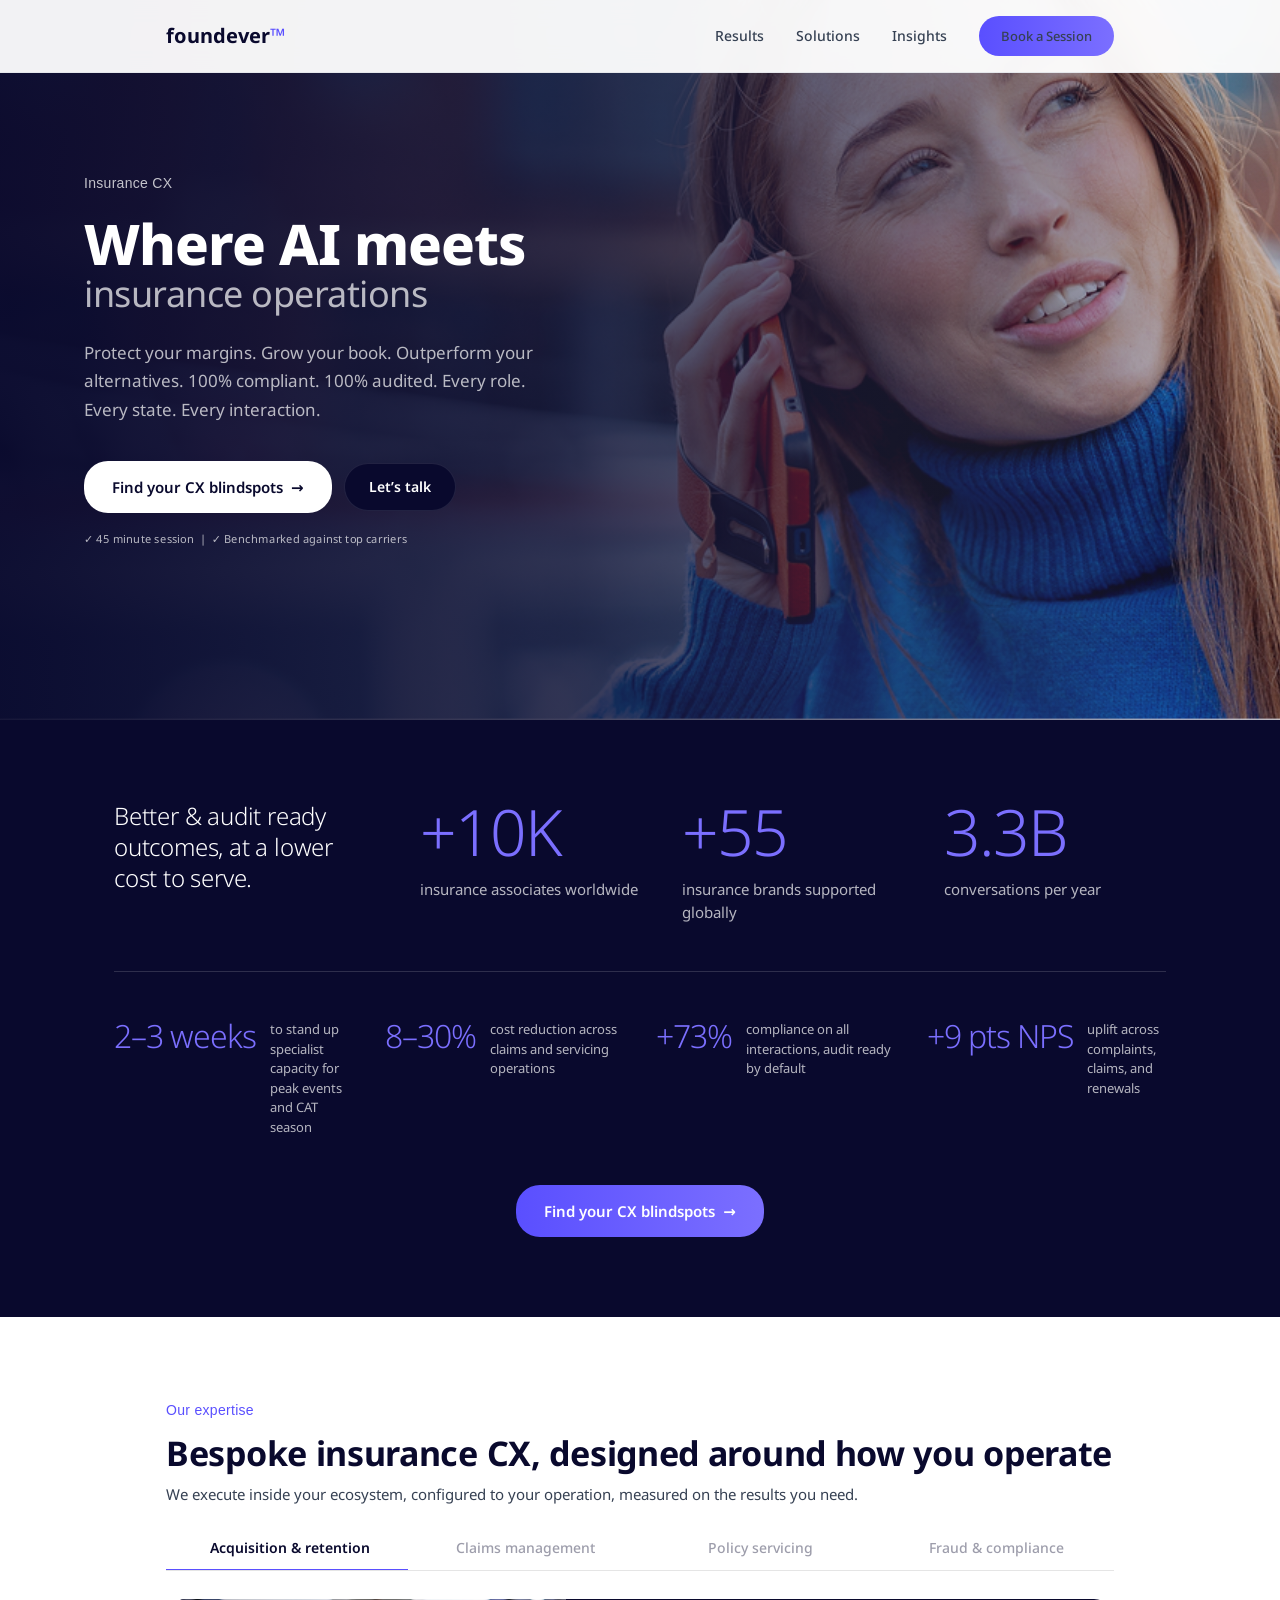
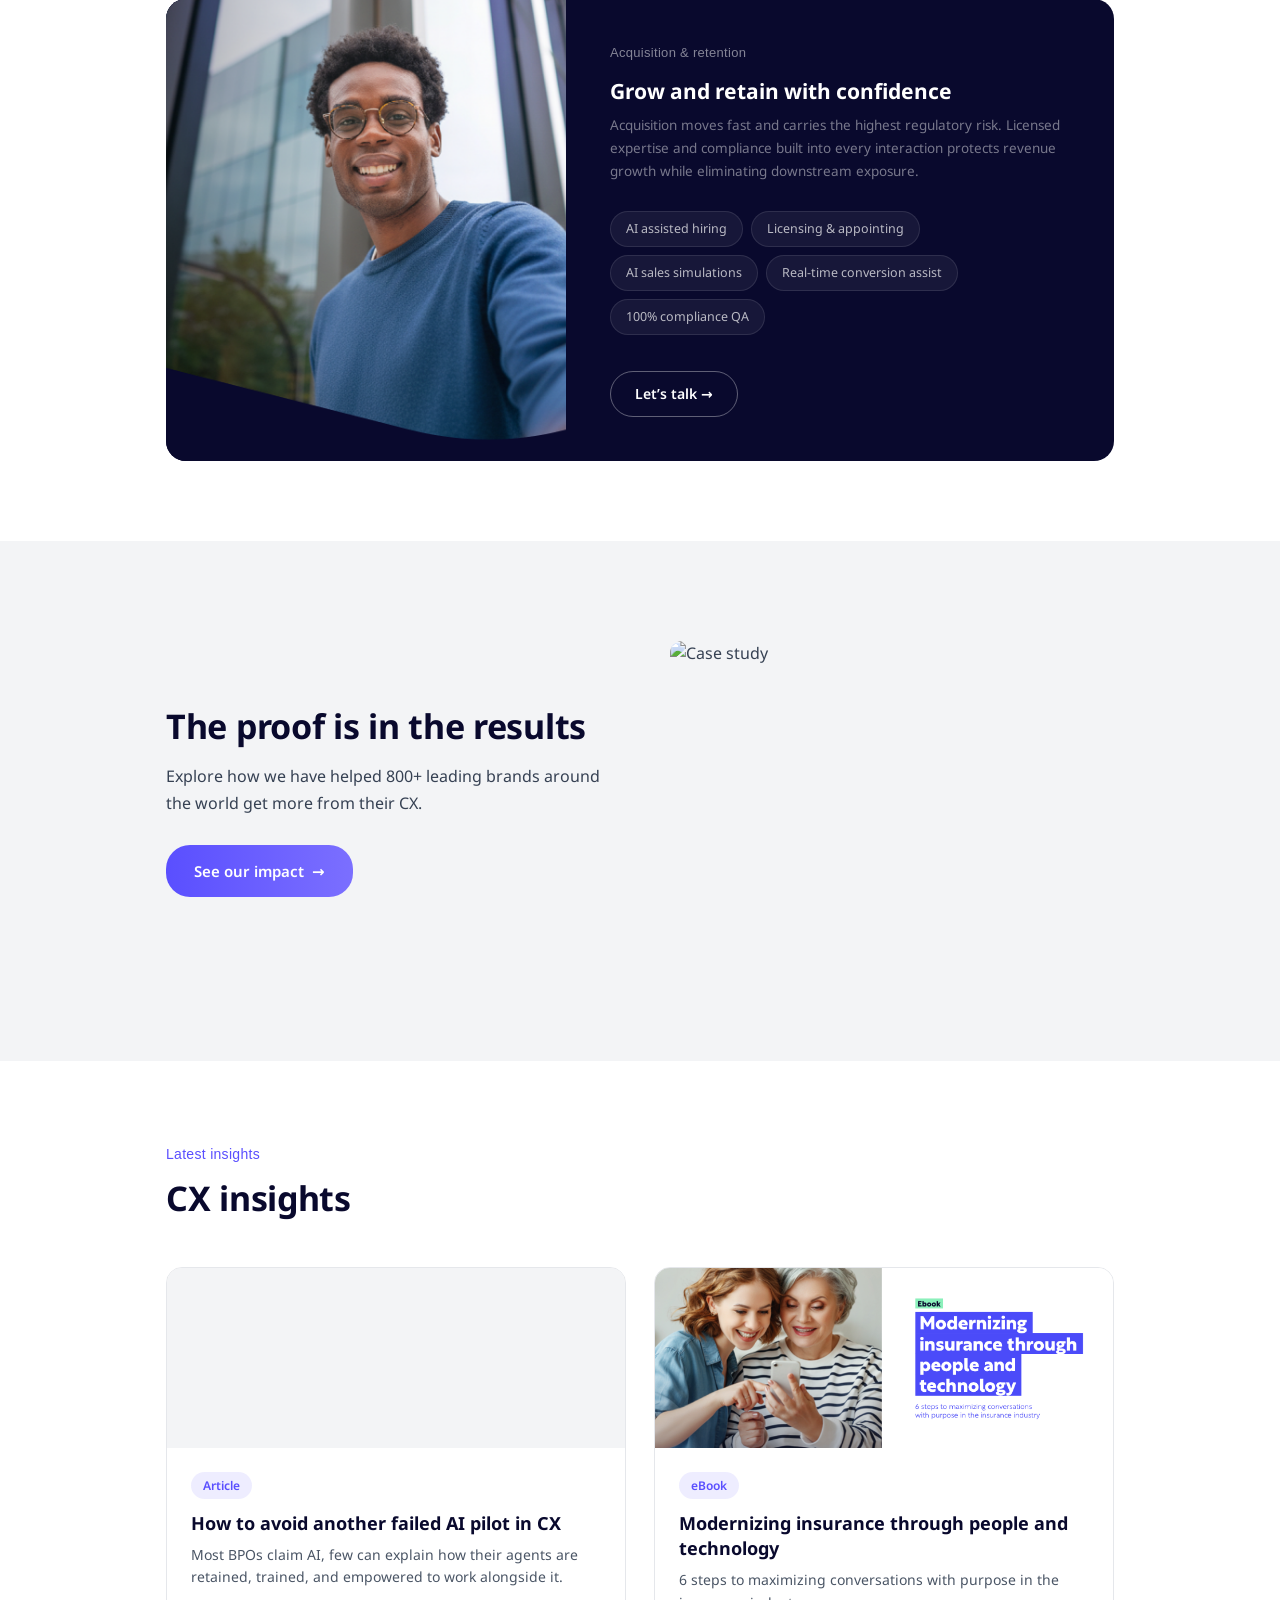
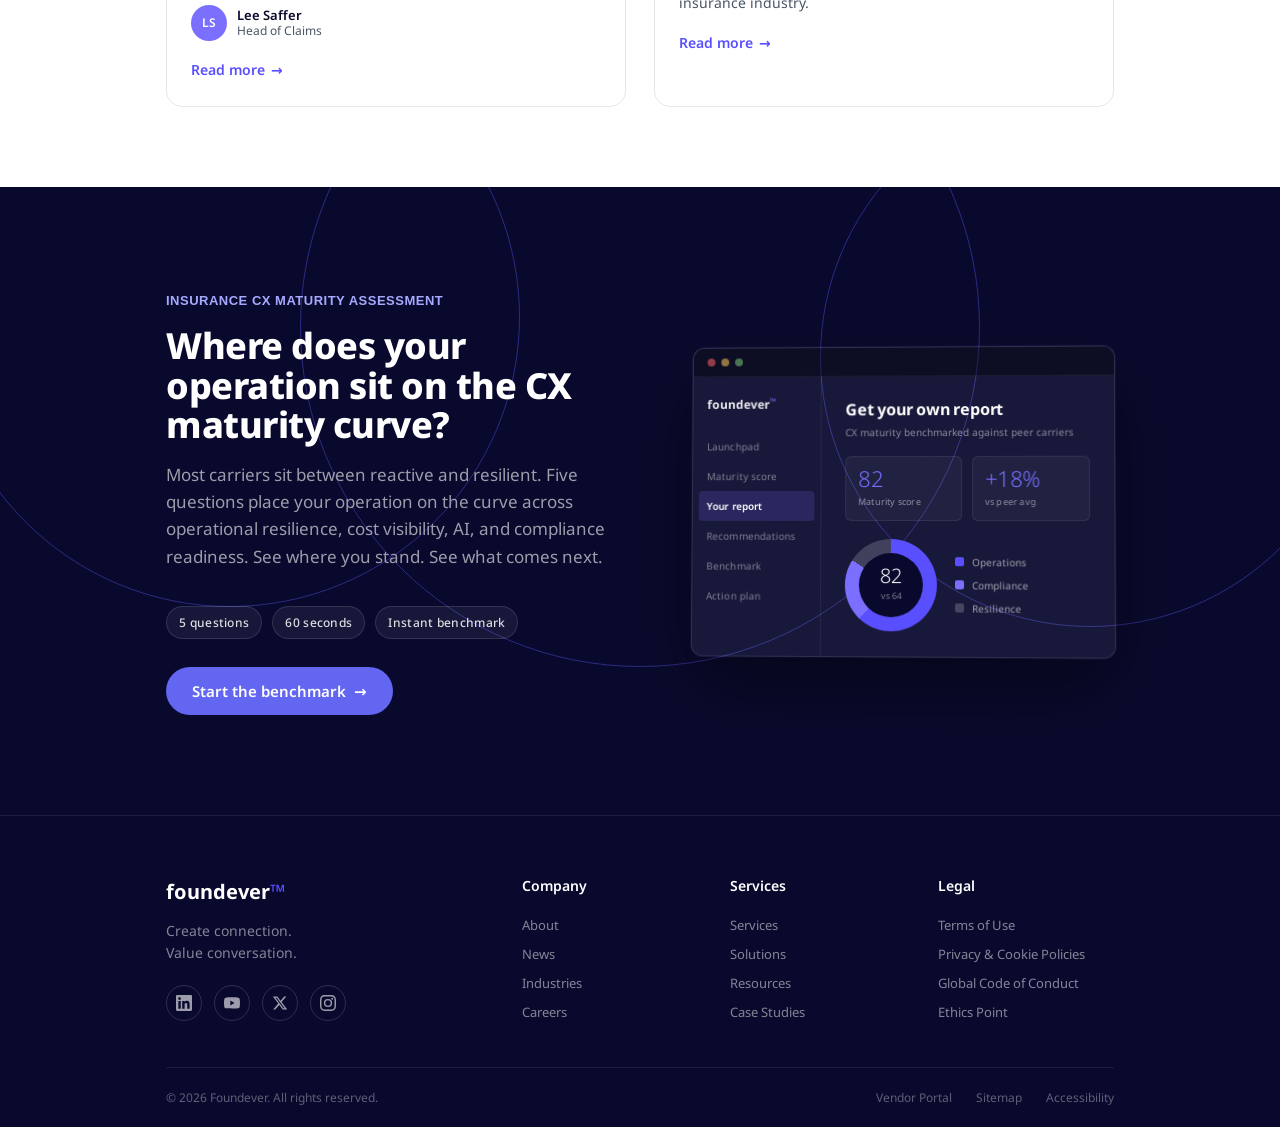
==== b/index.html @ 70f0cb49 "Rename "Financial crime & compliance" -> "Fraud & compliance" (A and B) Updates the 4th solutions ta" ====
<!DOCTYPE html>
<html lang="en" data-variant="b">
<head>
  <meta charset="UTF-8">
  <meta name="viewport" content="width=device-width, initial-scale=1.0">
  <title>Foundever Insurance | Keep Your Brand Promise to Your Policyholders</title>
  <meta name="description" content="Reduce claims leakage, improve your loss ratio, and lower cost to serve without compromising policyholder experience.">
  <link rel="preconnect" href="https://fonts.googleapis.com">
  <link rel="preconnect" href="https://fonts.gstatic.com" crossorigin>
  <link href="https://fonts.googleapis.com/css2?family=Noto+Sans:wght@300;400;500;600;700;800;900&display=swap" rel="stylesheet">
  <link rel="stylesheet" href="../styles.css?v=22">
</head>
<body>

  <!-- ===== HEADER ===== -->
  <header class="site-header">
    <div class="container">
      <div class="logo">foundever<span>&trade;</span></div>
      <nav class="nav-links">
        <a href="#value-props">Results</a>
        <a href="#solutions">Solutions</a>
        <a href="#insights">Insights</a>
        <a href="#cta" class="btn btn-primary" style="padding:10px 22px; font-size:13px;">Book a Session</a>
      </nav>
    </div>
  </header>

  <!--
    DESIGN NOTE — Imagery direction (from Lee + Saurabh SME review):
    Moment-of-truth imagery (e.g. car veered off road with policyholder on phone,
    house with smoke/fire damage, etc.) belongs in ad creatives and the case-study
    supporting visuals — NOT the LP hero. The hero stays specialist-on-a-call
    (selling competence, not empathy). Pass to design team for ad creative + case
    study photo selection.
  -->
  <!-- ===== HERO ===== -->
  <section class="hero" id="hero">
    <!-- Full-bleed background photo -->
    <div class="hero-bg">
      <img src="../assets/Hero-image-3.png" alt="Foundever insurance specialist">
      <div class="hero-overlay"></div>
    </div>
    <div class="container">
      <div class="hero-content">
        <span class="eyebrow hero-eyebrow">Insurance CX</span>
        <div class="hero-heading-block">
          <h1>Where AI meets</h1>
          <h2 class="hero-h2">insurance operations</h2>
        </div>
        <p>Protect your margins. Grow your book. Outperform your alternatives. 100% compliant. 100% audited. Every role. Every state. Every interaction.</p>
        <div class="hero-cta-group">
          <a href="#cta" class="btn btn-cta-primary">
            Find your CX blindspots
            <span class="arrow">&rarr;</span>
          </a>
          <a href="#" class="btn btn-dark">Let&rsquo;s talk</a>
        </div>
        <p class="hero-microcopy">&#10003; 45 minute session &nbsp;|&nbsp; &#10003; Benchmarked against top carriers</p>
      </div>
    </div>
  </section>


  <!-- ===== INSURANCE STATS (combined: use cases + scale proof) ===== -->
  <section class="insurance-stats" id="value-props">
    <div class="container">

      <!-- Top zone: headline + 3 big scale stats -->
      <div class="istats-top">
        <h2 class="istats-headline">Better &amp; audit ready outcomes, at a lower cost to serve.</h2>
        <div class="istats-scale-item">
          <div class="istats-scale-num">+<span class="count-up" data-target="10">0</span>K</div>
          <div class="istats-scale-lbl">insurance associates worldwide</div>
        </div>
        <div class="istats-scale-item">
          <div class="istats-scale-num">+<span class="count-up" data-target="55">0</span></div>
          <div class="istats-scale-lbl">insurance brands supported globally</div>
        </div>
        <div class="istats-scale-item">
          <div class="istats-scale-num">3.3B</div>
          <div class="istats-scale-lbl">conversations per year</div>
        </div>
      </div>

      <div class="istats-divider"></div>

      <!-- Bottom zone: 4 outcome stats -->
      <div class="istats-outcomes">
        <div class="istats-outcome">
          <div class="istats-outcome-num">2&ndash;3 weeks</div>
          <div class="istats-outcome-lbl">to stand up specialist capacity for peak events and CAT season</div>
        </div>
        <div class="istats-outcome">
          <div class="istats-outcome-num"><span class="count-up" data-target="10">0</span>&ndash;30%</div>
          <div class="istats-outcome-lbl">cost reduction across claims and servicing operations</div>
        </div>
        <div class="istats-outcome">
          <div class="istats-outcome-num">+<span class="count-up" data-target="95">0</span>%</div>
          <div class="istats-outcome-lbl">compliance on all interactions, audit ready by default</div>
        </div>
        <div class="istats-outcome">
          <div class="istats-outcome-num">+9 pts NPS</div>
          <div class="istats-outcome-lbl">uplift across complaints, claims, and renewals</div>
        </div>
      </div>

      <div class="stats-cta">
        <a href="#cta" class="btn btn-primary">Find your CX blindspots <span class="arrow">&rarr;</span></a>
      </div>
    </div>
  </section>

  <!-- ===== SOLUTIONS (Dynamic Rolling Bar) ===== -->
  <section class="solutions" id="solutions">
    <div class="container">
      <div class="solutions-header">
        <span class="eyebrow">Our expertise</span>
        <h2>Bespoke insurance CX, designed around how you operate</h2>
        <p>We execute inside your ecosystem, configured to your operation, measured on the results you need.</p>
      </div>

      <!-- Tab Navigation -->
      <div class="sol-tabs-wrapper">
        <div class="sol-bar">
          <button class="sol-bar-item active" data-index="0">Acquisition &amp; retention</button>
          <button class="sol-bar-item" data-index="1">Claims management</button>
          <button class="sol-bar-item" data-index="2">Policy servicing</button>
          <button class="sol-bar-item" data-index="3">Fraud &amp; compliance</button>
        </div>
      </div>

      <!-- Card 0: Acquisition & Retention -->
      <div class="sol-card visible" data-card="0">
        <div class="sol-card-photo"><img src="../assets/frame-1329.png" alt="Insurance specialist"></div>
        <div class="sol-card-content">
          <span class="sol-card-eyebrow">Acquisition &amp; retention</span>
          <h3 class="sol-card-title">Grow and retain with confidence</h3>
          <p class="sol-card-desc">Acquisition moves fast and carries the highest regulatory risk. Licensed expertise and compliance built into every interaction protects revenue growth while eliminating downstream exposure.</p>
          <div class="sol-pills-wrap">
            <span class="sol-pill">AI assisted hiring</span>
            <span class="sol-pill">Licensing &amp; appointing</span>
            <span class="sol-pill">AI sales simulations</span>
            <span class="sol-pill">Real-time conversion assist</span>
            <span class="sol-pill">100% compliance QA</span>
          </div>
          <a href="#" class="sol-card-cta">Let&rsquo;s talk &rarr;</a>
        </div>
      </div>

      <!-- Card 1: Claims Management -->
      <div class="sol-card" data-card="1">
        <div class="sol-card-photo"><img src="../assets/frame-1329.png" alt="Insurance specialist"></div>
        <div class="sol-card-content">
          <span class="sol-card-eyebrow">Claims management</span>
          <h3 class="sol-card-title">Quality, speed and auditability together</h3>
          <p class="sol-card-desc">By backing experienced claims professionals with advanced AI, we ensure every interaction is high empathy, low friction, and 100% focused on reducing claims leakage and handle time.</p>
          <div class="sol-pills-wrap">
            <span class="sol-pill">Empathy trained hiring</span>
            <span class="sol-pill">FNOL simulation training</span>
            <span class="sol-pill">Accuracy focused agent assist</span>
            <span class="sol-pill">100% compliance audit</span>
            <span class="sol-pill">Claims trend insights</span>
          </div>
          <a href="#" class="sol-card-cta">Let&rsquo;s talk &rarr;</a>
        </div>
      </div>

      <!-- Card 2: Policy Servicing -->
      <div class="sol-card" data-card="2">
        <div class="sol-card-photo"><img src="../assets/frame-1329.png" alt="Insurance specialist"></div>
        <div class="sol-card-content">
          <span class="sol-card-eyebrow">Policy servicing</span>
          <h3 class="sol-card-title">The hidden retention engine</h3>
          <p class="sol-card-desc">AI absorbs routine volume so licensed agents can focus on endorsements, disputes, and save calls that protect policyholder lifetime value.</p>
          <div class="sol-pills-wrap">
            <span class="sol-pill">Licensed servicing agents</span>
            <span class="sol-pill">AI deflection of low complexity calls</span>
            <span class="sol-pill">Endorsement &amp; billing resolution</span>
            <span class="sol-pill">Retention and save desk</span>
            <span class="sol-pill">100% compliance QA</span>
            <span class="sol-pill">NPS tracking</span>
          </div>
          <a href="#" class="sol-card-cta">Let&rsquo;s talk &rarr;</a>
        </div>
      </div>

      <!-- Card 3: Financial Crime -->
      <div class="sol-card" data-card="3">
        <div class="sol-card-photo"><img src="../assets/frame-1329.png" alt="Insurance specialist"></div>
        <div class="sol-card-content">
          <span class="sol-card-eyebrow">Fraud &amp; compliance</span>
          <h3 class="sol-card-title">Audit ready at every step</h3>
          <p class="sol-card-desc">Compliance runs through every interaction, not just the ones flagged for review. Specialist teams, embedded QA frameworks, and full interaction recording keep you protected at all times.</p>
          <div class="sol-pills-wrap">
            <span class="sol-pill">Compliance specialist training</span>
            <span class="sol-pill">Financial crime detection</span>
            <span class="sol-pill">QA framework embedding</span>
            <span class="sol-pill">Full interaction recording</span>
            <span class="sol-pill">Regulatory reporting</span>
          </div>
          <a href="#" class="sol-card-cta">Let&rsquo;s talk &rarr;</a>
        </div>
      </div>

    </div>
  </section>

  <!-- ===== CASE STUDY / BETTER BY DESIGN ===== -->
  <section class="case-study case-study--light">
    <div class="container">
      <div class="case-study-inner">
        <div class="case-study-text">
          <h2>The proof is in the results</h2>
          <p>Explore how we have helped 800+ leading brands around the world get more from their CX.</p>
          <a href="https://foundever.com/case-studies-hub/" target="_blank" rel="noopener noreferrer" class="btn btn-primary">See our impact <span class="arrow">&rarr;</span></a>
        </div>
        <div class="case-study-image">
          <img src="../assets/rectangle.png" alt="Case study" style="width:100%; height:100%; object-fit:cover; border-radius:12px;">
        </div>
      </div>
    </div>
  </section>


  <!-- ===== INSIGHTS ===== -->
  <section class="insights" id="insights">
    <div class="container">
      <span class="eyebrow">Latest insights</span>
      <h2>CX insights</h2>

      <div class="insights-grid">
        <div class="insight-card">
          <div class="insight-image"></div>
          <div class="insight-body">
            <span class="insight-category">Article</span>
            <h4>How to avoid another failed AI pilot in CX</h4>
            <p>Most BPOs claim AI, few can explain how their agents are retained, trained, and empowered to work alongside it.</p>
            <div class="insight-author">
              <div class="insight-avatar">LS</div>
              <div>
                <div class="insight-author-name">Lee Saffer</div>
                <div class="insight-author-role">Head of Claims</div>
              </div>
            </div>
            <a href="#" class="insight-link">Read more <span>&rarr;</span></a>
          </div>
        </div>
        <div class="insight-card">
          <div class="insight-image" style="background-image:url('../assets/ebook-modernizing-insurance.png'); background-size:cover; background-position:center;"></div>
          <div class="insight-body">
            <span class="insight-category">eBook</span>
            <h4>Modernizing insurance through people and technology</h4>
            <p>6 steps to maximizing conversations with purpose in the insurance industry.</p>
            <a href="#" class="insight-link">Read more <span>&rarr;</span></a>
          </div>
        </div>
      </div>
    </div>
  </section>

  <!-- ===== FINAL CTA ===== -->
  <section class="final-cta" id="cta">
    <!-- Decorative outline circles -->
    <div class="cta-circle cta-circle-1"></div>
    <div class="cta-circle cta-circle-2"></div>
    <div class="cta-circle cta-circle-3"></div>
    <div class="container">
      <div class="cta-layout">
      <div class="assessment-wrap">
        <!-- INTRO -->
        <div class="assess-screen" id="screen-intro" data-active="true">
          <span class="assess-eyebrow">Insurance CX Maturity Assessment</span>
          <h2 class="assess-title">Where does your operation sit on the CX maturity curve?</h2>
          <p class="assess-desc">Most carriers sit between reactive and resilient. Five questions place your operation on the curve across operational resilience, cost visibility, AI, and compliance readiness. See where you stand. See what comes next.</p>
          <div class="assess-meta">
            <span>5 questions</span>
            <span>60 seconds</span>
            <span>Instant benchmark</span>
          </div>
          <button type="button" class="assess-btn-primary" data-action="start">Start the benchmark <span class="arrow">&rarr;</span></button>
        </div>

        <!-- QUESTION -->
        <div class="assess-screen" id="screen-question">
          <div class="assess-progress" role="progressbar" aria-valuemin="0" aria-valuemax="100" aria-valuenow="0">
            <div class="assess-progress-fill"></div>
          </div>
          <span class="assess-counter">Question <span class="assess-q-current">1</span> of <span class="assess-q-total">5</span></span>
          <span class="assess-eyebrow assess-dimension"></span>
          <h3 class="assess-question"></h3>
          <div class="assess-options" role="radiogroup" aria-label="Answer options"></div>
          <div class="assess-nav">
            <button type="button" class="assess-btn-secondary" data-action="back">&larr; Back</button>
            <button type="button" class="assess-btn-primary" data-action="next" disabled>
              <span class="assess-next-label">Next</span> <span class="arrow">&rarr;</span>
            </button>
          </div>
        </div>

        <!-- RESULTS -->
        <div class="assess-screen" id="screen-results">
          <span class="assess-eyebrow">Your maturity stage</span>
          <h2 class="assess-stage-name"></h2>
          <p class="assess-stage-desc"></p>

          <div class="assess-spectrum">
            <div class="assess-spectrum-track">
              <div class="assess-spectrum-marker"></div>
            </div>
            <div class="assess-spectrum-labels">
              <span>Reactive</span>
              <span>Stabilising</span>
              <span>Scaling</span>
              <span>AI&#8209;Assisted</span>
              <span>Resilient</span>
            </div>
          </div>

          <div class="assess-next-box">
            <span class="assess-next-eyebrow">What this means for your operation</span>
            <p class="assess-stage-next"></p>
          </div>

          <form class="assess-email-form">
            <label class="assess-email-label" for="assess-email">Get your full results with tailored recommendations from our insurance CX team.</label>
            <div class="assess-email-row">
              <input type="email" id="assess-email" name="email" required placeholder="you@yourcompany.com" class="assess-email-input">
              <button type="submit" class="assess-btn-primary assess-email-submit">
                <span class="assess-submit-label">Send</span> <span class="arrow">&rarr;</span>
              </button>
            </div>
          </form>

          <button type="button" class="assess-btn-text" data-action="retake">Retake the assessment</button>
        </div>
      </div>

      <!-- Sketch-style mockup of the deliverable report -->
      <aside class="cta-mockup" aria-hidden="true">
        <div class="cta-mockup-card">
          <div class="cta-mockup-chrome">
            <span class="cta-mockup-dot"></span>
            <span class="cta-mockup-dot"></span>
            <span class="cta-mockup-dot"></span>
          </div>
          <div class="cta-mockup-body">
            <div class="cta-mockup-sidebar">
              <div class="cta-mockup-logo">foundever<span>&trade;</span></div>
              <ul class="cta-mockup-nav">
                <li>Launchpad</li>
                <li>Maturity score</li>
                <li class="active">Your report</li>
                <li>Recommendations</li>
                <li>Benchmark</li>
                <li>Action plan</li>
              </ul>
            </div>
            <div class="cta-mockup-content">
              <h4 class="cta-mockup-title">Get your own report</h4>
              <div class="cta-mockup-subtitle">CX maturity benchmarked against peer carriers</div>
              <div class="cta-mockup-kpis">
                <div class="cta-mockup-kpi">
                  <span class="cta-mockup-kpi-num">82</span>
                  <span class="cta-mockup-kpi-lbl">Maturity score</span>
                </div>
                <div class="cta-mockup-kpi">
                  <span class="cta-mockup-kpi-num">+18%</span>
                  <span class="cta-mockup-kpi-lbl">vs peer avg</span>
                </div>
              </div>
              <div class="cta-mockup-chart">
                <div class="cta-mockup-donut">
                  <div class="cta-mockup-donut-center">
                    <span class="cta-mockup-donut-num">82</span>
                    <span class="cta-mockup-donut-lbl">vs 64</span>
                  </div>
                </div>
                <div class="cta-mockup-legend">
                  <div class="cta-mockup-legend-item"><span class="cta-mockup-legend-dot cta-mockup-legend-dot-1"></span>Operations</div>
                  <div class="cta-mockup-legend-item"><span class="cta-mockup-legend-dot cta-mockup-legend-dot-2"></span>Compliance</div>
                  <div class="cta-mockup-legend-item"><span class="cta-mockup-legend-dot cta-mockup-legend-dot-3"></span>Resilience</div>
                </div>
              </div>
            </div>
          </div>
        </div>
      </aside>

      </div>
    </div>
  </section>

  <!-- ===== FOOTER ===== -->
  <footer class="site-footer">
    <div class="container">
      <div class="footer-top">
        <div class="footer-brand">
          <div class="logo">foundever<span>&trade;</span></div>
          <p class="footer-tagline">Create connection.<br>Value conversation.</p>
          <div class="social-icons">
            <a href="#" class="social-icon" aria-label="LinkedIn">
              <svg viewBox="0 0 24 24" fill="currentColor"><path d="M20.447 20.452h-3.554v-5.569c0-1.328-.027-3.037-1.852-3.037-1.853 0-2.136 1.445-2.136 2.939v5.667H9.351V9h3.414v1.561h.046c.477-.9 1.637-1.85 3.37-1.85 3.601 0 4.267 2.37 4.267 5.455v6.286zM5.337 7.433a2.062 2.062 0 0 1-2.063-2.065 2.064 2.064 0 1 1 2.063 2.065zm1.782 13.019H3.555V9h3.564v11.452zM22.225 0H1.771C.792 0 0 .774 0 1.729v20.542C0 23.227.792 24 1.771 24h20.451C23.2 24 24 23.227 24 22.271V1.729C24 .774 23.2 0 22.222 0h.003z"/></svg>
            </a>
            <a href="#" class="social-icon" aria-label="YouTube">
              <svg viewBox="0 0 24 24" fill="currentColor"><path d="M23.498 6.186a3.016 3.016 0 0 0-2.122-2.136C19.505 3.545 12 3.545 12 3.545s-7.505 0-9.377.505A3.017 3.017 0 0 0 .502 6.186C0 8.07 0 12 0 12s0 3.93.502 5.814a3.016 3.016 0 0 0 2.122 2.136c1.871.505 9.376.505 9.376.505s7.505 0 9.377-.505a3.015 3.015 0 0 0 2.122-2.136C24 15.93 24 12 24 12s0-3.93-.502-5.814zM9.545 15.568V8.432L15.818 12l-6.273 3.568z"/></svg>
            </a>
            <a href="#" class="social-icon" aria-label="Twitter">
              <svg viewBox="0 0 24 24" fill="currentColor"><path d="M18.244 2.25h3.308l-7.227 8.26 8.502 11.24H16.17l-5.214-6.817L4.99 21.75H1.68l7.73-8.835L1.254 2.25H8.08l4.713 6.231zm-1.161 17.52h1.833L7.084 4.126H5.117z"/></svg>
            </a>
            <a href="#" class="social-icon" aria-label="Instagram">
              <svg viewBox="0 0 24 24" fill="currentColor"><path d="M12 2.163c3.204 0 3.584.012 4.85.07 3.252.148 4.771 1.691 4.919 4.919.058 1.265.069 1.645.069 4.849 0 3.205-.012 3.584-.069 4.849-.149 3.225-1.664 4.771-4.919 4.919-1.266.058-1.644.07-4.85.07-3.204 0-3.584-.012-4.849-.07-3.26-.149-4.771-1.699-4.919-4.92-.058-1.265-.07-1.644-.07-4.849 0-3.204.013-3.583.07-4.849.149-3.227 1.664-4.771 4.919-4.919 1.266-.057 1.645-.069 4.849-.069zM12 0C8.741 0 8.333.014 7.053.072 2.695.272.273 2.69.073 7.052.014 8.333 0 8.741 0 12c0 3.259.014 3.668.072 4.948.2 4.358 2.618 6.78 6.98 6.98C8.333 23.986 8.741 24 12 24c3.259 0 3.668-.014 4.948-.072 4.354-.2 6.782-2.618 6.979-6.98.059-1.28.073-1.689.073-4.948 0-3.259-.014-3.667-.072-4.947-.196-4.354-2.617-6.78-6.979-6.98C15.668.014 15.259 0 12 0zm0 5.838a6.162 6.162 0 1 0 0 12.324 6.162 6.162 0 0 0 0-12.324zM12 16a4 4 0 1 1 0-8 4 4 0 0 1 0 8zm6.406-11.845a1.44 1.44 0 1 0 0 2.881 1.44 1.44 0 0 0 0-2.881z"/></svg>
            </a>
          </div>
        </div>
        <div class="footer-columns">
          <div class="footer-column">
            <h4>Company</h4>
            <a href="#">About</a>
            <a href="#">News</a>
            <a href="#">Industries</a>
            <a href="#">Careers</a>
          </div>
          <div class="footer-column">
            <h4>Services</h4>
            <a href="#">Services</a>
            <a href="#">Solutions</a>
            <a href="#">Resources</a>
            <a href="#">Case Studies</a>
          </div>
          <div class="footer-column">
            <h4>Legal</h4>
            <a href="#">Terms of Use</a>
            <a href="#">Privacy &amp; Cookie Policies</a>
            <a href="#">Global Code of Conduct</a>
            <a href="#">Ethics Point</a>
          </div>
        </div>
      </div>
      <div class="footer-bottom">
        <span class="footer-copyright">&copy; 2026 Foundever. All rights reserved.</span>
        <div class="footer-bottom-links">
          <a href="#">Vendor Portal</a>
          <a href="#">Sitemap</a>
          <a href="#">Accessibility</a>
        </div>
      </div>
    </div>
  </footer>

  <script src="../script.js"></script>
</body>
</html>
---- styles.css ----
/* ===== TOKENS ===== */
:root {
  --dark-navy: #09092D;
  --dark-navy-mid: #1A1E3F;
  --purple: #5A4FFF;
  --purple-light: #7B6FFF;
  --purple-bg: rgba(90, 79, 255, 0.1);
  --gray-bg: #F3F4F6;
  --gray-bg-alt: #F9FAFB;
  --gray-medium: #E5E7EB;
  --gray-text: #364153;
  --gray-icon: #4A5565;
  --white: #FFFFFF;
  --radius-card: 16px;
  --radius-btn: 24px;
  --radius-tag: 20px;
  --shadow-card: 0 4px 6px rgba(0,0,0,0.07), 0 10px 15px rgba(0,0,0,0.05);
  --max-width: 996px;
  --font: 'Foundever Sans', 'Noto Sans', 'Calibri', system-ui, -apple-system, sans-serif;
}

/* ===== RESET & BASE ===== */
*, *::before, *::after { box-sizing: border-box; margin: 0; padding: 0; }

html { scroll-behavior: smooth; }

body {
  font-family: var(--font);
  font-size: 16px;
  line-height: 1.6;
  color: var(--gray-text);
  background: var(--white);
  -webkit-font-smoothing: antialiased;
}

img { max-width: 100%; display: block; }
a { color: inherit; text-decoration: none; }
ul { list-style: none; }

.container {
  max-width: var(--max-width);
  margin: 0 auto;
  padding: 0 24px;
}

/* ===== TYPOGRAPHY ===== */
.eyebrow {
  display: inline-block;
  font-family: 'Avenir', 'Avenir Next', 'Nunito', sans-serif;
  font-size: 14px;
  font-weight: 400;
  letter-spacing: 0.3px;
  color: var(--purple);
  margin-bottom: 16px;
  border: none !important;
  background: none !important;
  padding: 0 !important;
  border-radius: 0 !important;
}

h1 { font-size: 44px; font-weight: 800; line-height: 1.1; letter-spacing: -0.5px; }
h2 { font-size: 34px; font-weight: 700; line-height: 1.2; letter-spacing: -0.3px; }
h3 { font-size: 22px; font-weight: 700; line-height: 1.3; }
h4 { font-size: 18px; font-weight: 700; line-height: 1.4; }

.accent {
  background: linear-gradient(90deg, var(--purple), var(--purple-light));
  -webkit-background-clip: text;
  -webkit-text-fill-color: transparent;
  background-clip: text;
}

.placeholder {
  background: rgba(255, 220, 50, 0.25);
  padding: 0 4px;
  border-radius: 3px;
}

/* ===== BUTTONS ===== */
.btn {
  display: inline-flex;
  align-items: center;
  gap: 8px;
  font-family: var(--font);
  font-size: 15px;
  font-weight: 600;
  border: none;
  border-radius: var(--radius-btn);
  padding: 14px 28px;
  cursor: pointer;
  transition: opacity 0.2s, transform 0.2s;
}
.btn:hover { opacity: 0.9; transform: translateY(-1px); }

.btn-primary {
  background: linear-gradient(90deg, var(--purple), var(--purple-light));
  color: var(--white);
}

.btn-outline {
  background: transparent;
  color: var(--white);
  border: 1.5px solid var(--white);
}

.btn-ghost {
  background: rgba(255,255,255,0.08);
  color: var(--white);
  border: 1.5px solid rgba(255,255,255,0.18);
  backdrop-filter: blur(6px);
}
.btn-ghost:hover {
  background: rgba(255,255,255,0.14);
  border-color: rgba(255,255,255,0.3);
  opacity: 1;
}

.hero-cta-group {
  display: flex;
  align-items: center;
  gap: 12px;
  flex-wrap: wrap;
}

.btn-outline-dark {
  background: transparent;
  color: var(--gray-text);
  border: 1.5px solid var(--gray-medium);
}

/* Dark-fill pill (Let's talk on dark or light bg) */
.btn-dark {
  background: var(--dark-navy);
  color: var(--white);
  border: 1px solid rgba(255,255,255,0.10);
  padding: 12px 24px;
  font-size: 14px;
}
.btn-dark:hover { background: var(--dark-navy-mid); opacity: 1; }

.btn .arrow { transition: transform 0.2s; }
.btn:hover .arrow { transform: translateX(3px); }

/* ===== HEADER / NAV ===== */
.site-header {
  position: fixed;
  top: 0;
  left: 0;
  right: 0;
  z-index: 100;
  height: 73px;
  background: rgba(255,255,255,0.95);
  backdrop-filter: blur(12px);
  border-bottom: 1px solid var(--gray-medium);
  display: flex;
  align-items: center;
}

.site-header .container {
  display: flex;
  align-items: center;
  justify-content: space-between;
  width: 100%;
}

.logo {
  font-size: 20px;
  font-weight: 700;
  color: var(--dark-navy);
}

.logo span { color: var(--purple); }

.nav-links {
  display: flex;
  gap: 32px;
  align-items: center;
}

.nav-links a {
  font-size: 14px;
  font-weight: 500;
  color: var(--gray-text);
  transition: color 0.2s;
}
.nav-links a:hover { color: var(--purple); }

/* ===== HERO ===== */
.hero {
  position: relative;
  min-height: 620px;
  height: 80vh;
  max-height: 780px;
  display: flex;
  align-items: center;
  overflow: hidden;
  border-radius: 0;
  padding: 120px 0 80px;
}

/* Full-bleed background image */
.hero-bg {
  position: absolute;
  inset: 0;
  z-index: 0;
}

.hero-bg img {
  width: 100%;
  height: 100%;
  object-fit: cover;
  object-position: center center;
  display: block;
}

/* Gradient overlay — dark left, transparent right */
.hero-overlay {
  position: absolute;
  inset: 0;
  background: linear-gradient(
    90deg,
    rgba(9, 9, 45, 0.92) 0%,
    rgba(9, 9, 45, 0.75) 45%,
    rgba(9, 9, 45, 0.2) 100%
  );
}

.hero-content {
  position: relative;
  z-index: 1;
  max-width: 560px;
  margin-left: 0;
}

.hero .container {
  margin-left: 60px;
  margin-right: auto;
}

.hero .eyebrow {
  color: var(--purple-light);
  margin-bottom: 20px;
}

.hero-eyebrow {
  color: rgba(255,255,255,0.75) !important;
}

.hero-heading-block {
  display: block;
  margin-bottom: 24px;
}

.hero h1 {
  color: var(--white);
  font-size: clamp(36px, 5vw, 56px);
  font-weight: 800;
  line-height: 1.05;
  margin-bottom: 0;
  letter-spacing: -1px;
}

.hero-h2 {
  color: rgba(255,255,255,0.7);
  font-size: clamp(24px, 3vw, 36px);
  font-weight: 400;
  line-height: 1.15;
  margin-bottom: 24px;
  letter-spacing: -0.5px;
}

.hero p {
  color: rgba(255,255,255,0.7);
  font-size: 17px;
  margin-bottom: 36px;
  line-height: 1.7;
  max-width: 480px;
}

/* Hero microcopy below CTA */
.hero-microcopy {
  margin-top: 12px;
  font-size: 10px;
  line-height: 1.5;
  color: rgba(255,255,255,0.22);
  letter-spacing: 0.02em;
  white-space: nowrap;
  transform: scale(0.65);
  transform-origin: left center;
}

/* ===== ROLLING BAR ===== */
.rolling-bar {
  background: var(--gray-bg);
  padding: 14px 0;
  overflow: hidden;
  border-bottom: 1px solid var(--gray-medium);
}

.rolling-bar-track {
  display: flex;
  gap: 0;
  width: max-content;
  animation: marquee 30s linear infinite;
}

.rolling-bar-track:hover { animation-play-state: paused; }

.rolling-bar-item {
  white-space: nowrap;
  font-size: 13px;
  font-weight: 600;
  color: var(--gray-text);
  padding: 0 24px;
  text-transform: uppercase;
  letter-spacing: 0.5px;
}

.rolling-bar-item .separator {
  color: var(--purple);
  margin-right: 24px;
}

@keyframes marquee {
  0% { transform: translateX(0); }
  100% { transform: translateX(-50%); }
}

/* ===== INSURANCE STATS (combined: use cases + scale proof) ===== */
.insurance-stats {
  background: var(--dark-navy);
  padding: 80px 0;
  color: var(--white);
}

.insurance-stats .container {
  max-width: 1100px;
}

/* Top zone: headline + 3 big scale stats in a 4-col grid */
.istats-top {
  display: grid;
  grid-template-columns: 1.2fr 1fr 1fr 1fr;
  gap: 40px;
  align-items: start;
  margin-bottom: 48px;
}

.istats-headline {
  font-size: clamp(18px, 2vw, 24px);
  font-weight: 300;
  line-height: 1.3;
  letter-spacing: -0.2px;
  color: var(--white);
  max-width: 280px;
}

.istats-scale-num {
  font-size: clamp(48px, 5vw, 68px);
  font-weight: 300;
  line-height: 1;
  letter-spacing: -2px;
  color: var(--purple-light);
  margin-bottom: 14px;
}

.istats-scale-lbl {
  font-size: 15px;
  line-height: 1.5;
  font-weight: 400;
  color: rgba(255,255,255,0.7);
  max-width: 220px;
}

/* Divider between top and bottom */
.istats-divider {
  height: 1px;
  background: rgba(255,255,255,0.15);
  margin: 0 0 48px;
}

/* Bottom zone: 4 outcome stats, number-left + label-right */
.istats-outcomes {
  display: grid;
  grid-template-columns: repeat(4, 1fr);
  gap: 32px;
  margin-bottom: 48px;
}

.istats-outcome {
  display: flex;
  align-items: flex-start;
  gap: 14px;
}

.istats-outcome-num {
  font-size: clamp(26px, 2.6vw, 32px);
  font-weight: 300;
  line-height: 1;
  letter-spacing: -1px;
  color: var(--purple-light);
  flex-shrink: 0;
  white-space: nowrap;
}

.istats-outcome-lbl {
  font-size: 13px;
  line-height: 1.5;
  font-weight: 400;
  color: rgba(255,255,255,0.7);
}

.insurance-stats .stats-cta {
  text-align: center;
  margin-top: 0;
}

.stats-cta {
  text-align: center;
  margin-top: 36px;
}

@media (max-width: 768px) {
  .istats-top {
    grid-template-columns: 1fr;
    gap: 32px;
  }
  .istats-headline { max-width: none; }
  .istats-outcomes {
    grid-template-columns: repeat(2, 1fr);
    gap: 28px 20px;
  }
}

/* ===== SOLUTIONS ===== */
.solutions {
  padding: 80px 0;
  background: var(--white);
  overflow: hidden;
}

.solutions-header {
  margin-bottom: 20px;
}

.solutions-header .eyebrow { margin-bottom: 12px; }

.solutions-header h2 {
  color: var(--dark-navy);
  margin-bottom: 8px;
  max-width: 100%;
  white-space: nowrap;
}

.solutions-header p {
  color: var(--gray-text);
  font-size: 15px;
  white-space: nowrap;
  max-width: none;
  line-height: 1.6;
}

/* -- Underline Tab Navigation -- */
.sol-tabs-wrapper {
  margin-bottom: 28px;
}

.sol-bar {
  display: flex;
  gap: 0;
  overflow-x: auto;
  -ms-overflow-style: none;
  scrollbar-width: none;
  border-bottom: 1px solid rgba(0,0,0,0.1);
}
.sol-bar::-webkit-scrollbar { display: none; }

.sol-bar-item {
  flex: 1;
  display: flex;
  align-items: center;
  justify-content: center;
  padding: 12px 22px;
  background: none;
  border: none;
  border-bottom: 2px solid transparent;
  margin-bottom: -1px;
  cursor: pointer;
  transition: all 0.2s ease;
  white-space: nowrap;
  font-family: var(--font);
  font-size: 14px;
  font-weight: 500;
  color: rgba(9, 9, 45, 0.4);
}

.sol-bar-item:hover { color: var(--dark-navy); }

.sol-bar-item.active {
  color: var(--dark-navy);
  font-weight: 600;
  border-bottom-color: var(--purple);
}

.sol-bar-item:first-child { padding-left: 28px; }

/* -- Cards: photo LEFT, content RIGHT -- */
.sol-card {
  display: none;
  grid-template-columns: 400px 1fr;
  background: var(--dark-navy);
  border-radius: 20px;
  overflow: hidden;
  min-height: 420px;
  animation: solCardIn 0.25s ease forwards;
}
.sol-card.visible { display: grid; }

@keyframes solCardIn {
  from { opacity: 0; transform: translateY(6px); }
  to   { opacity: 1; transform: translateY(0); }
}

/* Left — photo */
.sol-card-photo {
  position: relative;
  overflow: hidden;
  min-height: 420px;
  background: var(--dark-navy);
}

.sol-card-photo img {
  width: 100%;
  height: 100%;
  object-fit: cover;
  object-position: center top;
  display: block;
}

/* Right — content */
.sol-card-content {
  padding: 44px;
  display: flex;
  flex-direction: column;
  justify-content: space-between;
}

.sol-card-eyebrow {
  display: inline-block;
  font-family: 'Avenir', 'Avenir Next', 'Nunito', sans-serif;
  font-size: 13px;
  font-weight: 400;
  color: rgba(255,255,255,0.5);
  letter-spacing: 0.3px;
  margin-bottom: 14px;
  border: none;
  background: none;
  padding: 0;
  border-radius: 0;
  text-transform: none;
}

.sol-card-title {
  font-size: 21px;
  font-weight: 700;
  color: var(--white);
  font-family: var(--font);
  margin-bottom: 10px;
  line-height: 1.25;
}

.sol-card-desc {
  font-size: 13.5px;
  color: rgba(255,255,255,0.45);
  line-height: 1.7;
  margin-bottom: 28px;
  font-family: var(--font);
}

/* Pill tags */
.sol-pills-wrap {
  display: flex;
  flex-wrap: wrap;
  gap: 8px;
  margin-bottom: 36px;
}

.sol-pill {
  display: inline-flex;
  align-items: center;
  padding: 7px 15px;
  border-radius: 100px;
  background: rgba(255,255,255,0.06);
  border: 1px solid rgba(255,255,255,0.1);
  font-size: 12.5px;
  font-family: var(--font);
  color: rgba(255,255,255,0.7);
  white-space: nowrap;
  transition: background 0.15s, border-color 0.15s, color 0.15s;
}
.sol-pill:hover {
  background: rgba(90,79,255,0.25);
  border-color: rgba(90,79,255,0.5);
  color: var(--white);
}

/* CTA */
.sol-card-cta {
  display: inline-flex;
  align-items: center;
  gap: 8px;
  padding: 11px 24px;
  border-radius: 100px;
  border: 1.5px solid rgba(255,255,255,0.35);
  background: transparent;
  color: var(--white);
  font-size: 14px;
  font-weight: 600;
  font-family: var(--font);
  text-decoration: none;
  align-self: flex-start;
  transition: border-color 0.2s, gap 0.2s;
}
.sol-card-cta:hover {
  border-color: rgba(255,255,255,0.7);
  gap: 12px;
}

/* Responsive */
@media (max-width: 900px) {
  .sol-card, .sol-card.visible { grid-template-columns: 1fr; display: flex; flex-direction: column; }
  .sol-card-photo { min-height: 220px; }
  .sol-card-content { padding: 32px 24px; }
}

/* ===== CASE STUDY / BETTER BY DESIGN ===== */
.case-study {
  background: linear-gradient(135deg, var(--dark-navy) 0%, var(--dark-navy-mid) 50%, var(--dark-navy) 100%);
  padding: 60px 0;
  overflow: hidden;
  position: relative;
}

.case-study .hero-circle-1 {
  width: 400px;
  height: 400px;
  top: auto;
  bottom: -100px;
  left: -100px;
}

.case-study .hero-circle-2 {
  width: 500px;
  height: 500px;
  top: -150px;
  right: -100px;
}

.case-study-inner {
  position: relative;
  z-index: 1;
  display: grid;
  grid-template-columns: 1fr 1fr;
  gap: 60px;
  align-items: center;
}

.case-study-eyebrow {
  display: inline-block;
  font-family: 'Avenir', 'Avenir Next', 'Nunito', sans-serif;
  font-size: 14px;
  font-weight: 400;
  letter-spacing: 0.3px;
  color: rgba(255,255,255,0.7);
  margin-bottom: 14px;
}

.case-study-text h2 {
  color: var(--white);
  margin-bottom: 16px;
}

.case-study-text p {
  color: rgba(255,255,255,0.7);
  font-size: 16px;
  margin-bottom: 28px;
  line-height: 1.7;
}

.case-study-image {
  background: linear-gradient(135deg, rgba(90,79,255,0.2), rgba(123,111,255,0.1));
  border-radius: var(--radius-card);
  height: 320px;
  display: flex;
  align-items: center;
  justify-content: center;
  border: 1px solid rgba(255,255,255,0.1);
}

.case-study-image span {
  color: rgba(255,255,255,0.3);
  font-size: 14px;
}

/* Light variant: gray bg, dark text, no decorative circles */
.case-study.case-study--light {
  background: var(--gray-bg);
  padding: 100px 0;
}
.case-study.case-study--light .case-study-text h2 { color: var(--dark-navy); }
.case-study.case-study--light .case-study-text p { color: var(--gray-text); }
.case-study.case-study--light .case-study-image {
  background: transparent;
  border: none;
}

/* ===== INSIGHTS ===== */
.insights {
  padding: 80px 0;
  background: var(--white);
}

.insights .eyebrow { margin-bottom: 12px; }

.insights h2 {
  color: var(--dark-navy);
  margin-bottom: 48px;
}

.insights-grid {
  display: grid;
  grid-template-columns: 1fr 1fr;
  gap: 28px;
}

.insight-card {
  border: 1px solid var(--gray-medium);
  border-radius: var(--radius-card);
  overflow: hidden;
  transition: box-shadow 0.2s, transform 0.2s;
}

.insight-card:hover {
  box-shadow: var(--shadow-card);
  transform: translateY(-2px);
}

.insight-image {
  height: 180px;
  background: var(--gray-bg);
}

.insight-body {
  padding: 24px;
}

.insight-category {
  display: inline-block;
  font-size: 12px;
  font-weight: 600;
  color: var(--purple);
  background: var(--purple-bg);
  border-radius: var(--radius-tag);
  padding: 4px 12px;
  margin-bottom: 12px;
}

.insight-card h4 {
  color: var(--dark-navy);
  margin-bottom: 8px;
}

.insight-card p {
  font-size: 14px;
  color: var(--gray-icon);
  margin-bottom: 16px;
  line-height: 1.6;
}

.insight-author {
  display: flex;
  align-items: center;
  gap: 10px;
  margin-bottom: 16px;
}

.insight-avatar {
  width: 36px;
  height: 36px;
  border-radius: 50%;
  background: var(--purple-light);
  color: var(--white);
  font-size: 12px;
  font-weight: 600;
  display: flex;
  align-items: center;
  justify-content: center;
  flex-shrink: 0;
}

.insight-author-name {
  font-size: 13px;
  font-weight: 600;
  color: var(--dark-navy);
  line-height: 1.3;
}

.insight-author-role {
  font-size: 12px;
  color: var(--gray-icon);
  line-height: 1.3;
}

.insight-link {
  display: inline-flex;
  align-items: center;
  gap: 6px;
  font-size: 14px;
  font-weight: 600;
  color: var(--purple);
}
.insight-link:hover { gap: 10px; }

/* ===== FINAL CTA ===== */
.final-cta {
  background: var(--dark-navy);
  padding: 100px 0;
  text-align: center;
  position: relative;
  overflow: hidden;
}

/* Decorative outline circles */
.cta-circle {
  position: absolute;
  border-radius: 50%;
  border: 1.5px solid rgba(100, 90, 255, 0.4);
  pointer-events: none;
}
.cta-circle-1 {
  width: 580px; height: 580px;
  top: -160px; left: -60px;
}
.cta-circle-2 {
  width: 680px; height: 680px;
  top: -200px; left: 50%;
  transform: translateX(-50%);
}
.cta-circle-3 {
  width: 540px; height: 540px;
  top: -100px; right: -80px;
}

.final-cta-content {
  position: relative;
  z-index: 1;
  max-width: 600px;
  margin: 0 auto;
}

.final-cta h1 {
  color: var(--white);
  font-size: 40px;
  font-weight: 800;
  line-height: 1.1;
  letter-spacing: -0.5px;
  margin-bottom: 16px;
}

.final-cta p {
  color: rgba(255,255,255,0.6);
  margin-bottom: 36px;
  font-size: 17px;
  line-height: 1.6;
  max-width: 480px;
  margin-left: auto;
  margin-right: auto;
}

.final-cta-btns {
  display: flex;
  gap: 12px;
  justify-content: center;
  flex-wrap: wrap;
}

.btn-cta-primary {
  background: var(--white);
  color: var(--dark-navy);
  font-weight: 600;
  font-size: 15px;
  font-family: var(--font);
  padding: 14px 28px;
  border-radius: var(--radius-btn);
  border: none;
  cursor: pointer;
  display: inline-flex;
  align-items: center;
  gap: 8px;
  transition: all 0.25s ease;
  text-decoration: none;
}
.btn-cta-primary:hover {
  background: rgba(255,255,255,0.88);
  transform: translateY(-1px);
}

.btn-cta-outline {
  background: transparent;
  color: var(--white);
  font-weight: 600;
  font-size: 15px;
  font-family: var(--font);
  padding: 14px 28px;
  border-radius: var(--radius-btn);
  border: 1.5px solid rgba(255,255,255,0.35);
  display: inline-flex;
  align-items: center;
  gap: 8px;
  transition: all 0.25s ease;
  text-decoration: none;
}
.btn-cta-outline:hover {
  border-color: rgba(255,255,255,0.7);
  transform: translateY(-1px);
}

/* ===== FOOTER ===== */
.site-footer {
  background: var(--dark-navy);
  padding: 60px 0 0;
  border-top: 1px solid rgba(255,255,255,0.08);
}

.footer-top {
  display: grid;
  grid-template-columns: 1fr 2fr;
  gap: 60px;
  padding-bottom: 40px;
}

.footer-brand .logo {
  color: var(--white);
  margin-bottom: 12px;
}

.footer-tagline {
  font-size: 14px;
  color: rgba(255,255,255,0.5);
  line-height: 1.6;
  margin-bottom: 20px;
}

.social-icons {
  display: flex;
  gap: 12px;
}

.social-icon {
  width: 36px;
  height: 36px;
  border-radius: 50%;
  border: 1px solid rgba(255,255,255,0.15);
  display: flex;
  align-items: center;
  justify-content: center;
  transition: border-color 0.2s, background 0.2s;
}

.social-icon:hover {
  border-color: var(--purple);
  background: rgba(90,79,255,0.1);
}

.social-icon svg {
  width: 16px;
  height: 16px;
  color: rgba(255,255,255,0.6);
}

.footer-columns {
  display: grid;
  grid-template-columns: repeat(3, 1fr);
  gap: 32px;
}

.footer-column h4 {
  color: var(--white);
  font-size: 14px;
  font-weight: 600;
  margin-bottom: 16px;
}

.footer-column a {
  display: block;
  font-size: 13px;
  color: rgba(255,255,255,0.5);
  padding: 4px 0;
  transition: color 0.2s;
}
.footer-column a:hover { color: var(--white); }

.footer-bottom {
  border-top: 1px solid rgba(255,255,255,0.08);
  padding: 20px 0;
  display: flex;
  justify-content: space-between;
  align-items: center;
}

.footer-copyright {
  font-size: 12px;
  color: rgba(255,255,255,0.35);
}

.footer-bottom-links {
  display: flex;
  gap: 24px;
}

.footer-bottom-links a {
  font-size: 12px;
  color: rgba(255,255,255,0.35);
  transition: color 0.2s;
}
.footer-bottom-links a:hover { color: rgba(255,255,255,0.7); }

/* ===== RESPONSIVE ===== */
@media (max-width: 768px) {
  h1 { font-size: 32px; }
  h2 { font-size: 26px; }
  h3 { font-size: 20px; }

  .hero { padding: 120px 0 80px; min-height: auto; border-radius: 0 0 32px 32px; }
  .hero-content { max-width: 100%; }

  .case-study-inner { grid-template-columns: 1fr; gap: 32px; }
  .case-study-image { height: 200px; }

  .insights-grid { grid-template-columns: 1fr; }

  .cta-form { flex-direction: column; }

  .footer-top { grid-template-columns: 1fr; gap: 32px; }
  .footer-columns { grid-template-columns: 1fr 1fr; }
  .footer-bottom { flex-direction: column; gap: 12px; text-align: center; }

  .nav-links { display: none; }
}

/* ============================================================
   CX MATURITY ASSESSMENT (lives inside .final-cta)
   ============================================================ */
.assessment-wrap {
  position: relative;
  z-index: 1;
  max-width: 720px;
  margin: 0 auto;
  text-align: left;
  color: #ffffff;
}

/* Override the generic .final-cta typography that targets bare h1/p */
.final-cta .assessment-wrap p,
.final-cta .assessment-wrap h2,
.final-cta .assessment-wrap h3,
.final-cta .assessment-wrap label {
  max-width: none;
  margin-left: 0;
  margin-right: 0;
  text-align: left;
}

.assess-screen { display: none; animation: assess-fadeUp 0.35s ease-out; }
.assess-screen[data-active="true"] { display: block; }

@keyframes assess-fadeUp {
  from { opacity: 0; transform: translateY(8px); }
  to   { opacity: 1; transform: translateY(0); }
}

.assess-eyebrow {
  display: inline-block;
  font-family: 'Avenir', 'Avenir Next', 'Nunito', sans-serif;
  font-size: 13px;
  font-weight: 600;
  letter-spacing: 0.5px;
  text-transform: uppercase;
  color: #a5aaff;
  margin-bottom: 14px;
}

.assess-title,
.assess-stage-name {
  font-size: 36px;
  font-weight: 800;
  line-height: 1.1;
  letter-spacing: -0.5px;
  color: #ffffff;
  margin-bottom: 16px;
}

.assess-stage-name { font-weight: 800; color: #a5aaff; font-size: 44px; }

.assess-desc,
.assess-stage-desc {
  font-size: 17px;
  line-height: 1.6;
  color: rgba(255, 255, 255, 0.72);
  margin-bottom: 24px;
}

.assess-meta {
  display: flex;
  gap: 10px;
  flex-wrap: wrap;
  margin-bottom: 28px;
}
.assess-meta span {
  font-size: 12px;
  font-weight: 500;
  letter-spacing: 0.3px;
  color: rgba(255, 255, 255, 0.85);
  background: rgba(255, 255, 255, 0.06);
  border: 1px solid rgba(255, 255, 255, 0.12);
  padding: 6px 12px;
  border-radius: 999px;
}

.assess-btn-primary {
  display: inline-flex;
  align-items: center;
  justify-content: center;
  gap: 8px;
  padding: 14px 26px;
  border: none;
  border-radius: 999px;
  background: #6366f1;
  color: #ffffff;
  font-family: var(--font);
  font-size: 15px;
  font-weight: 600;
  cursor: pointer;
  text-decoration: none;
  transition: background 0.2s, transform 0.1s, opacity 0.2s;
}
.assess-btn-primary:hover { background: #818cf8; }
.assess-btn-primary:active { transform: translateY(1px); }
.assess-btn-primary:disabled { opacity: 0.4; cursor: not-allowed; }
.assess-btn-primary:focus-visible { outline: 2px solid #a5aaff; outline-offset: 3px; }
.assess-btn-primary .arrow { transition: transform 0.2s; }
.assess-btn-primary:hover:not(:disabled) .arrow { transform: translateX(3px); }

.assess-btn-secondary {
  padding: 14px 22px;
  border: 1px solid rgba(255, 255, 255, 0.18);
  border-radius: 999px;
  background: transparent;
  color: rgba(255, 255, 255, 0.8);
  font-family: var(--font);
  font-size: 14px;
  font-weight: 500;
  cursor: pointer;
  transition: border-color 0.2s, color 0.2s;
}
.assess-btn-secondary:hover { border-color: rgba(255, 255, 255, 0.4); color: #ffffff; }
.assess-btn-secondary:focus-visible { outline: 2px solid #a5aaff; outline-offset: 2px; }

.assess-btn-text {
  background: none;
  border: none;
  padding: 8px 0;
  margin-top: 16px;
  font-family: var(--font);
  font-size: 14px;
  font-weight: 500;
  color: rgba(255, 255, 255, 0.55);
  cursor: pointer;
  text-decoration: underline;
  text-underline-offset: 3px;
}
.assess-btn-text:hover { color: #a5aaff; }

/* ---- Question screen ---- */
.assess-progress {
  width: 100%;
  height: 4px;
  background: rgba(255, 255, 255, 0.08);
  border-radius: 2px;
  overflow: hidden;
  margin-bottom: 20px;
}
.assess-progress-fill {
  height: 100%;
  width: 0%;
  background: #6366f1;
  transition: width 0.35s ease-out;
}

.assess-counter {
  display: inline-block;
  font-size: 12px;
  font-weight: 600;
  letter-spacing: 0.4px;
  text-transform: uppercase;
  color: rgba(255, 255, 255, 0.55);
  margin-bottom: 14px;
}

.assess-dimension { color: #a5aaff; margin-bottom: 8px; }

.assess-question {
  font-size: 24px;
  font-weight: 500;
  line-height: 1.35;
  color: #ffffff;
  margin-bottom: 24px;
}

.assess-options {
  display: flex;
  flex-direction: column;
  gap: 10px;
  margin-bottom: 28px;
}
.assess-option {
  display: block;
  width: 100%;
  text-align: left;
  padding: 16px 20px;
  border: 1px solid rgba(255, 255, 255, 0.14);
  border-radius: 12px;
  background: rgba(255, 255, 255, 0.03);
  color: rgba(255, 255, 255, 0.88);
  font-family: var(--font);
  font-size: 15px;
  font-weight: 500;
  line-height: 1.4;
  cursor: pointer;
  transition: border-color 0.15s, background 0.15s, color 0.15s, transform 0.05s;
}
.assess-option:hover { border-color: rgba(165, 170, 255, 0.5); background: rgba(99, 102, 241, 0.08); }
.assess-option[aria-pressed="true"] {
  border-color: #6366f1;
  background: rgba(99, 102, 241, 0.18);
  color: #ffffff;
  box-shadow: 0 0 0 1px #6366f1 inset;
}
.assess-option:focus-visible { outline: 2px solid #a5aaff; outline-offset: 2px; }

.assess-nav {
  display: flex;
  justify-content: space-between;
  align-items: center;
  gap: 12px;
}

/* ---- Results screen ---- */
.assess-spectrum { margin: 28px 0 24px; }
.assess-spectrum-track {
  position: relative;
  height: 8px;
  background: linear-gradient(90deg, rgba(255,255,255,0.10) 0%, rgba(99,102,241,0.55) 50%, rgba(165,170,255,0.95) 100%);
  border-radius: 4px;
  overflow: visible;
  margin-bottom: 14px;
}
.assess-spectrum-marker {
  position: absolute;
  top: 50%;
  left: 0%;
  width: 18px;
  height: 18px;
  margin-left: -9px;
  background: #ffffff;
  border-radius: 50%;
  transform: translateY(-50%);
  box-shadow: 0 0 0 4px rgba(99, 102, 241, 0.35), 0 0 20px rgba(165, 170, 255, 0.4);
  transition: left 0.6s cubic-bezier(0.22, 0.61, 0.36, 1);
}
.assess-spectrum-labels {
  display: flex;
  justify-content: space-between;
  font-size: 11px;
  font-weight: 500;
  letter-spacing: 0.3px;
  color: rgba(255, 255, 255, 0.5);
}
.assess-spectrum-labels span { flex: 1; text-align: center; }
.assess-spectrum-labels span:first-child { text-align: left; }
.assess-spectrum-labels span:last-child { text-align: right; }

.assess-next-box {
  background: rgba(255, 255, 255, 0.04);
  border: 1px solid rgba(255, 255, 255, 0.10);
  border-radius: 14px;
  padding: 20px 22px;
  margin: 24px 0 28px;
}
.assess-next-eyebrow {
  display: block;
  font-size: 12px;
  font-weight: 600;
  letter-spacing: 0.4px;
  text-transform: uppercase;
  color: #a5aaff;
  margin-bottom: 8px;
}
.assess-stage-next {
  font-size: 16px;
  line-height: 1.55;
  color: rgba(255, 255, 255, 0.85);
  margin: 0;
}

.assess-email-form { margin-top: 8px; }
.assess-email-label {
  display: block;
  font-size: 14px;
  color: rgba(255, 255, 255, 0.7);
  margin-bottom: 12px;
}
.assess-email-row {
  display: flex;
  gap: 8px;
  flex-wrap: wrap;
}
.assess-email-input {
  flex: 1 1 240px;
  min-width: 200px;
  padding: 14px 18px;
  border: 1px solid rgba(255, 255, 255, 0.14);
  border-radius: 999px;
  background: rgba(255, 255, 255, 0.04);
  color: #ffffff;
  font-family: var(--font);
  font-size: 14px;
}
.assess-email-input::placeholder { color: rgba(255, 255, 255, 0.4); }
.assess-email-input:focus { outline: 2px solid #6366f1; outline-offset: 0; border-color: #6366f1; }
.assess-email-submit { flex: 0 0 auto; }
.assess-email-submit.success {
  background: #10b981;
  pointer-events: none;
}
.assess-email-submit.success:hover { background: #10b981; }

@media (max-width: 700px) {
  .assess-title, .assess-stage-name { font-size: 28px; }
  .assess-stage-name { font-size: 32px; }
  .assess-question { font-size: 19px; }
  .assess-spectrum-labels { font-size: 10px; }
  .assess-nav { flex-direction: column-reverse; align-items: stretch; }
  .assess-nav .assess-btn-primary, .assess-nav .assess-btn-secondary { width: 100%; }
}

/* ============================================================
   CTA MOCKUP — sketch-style report preview next to assessment
   ============================================================ */
.cta-layout {
  display: grid;
  grid-template-columns: minmax(0, 1.05fr) minmax(0, 0.95fr);
  gap: 56px;
  align-items: center;
  max-width: 1100px;
  margin: 0 auto;
  text-align: left;
}

.cta-layout .assessment-wrap {
  max-width: none;
  margin: 0;
}

.cta-mockup { position: relative; perspective: 1400px; }

.cta-mockup-card {
  background: rgba(255,255,255,0.04);
  border: 1px solid rgba(255,255,255,0.12);
  border-radius: 12px;
  overflow: hidden;
  box-shadow: 0 30px 80px rgba(0,0,0,0.45), 0 0 0 1px rgba(122,111,255,0.08);
  transform: rotateY(-3deg) rotateX(2deg);
  transform-origin: center;
}

.cta-mockup-chrome {
  background: rgba(0,0,0,0.35);
  padding: 10px 14px;
  display: flex;
  gap: 6px;
  border-bottom: 1px solid rgba(255,255,255,0.06);
}
.cta-mockup-dot { width: 8px; height: 8px; border-radius: 50%; }
.cta-mockup-dot:nth-child(1) { background: rgba(255,99,99,0.55); }
.cta-mockup-dot:nth-child(2) { background: rgba(255,200,90,0.55); }
.cta-mockup-dot:nth-child(3) { background: rgba(120,200,120,0.55); }

.cta-mockup-body {
  display: flex;
  background: rgba(255,255,255,0.02);
  min-height: 280px;
}

.cta-mockup-sidebar {
  width: 130px;
  flex-shrink: 0;
  padding: 18px 14px;
  border-right: 1px solid rgba(255,255,255,0.06);
}
.cta-mockup-logo {
  font-size: 12px;
  font-weight: 700;
  color: #ffffff;
  margin-bottom: 18px;
  opacity: 0.9;
}
.cta-mockup-logo span { color: var(--purple-light); font-size: 9px; vertical-align: top; }

.cta-mockup-nav {
  list-style: none;
  margin: 0;
  padding: 0;
}
.cta-mockup-nav li {
  font-size: 10px;
  color: rgba(255,255,255,0.45);
  padding: 7px 8px;
  margin: 0 -8px;
  border-radius: 4px;
  letter-spacing: 0.1px;
}
.cta-mockup-nav li.active {
  color: #ffffff;
  background: rgba(122,111,255,0.18);
  font-weight: 600;
}

.cta-mockup-content {
  flex: 1;
  min-width: 0;
  padding: 22px 24px;
}

.cta-mockup-title {
  font-size: 16px;
  font-weight: 700;
  color: #ffffff;
  margin: 0 0 4px;
  letter-spacing: -0.2px;
}
.cta-mockup-subtitle {
  font-size: 10px;
  color: rgba(255,255,255,0.5);
  margin-bottom: 16px;
}

.cta-mockup-kpis {
  display: flex;
  gap: 10px;
  margin-bottom: 18px;
}
.cta-mockup-kpi {
  flex: 1;
  background: rgba(255,255,255,0.04);
  border: 1px solid rgba(255,255,255,0.08);
  border-radius: 6px;
  padding: 10px 12px;
}
.cta-mockup-kpi-num {
  display: block;
  font-size: 22px;
  font-weight: 300;
  color: var(--purple-light);
  line-height: 1;
  letter-spacing: -0.5px;
}
.cta-mockup-kpi-lbl {
  display: block;
  font-size: 9px;
  color: rgba(255,255,255,0.5);
  margin-top: 6px;
  letter-spacing: 0.2px;
}

.cta-mockup-chart {
  display: flex;
  align-items: center;
  gap: 18px;
}
.cta-mockup-donut {
  width: 92px;
  height: 92px;
  border-radius: 50%;
  background: conic-gradient(
    var(--purple) 0% 62%,
    var(--purple-light) 62% 84%,
    rgba(255,255,255,0.18) 84% 100%
  );
  position: relative;
  flex-shrink: 0;
}
.cta-mockup-donut::after {
  content: '';
  position: absolute;
  inset: 14px;
  background: var(--dark-navy);
  border-radius: 50%;
}
.cta-mockup-donut-center {
  position: absolute;
  inset: 0;
  display: flex;
  flex-direction: column;
  align-items: center;
  justify-content: center;
  z-index: 1;
}
.cta-mockup-donut-num {
  font-size: 20px;
  font-weight: 300;
  color: #ffffff;
  line-height: 1;
}
.cta-mockup-donut-lbl {
  font-size: 9px;
  color: rgba(255,255,255,0.45);
  margin-top: 3px;
}

.cta-mockup-legend {
  display: flex;
  flex-direction: column;
  gap: 7px;
}
.cta-mockup-legend-item {
  display: flex;
  align-items: center;
  gap: 8px;
  font-size: 10px;
  color: rgba(255,255,255,0.6);
}
.cta-mockup-legend-dot {
  width: 9px;
  height: 9px;
  border-radius: 2px;
  flex-shrink: 0;
}
.cta-mockup-legend-dot-1 { background: var(--purple); }
.cta-mockup-legend-dot-2 { background: var(--purple-light); }
.cta-mockup-legend-dot-3 { background: rgba(255,255,255,0.2); }

@media (max-width: 900px) {
  .cta-layout {
    grid-template-columns: 1fr;
    gap: 40px;
  }
  .cta-mockup { display: none; }
}
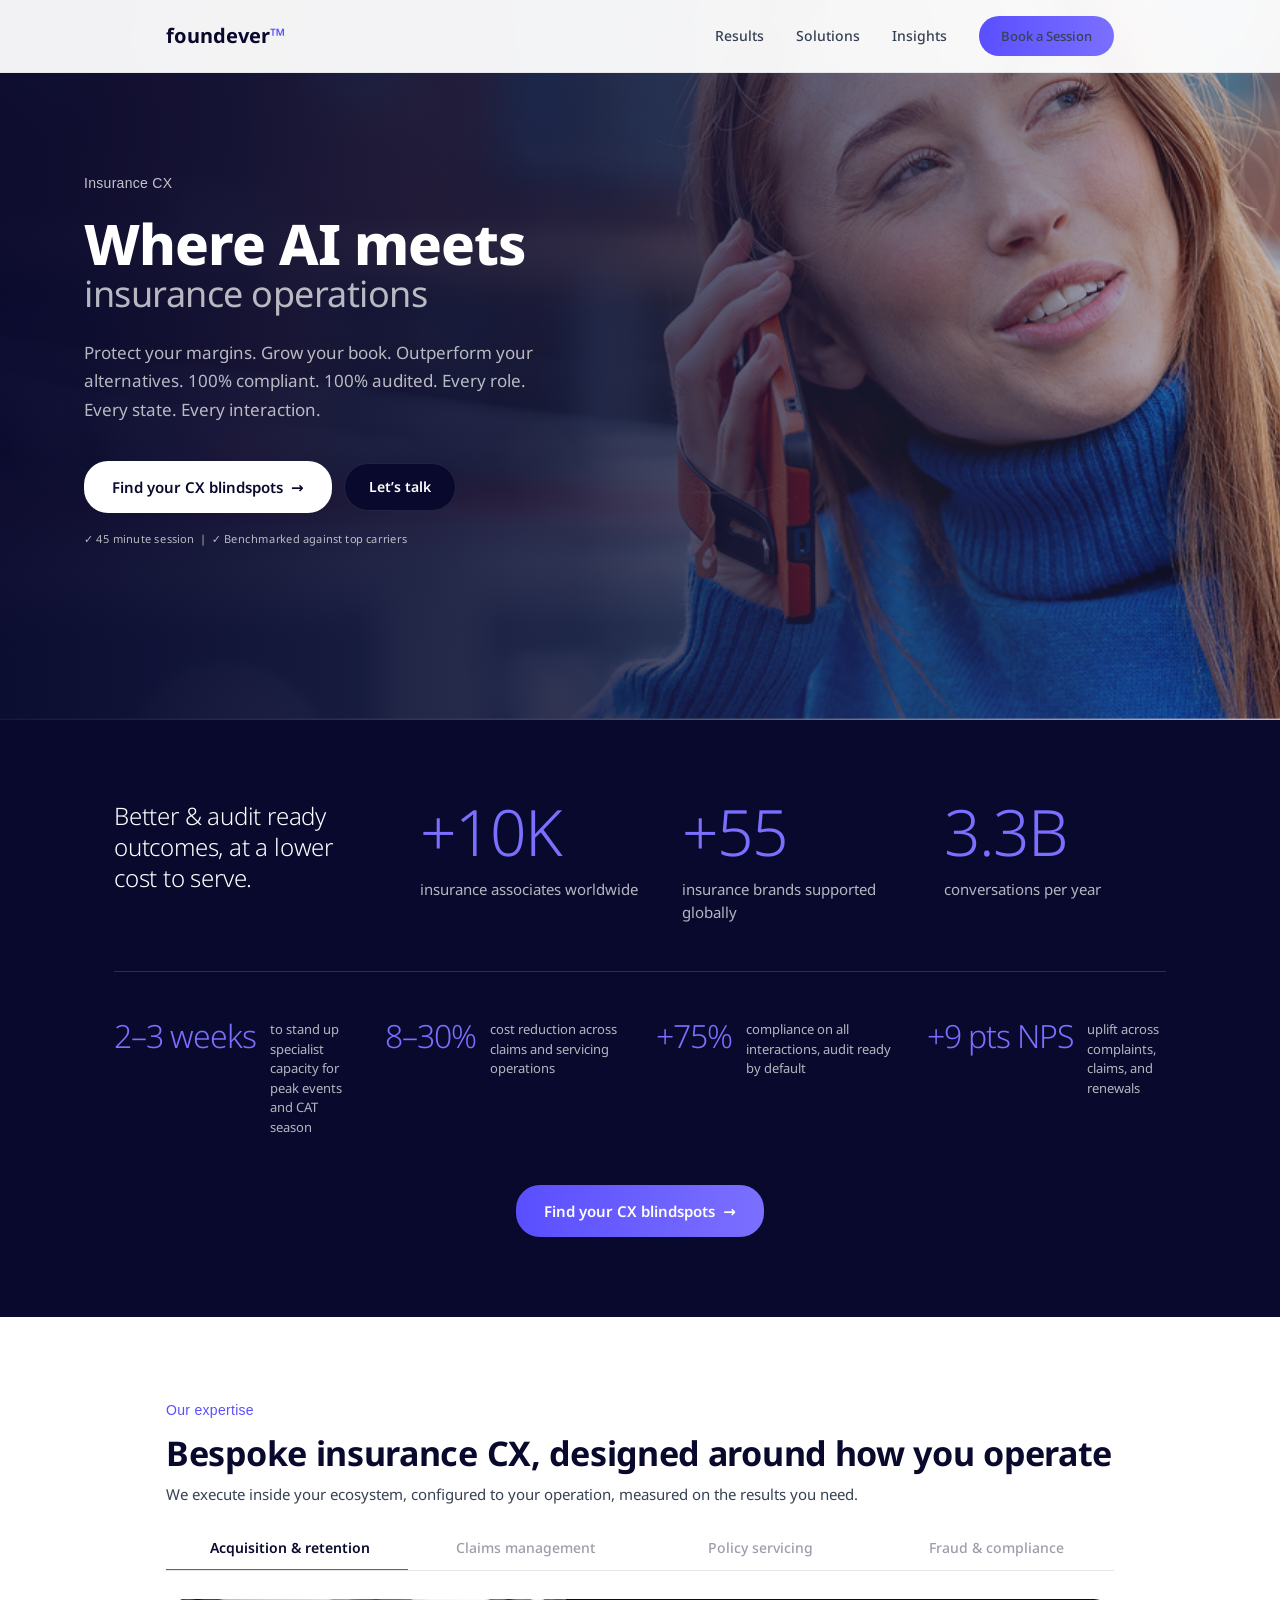
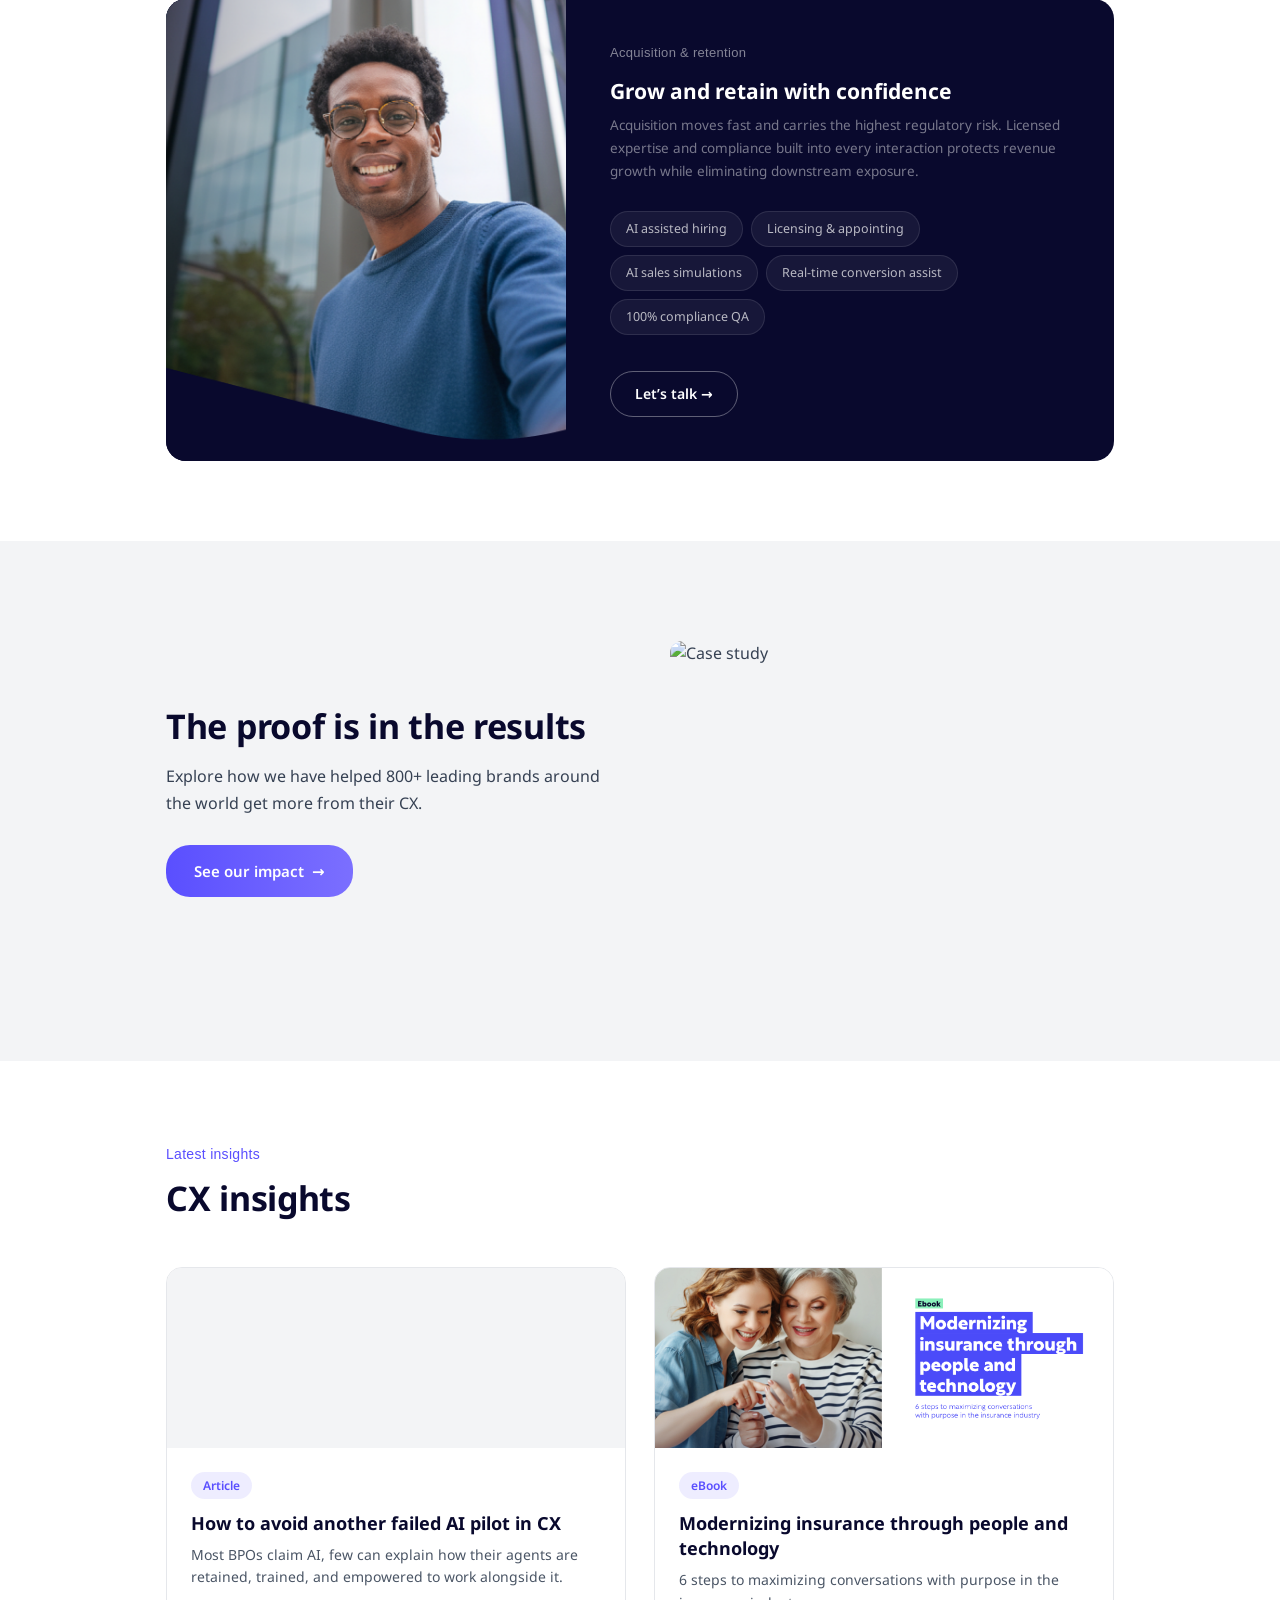
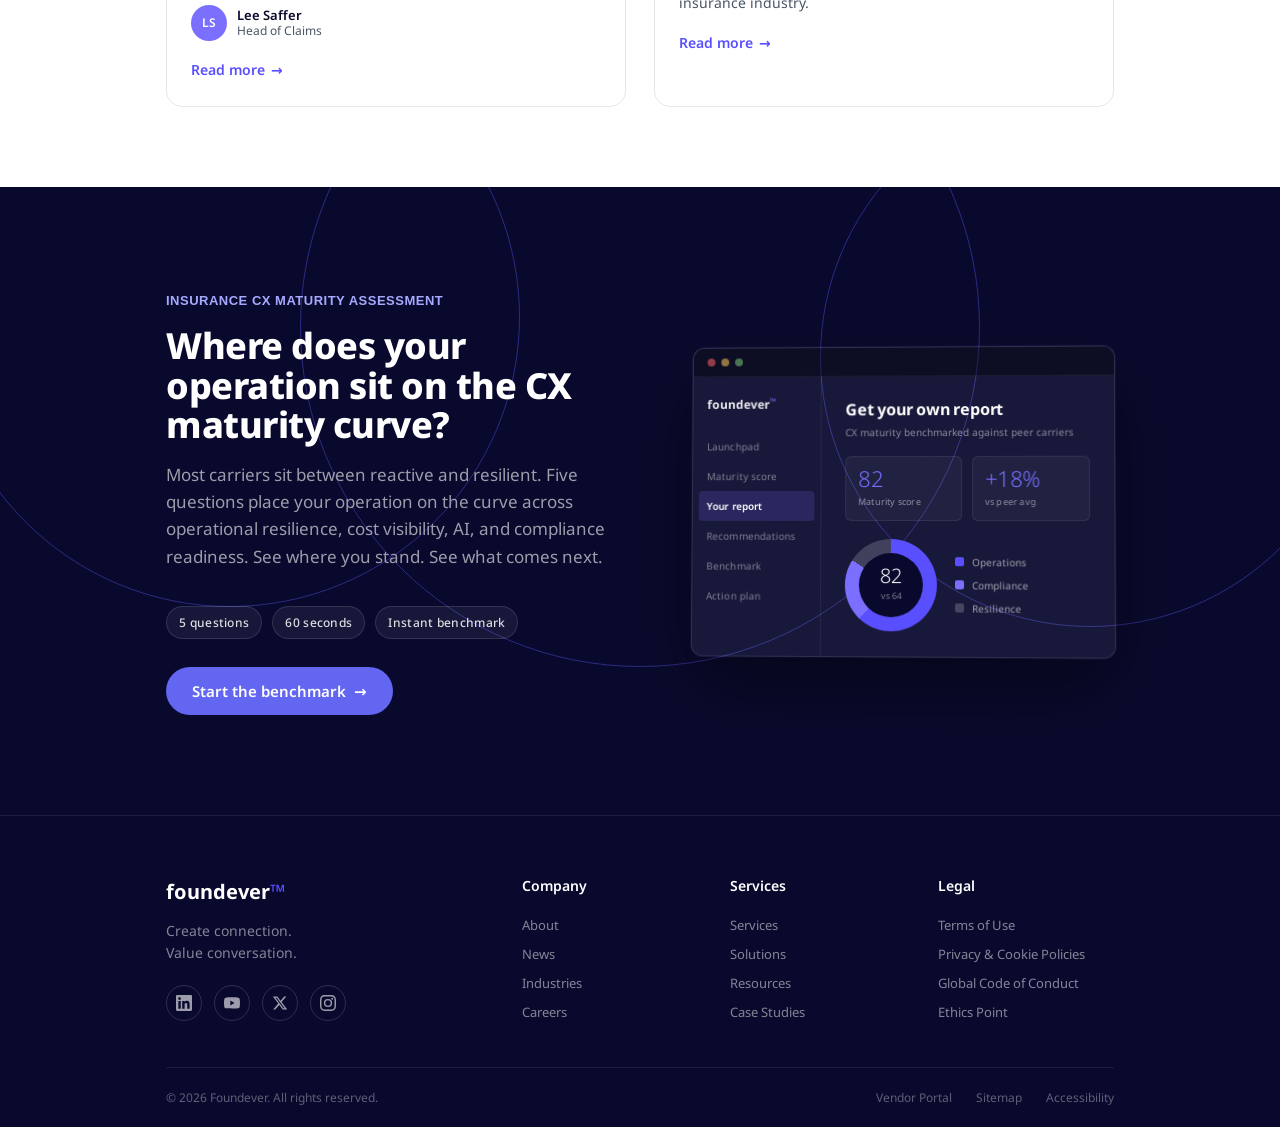
==== commit c596bf6b: "Remove "Financial crime detection" pill from Fraud & compliance card (A and B) Co-Authored-By: Claud" ====
--- a/b/index.html
+++ b/b/index.html
@@ -193,7 +193,6 @@
           <p class="sol-card-desc">Compliance runs through every interaction, not just the ones flagged for review. Specialist teams, embedded QA frameworks, and full interaction recording keep you protected at all times.</p>
           <div class="sol-pills-wrap">
             <span class="sol-pill">Compliance specialist training</span>
-            <span class="sol-pill">Financial crime detection</span>
             <span class="sol-pill">QA framework embedding</span>
             <span class="sol-pill">Full interaction recording</span>
             <span class="sol-pill">Regulatory reporting</span>
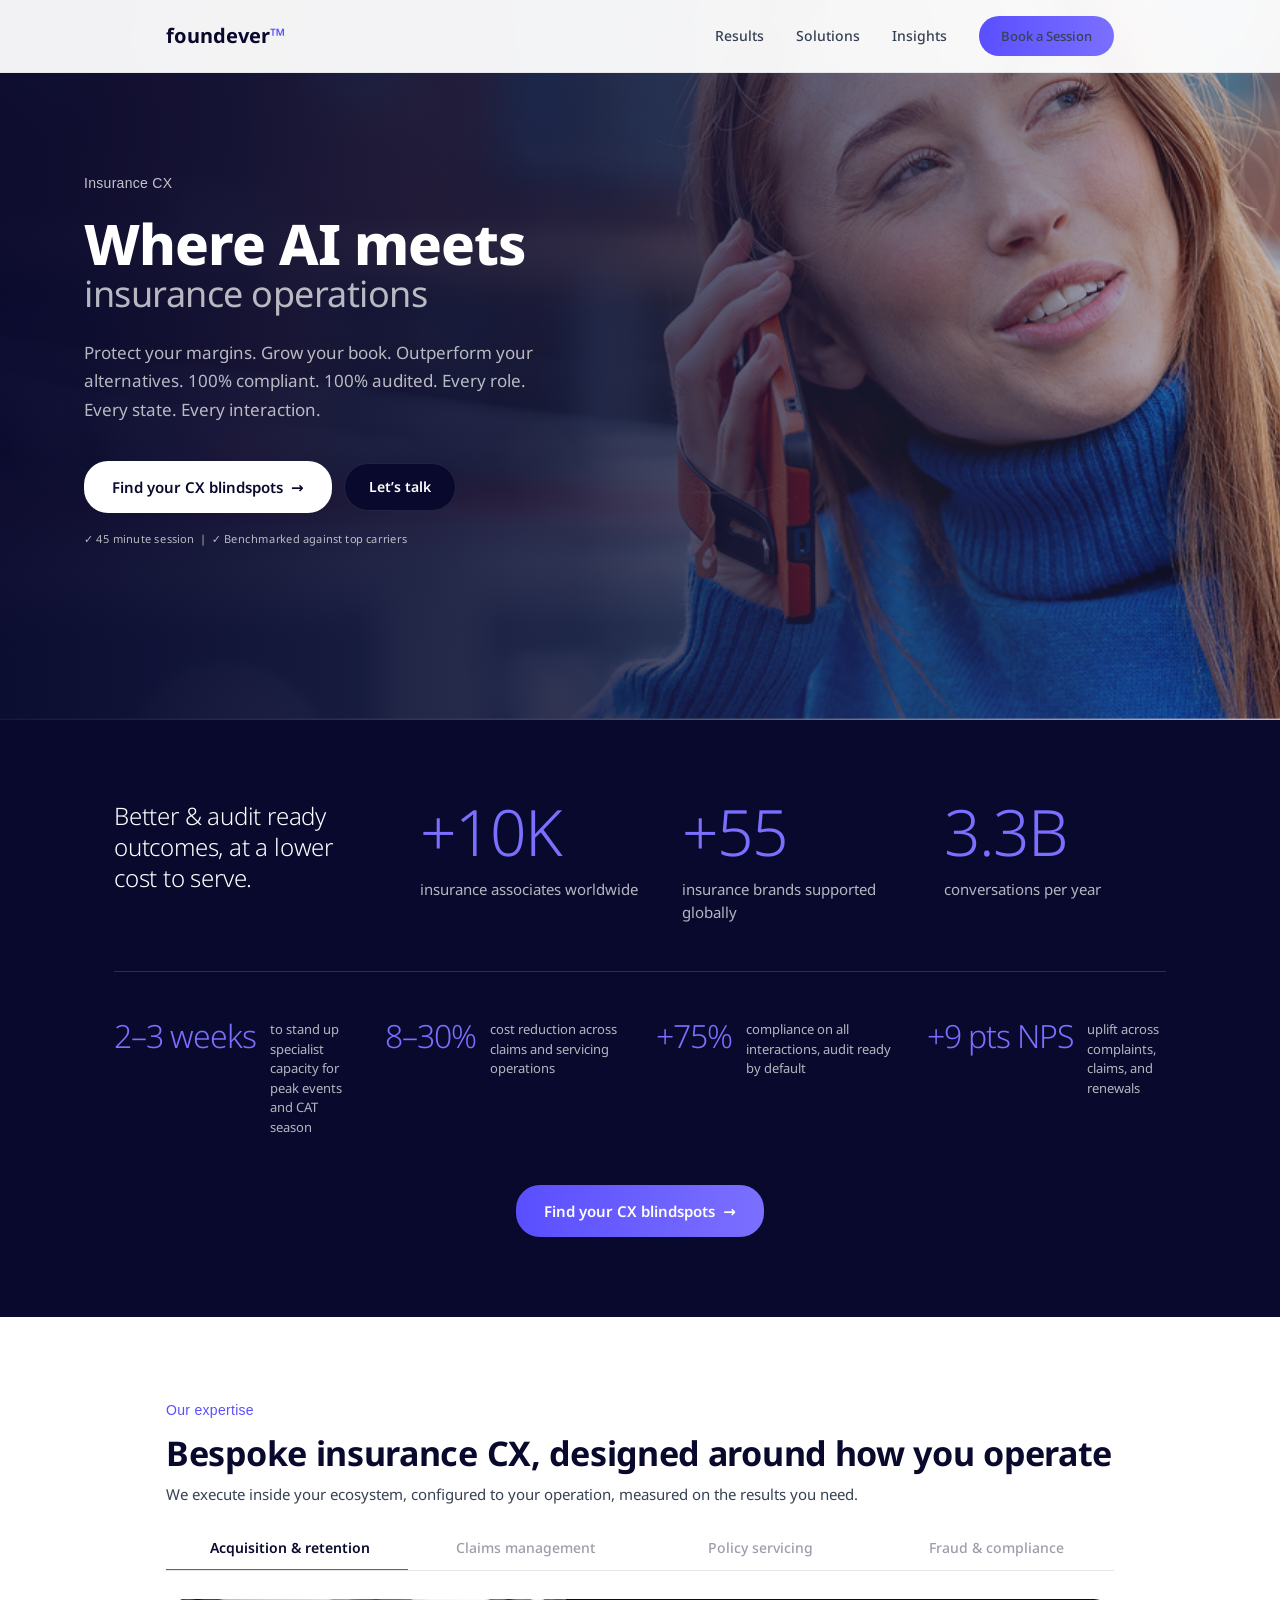
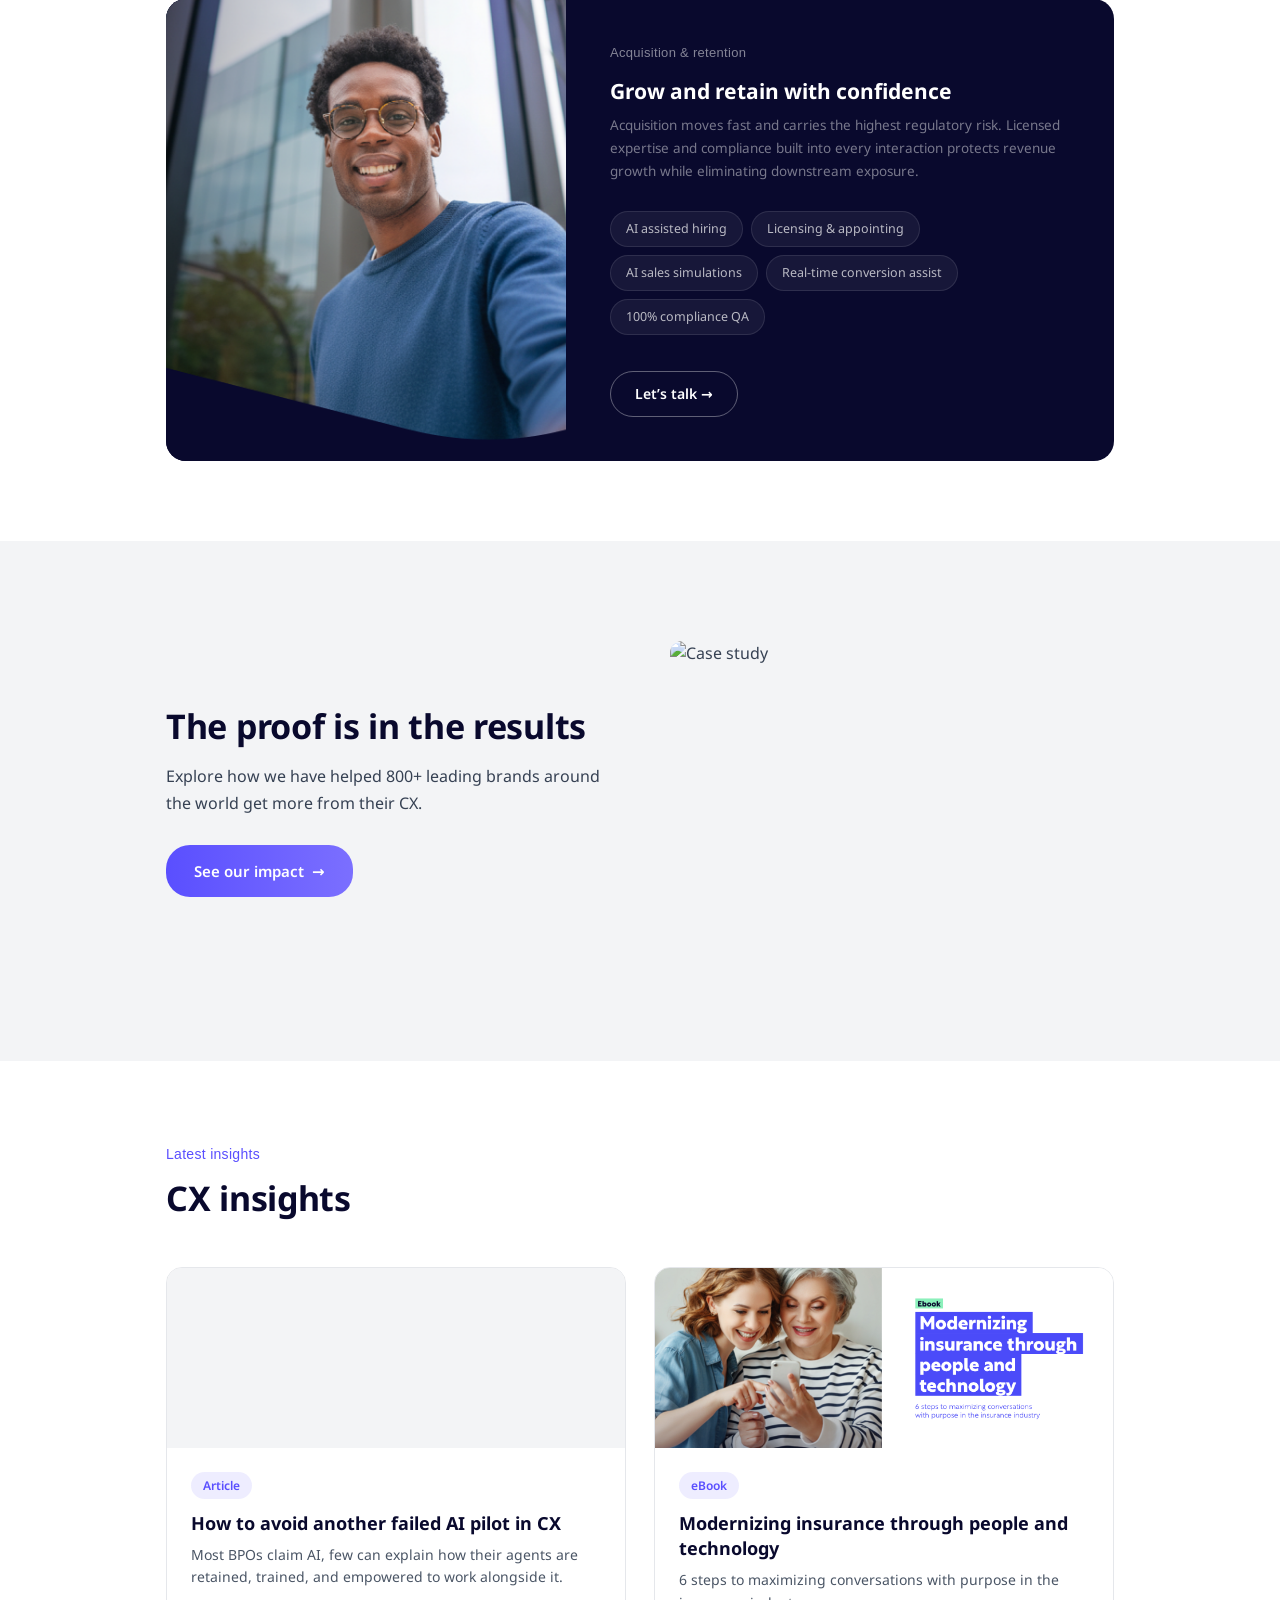
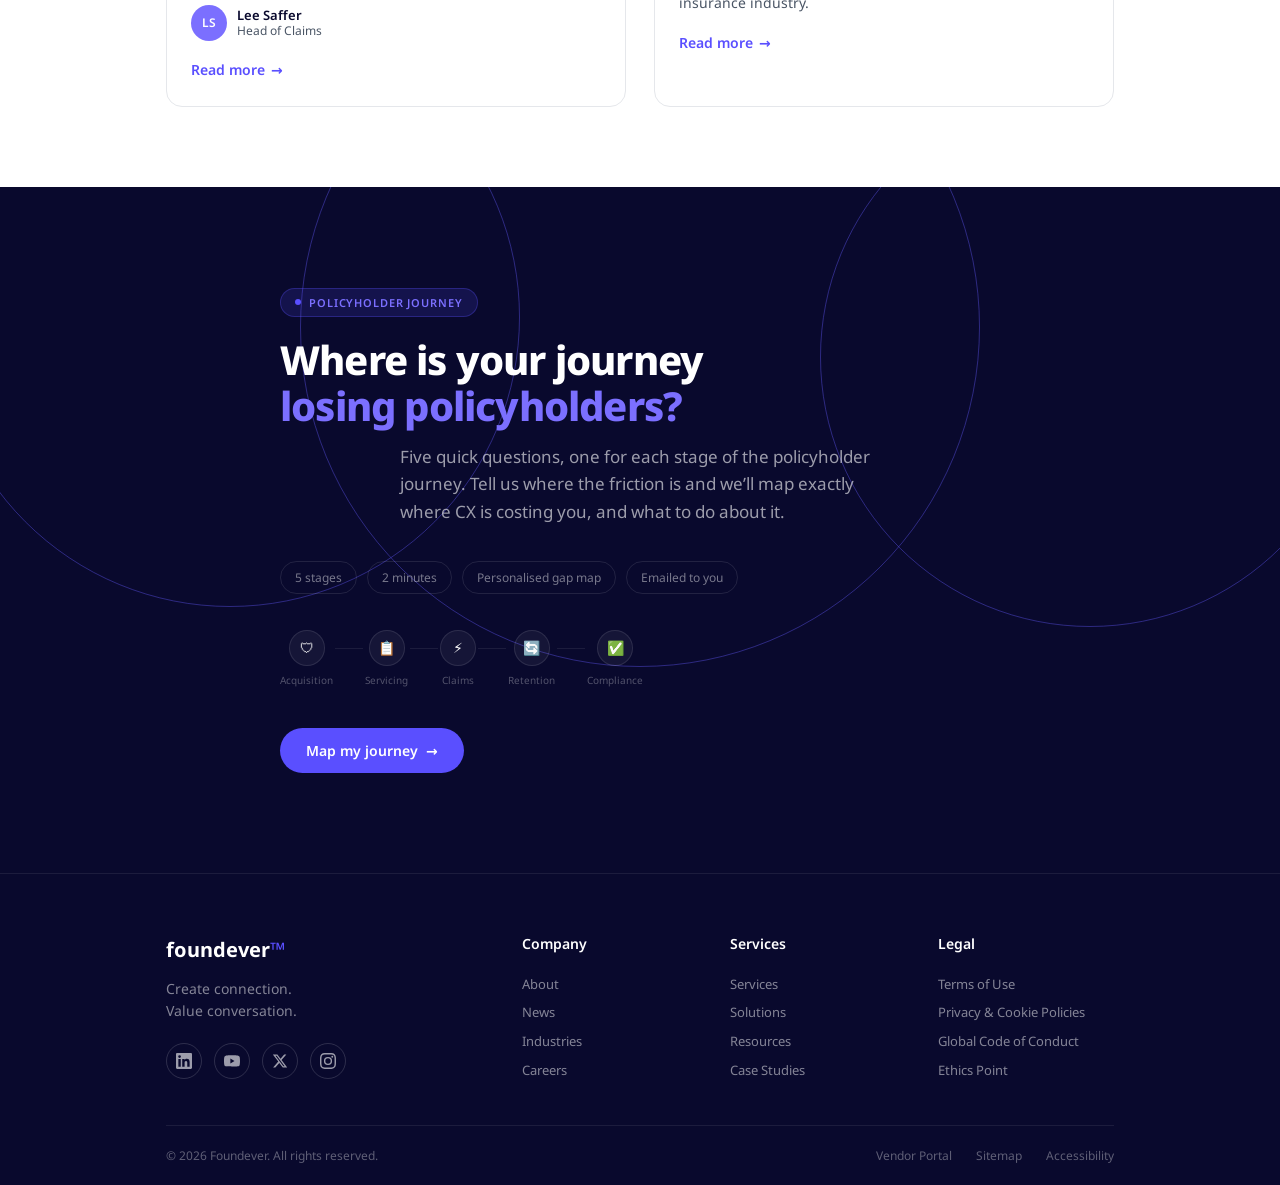
==== commit bc0213e2: "Replace final CTA: maturity assessment -> policyholder journey quiz A and B both swap the old "Insur" ====
--- a/b/index.html
+++ b/b/index.html
@@ -257,133 +257,105 @@
     </div>
   </section>
 
-  <!-- ===== FINAL CTA ===== -->
+  <!-- ===== FINAL CTA — Policyholder Journey Quiz ===== -->
   <section class="final-cta" id="cta">
-    <!-- Decorative outline circles -->
     <div class="cta-circle cta-circle-1"></div>
     <div class="cta-circle cta-circle-2"></div>
     <div class="cta-circle cta-circle-3"></div>
     <div class="container">
-      <div class="cta-layout">
-      <div class="assessment-wrap">
+      <div class="cta-quiz">
+
         <!-- INTRO -->
-        <div class="assess-screen" id="screen-intro" data-active="true">
-          <span class="assess-eyebrow">Insurance CX Maturity Assessment</span>
-          <h2 class="assess-title">Where does your operation sit on the CX maturity curve?</h2>
-          <p class="assess-desc">Most carriers sit between reactive and resilient. Five questions place your operation on the curve across operational resilience, cost visibility, AI, and compliance readiness. See where you stand. See what comes next.</p>
-          <div class="assess-meta">
-            <span>5 questions</span>
-            <span>60 seconds</span>
-            <span>Instant benchmark</span>
-          </div>
-          <button type="button" class="assess-btn-primary" data-action="start">Start the benchmark <span class="arrow">&rarr;</span></button>
-        </div>
-
-        <!-- QUESTION -->
-        <div class="assess-screen" id="screen-question">
-          <div class="assess-progress" role="progressbar" aria-valuemin="0" aria-valuemax="100" aria-valuenow="0">
-            <div class="assess-progress-fill"></div>
-          </div>
-          <span class="assess-counter">Question <span class="assess-q-current">1</span> of <span class="assess-q-total">5</span></span>
-          <span class="assess-eyebrow assess-dimension"></span>
-          <h3 class="assess-question"></h3>
-          <div class="assess-options" role="radiogroup" aria-label="Answer options"></div>
-          <div class="assess-nav">
-            <button type="button" class="assess-btn-secondary" data-action="back">&larr; Back</button>
-            <button type="button" class="assess-btn-primary" data-action="next" disabled>
-              <span class="assess-next-label">Next</span> <span class="arrow">&rarr;</span>
-            </button>
+        <div class="cqz-screen active" id="cqz-screen-intro">
+          <div class="cqz-pill"><span class="cqz-pill-dot"></span>Policyholder Journey</div>
+          <h2 class="cqz-intro-title">Where is your journey<br><em>losing policyholders?</em></h2>
+          <p class="cqz-intro-desc">Five quick questions, one for each stage of the policyholder journey. Tell us where the friction is and we&rsquo;ll map exactly where CX is costing you, and what to do about it.</p>
+
+          <div class="cqz-intro-tags">
+            <div class="cqz-intro-tag">5 stages</div>
+            <div class="cqz-intro-tag">2 minutes</div>
+            <div class="cqz-intro-tag">Personalised gap map</div>
+            <div class="cqz-intro-tag">Emailed to you</div>
+          </div>
+
+          <div class="cqz-journey-preview">
+            <div class="cqz-preview-stage">
+              <div class="cqz-preview-node">
+                <div class="cqz-preview-circle">&#128737;</div>
+                <div class="cqz-preview-label">Acquisition</div>
+              </div>
+              <div class="cqz-preview-line"></div>
+            </div>
+            <div class="cqz-preview-stage">
+              <div class="cqz-preview-node">
+                <div class="cqz-preview-circle">&#128203;</div>
+                <div class="cqz-preview-label">Servicing</div>
+              </div>
+              <div class="cqz-preview-line"></div>
+            </div>
+            <div class="cqz-preview-stage">
+              <div class="cqz-preview-node">
+                <div class="cqz-preview-circle">&#9889;</div>
+                <div class="cqz-preview-label">Claims</div>
+              </div>
+              <div class="cqz-preview-line"></div>
+            </div>
+            <div class="cqz-preview-stage">
+              <div class="cqz-preview-node">
+                <div class="cqz-preview-circle">&#128260;</div>
+                <div class="cqz-preview-label">Retention</div>
+              </div>
+              <div class="cqz-preview-line"></div>
+            </div>
+            <div class="cqz-preview-stage">
+              <div class="cqz-preview-node">
+                <div class="cqz-preview-circle">&#9989;</div>
+                <div class="cqz-preview-label">Compliance</div>
+              </div>
+            </div>
+          </div>
+
+          <button type="button" class="cqz-btn" data-action="start">Map my journey <span class="arrow">&rarr;</span></button>
+        </div>
+
+        <!-- QUESTIONS -->
+        <div class="cqz-screen" id="cqz-screen-questions">
+          <div class="cqz-stage-bar" id="cqz-stage-bar"></div>
+          <div id="cqz-question-container"></div>
+          <div class="cqz-q-nav">
+            <button type="button" class="cqz-btn" id="cqz-btn-next" data-action="next" disabled>Next <span class="arrow">&rarr;</span></button>
+            <button type="button" class="cqz-btn-ghost" id="cqz-btn-back" data-action="back">&larr; Back</button>
           </div>
         </div>
 
         <!-- RESULTS -->
-        <div class="assess-screen" id="screen-results">
-          <span class="assess-eyebrow">Your maturity stage</span>
-          <h2 class="assess-stage-name"></h2>
-          <p class="assess-stage-desc"></p>
-
-          <div class="assess-spectrum">
-            <div class="assess-spectrum-track">
-              <div class="assess-spectrum-marker"></div>
-            </div>
-            <div class="assess-spectrum-labels">
-              <span>Reactive</span>
-              <span>Stabilising</span>
-              <span>Scaling</span>
-              <span>AI&#8209;Assisted</span>
-              <span>Resilient</span>
-            </div>
-          </div>
-
-          <div class="assess-next-box">
-            <span class="assess-next-eyebrow">What this means for your operation</span>
-            <p class="assess-stage-next"></p>
-          </div>
-
-          <form class="assess-email-form">
-            <label class="assess-email-label" for="assess-email">Get your full results with tailored recommendations from our insurance CX team.</label>
-            <div class="assess-email-row">
-              <input type="email" id="assess-email" name="email" required placeholder="you@yourcompany.com" class="assess-email-input">
-              <button type="submit" class="assess-btn-primary assess-email-submit">
-                <span class="assess-submit-label">Send</span> <span class="arrow">&rarr;</span>
-              </button>
-            </div>
-          </form>
-
-          <button type="button" class="assess-btn-text" data-action="retake">Retake the assessment</button>
-        </div>
-      </div>
-
-      <!-- Sketch-style mockup of the deliverable report -->
-      <aside class="cta-mockup" aria-hidden="true">
-        <div class="cta-mockup-card">
-          <div class="cta-mockup-chrome">
-            <span class="cta-mockup-dot"></span>
-            <span class="cta-mockup-dot"></span>
-            <span class="cta-mockup-dot"></span>
-          </div>
-          <div class="cta-mockup-body">
-            <div class="cta-mockup-sidebar">
-              <div class="cta-mockup-logo">foundever<span>&trade;</span></div>
-              <ul class="cta-mockup-nav">
-                <li>Launchpad</li>
-                <li>Maturity score</li>
-                <li class="active">Your report</li>
-                <li>Recommendations</li>
-                <li>Benchmark</li>
-                <li>Action plan</li>
-              </ul>
-            </div>
-            <div class="cta-mockup-content">
-              <h4 class="cta-mockup-title">Get your own report</h4>
-              <div class="cta-mockup-subtitle">CX maturity benchmarked against peer carriers</div>
-              <div class="cta-mockup-kpis">
-                <div class="cta-mockup-kpi">
-                  <span class="cta-mockup-kpi-num">82</span>
-                  <span class="cta-mockup-kpi-lbl">Maturity score</span>
-                </div>
-                <div class="cta-mockup-kpi">
-                  <span class="cta-mockup-kpi-num">+18%</span>
-                  <span class="cta-mockup-kpi-lbl">vs peer avg</span>
-                </div>
-              </div>
-              <div class="cta-mockup-chart">
-                <div class="cta-mockup-donut">
-                  <div class="cta-mockup-donut-center">
-                    <span class="cta-mockup-donut-num">82</span>
-                    <span class="cta-mockup-donut-lbl">vs 64</span>
-                  </div>
-                </div>
-                <div class="cta-mockup-legend">
-                  <div class="cta-mockup-legend-item"><span class="cta-mockup-legend-dot cta-mockup-legend-dot-1"></span>Operations</div>
-                  <div class="cta-mockup-legend-item"><span class="cta-mockup-legend-dot cta-mockup-legend-dot-2"></span>Compliance</div>
-                  <div class="cta-mockup-legend-item"><span class="cta-mockup-legend-dot cta-mockup-legend-dot-3"></span>Resilience</div>
-                </div>
-              </div>
-            </div>
-          </div>
-        </div>
-      </aside>
+        <div class="cqz-screen" id="cqz-screen-results">
+          <div class="cqz-results-intro">
+            <div class="cqz-pill"><span class="cqz-pill-dot"></span>Your gap map</div>
+            <h2 class="cqz-results-title">Here&rsquo;s where your journey<br>needs attention</h2>
+            <p class="cqz-results-desc">Based on your answers, we&rsquo;ve mapped the friction points across your policyholder journey and the highest-impact areas for Foundever to support.</p>
+          </div>
+
+          <div class="cqz-journey-map" id="cqz-journey-map"></div>
+          <div class="cqz-rec-cards" id="cqz-rec-cards"></div>
+
+          <div class="cqz-summary-bar">
+            <p class="cqz-summary-text" id="cqz-summary-text"></p>
+            <button type="button" class="cqz-btn" data-action="scrollToEmail">Get the full report <span class="arrow">&rarr;</span></button>
+          </div>
+
+          <div class="cqz-email-section" id="cqz-email-section">
+            <p class="cqz-email-label">We&rsquo;ll email you a branded version of your journey map with tailored recommendations.</p>
+            <div class="cqz-email-row">
+              <input class="cqz-email-input" type="email" placeholder="you@yourcompany.com" id="cqz-email-input">
+              <button type="button" class="cqz-btn" id="cqz-email-btn" data-action="sendResults">Send my map <span class="arrow">&rarr;</span></button>
+            </div>
+          </div>
+
+          <div class="cqz-restart-wrap">
+            <span class="cqz-restart-link" data-action="restart">Start over</span>
+          </div>
+        </div>
 
       </div>
     </div>
--- a/styles.css
+++ b/styles.css
@@ -1048,10 +1048,11 @@
   .nav-links { display: none; }
 }
 
+
 /* ============================================================
-   CX MATURITY ASSESSMENT (lives inside .final-cta)
+   POLICYHOLDER JOURNEY QUIZ (lives inside .final-cta)
    ============================================================ */
-.assessment-wrap {
+.cta-quiz {
   position: relative;
   z-index: 1;
   max-width: 720px;
@@ -1060,500 +1061,408 @@
   color: #ffffff;
 }
 
-/* Override the generic .final-cta typography that targets bare h1/p */
-.final-cta .assessment-wrap p,
-.final-cta .assessment-wrap h2,
-.final-cta .assessment-wrap h3,
-.final-cta .assessment-wrap label {
-  max-width: none;
-  margin-left: 0;
-  margin-right: 0;
-  text-align: left;
-}
-
-.assess-screen { display: none; animation: assess-fadeUp 0.35s ease-out; }
-.assess-screen[data-active="true"] { display: block; }
-
-@keyframes assess-fadeUp {
+.cqz-screen { display: none; animation: cqz-fadeUp 0.3s ease; }
+.cqz-screen.active { display: block; }
+
+@keyframes cqz-fadeUp {
   from { opacity: 0; transform: translateY(8px); }
   to   { opacity: 1; transform: translateY(0); }
 }
 
-.assess-eyebrow {
-  display: inline-block;
-  font-family: 'Avenir', 'Avenir Next', 'Nunito', sans-serif;
+/* Pill (replaces "eyebrow" without conflicting with global .eyebrow) */
+.cqz-pill {
+  display: inline-flex;
+  align-items: center;
+  gap: 8px;
+  padding: 5px 14px;
+  border-radius: 100px;
+  background: rgba(90,79,255,0.15);
+  border: 1px solid rgba(90,79,255,0.3);
+  font-size: 11px;
+  font-weight: 600;
+  color: var(--purple-light);
+  letter-spacing: 0.08em;
+  text-transform: uppercase;
+  margin-bottom: 20px;
+}
+.cqz-pill-dot {
+  width: 6px; height: 6px;
+  border-radius: 50%;
+  background: var(--purple);
+}
+
+/* Intro */
+.cqz-intro-title {
+  font-size: clamp(26px, 5vw, 40px);
+  font-weight: 800;
+  line-height: 1.15;
+  letter-spacing: -0.02em;
+  margin-bottom: 14px;
+  color: #ffffff;
+}
+.cqz-intro-title em { color: var(--purple-light); font-style: normal; }
+
+.cqz-intro-desc {
+  font-size: 15.5px;
+  color: rgba(255,255,255,0.55);
+  line-height: 1.72;
+  max-width: 540px;
+  margin-bottom: 28px;
+}
+
+.cqz-intro-tags {
+  display: flex;
+  flex-wrap: wrap;
+  gap: 10px;
+  margin-bottom: 36px;
+}
+.cqz-intro-tag {
+  padding: 6px 14px;
+  border-radius: 100px;
+  border: 1px solid rgba(255,255,255,0.1);
+  font-size: 12px;
+  color: rgba(255,255,255,0.45);
+}
+
+/* Journey preview (intro screen) */
+.cqz-journey-preview {
+  display: flex;
+  align-items: center;
+  gap: 0;
+  margin-bottom: 36px;
+  overflow-x: auto;
+  padding-bottom: 4px;
+}
+.cqz-preview-stage {
+  display: flex;
+  align-items: center;
+  gap: 0;
+  flex-shrink: 0;
+}
+.cqz-preview-node {
+  display: flex;
+  flex-direction: column;
+  align-items: center;
+  gap: 6px;
+}
+.cqz-preview-circle {
+  width: 36px; height: 36px;
+  border-radius: 50%;
+  background: rgba(255,255,255,0.05);
+  border: 1.5px solid rgba(255,255,255,0.1);
+  display: flex;
+  align-items: center;
+  justify-content: center;
+  font-size: 14px;
+}
+.cqz-preview-label {
+  font-size: 10px;
+  color: rgba(255,255,255,0.3);
+  text-align: center;
+  white-space: nowrap;
+}
+.cqz-preview-line {
+  width: 28px;
+  height: 1px;
+  background: rgba(255,255,255,0.08);
+  margin: 0 2px 20px;
+  flex-shrink: 0;
+}
+
+/* Quiz buttons (avoid conflicting with global .btn-primary / .btn-ghost) */
+.cqz-btn {
+  display: inline-flex;
+  align-items: center;
+  gap: 8px;
+  padding: 13px 26px;
+  border-radius: 100px;
+  background: var(--purple);
+  color: #ffffff;
+  font-size: 14px;
+  font-weight: 600;
+  font-family: var(--font);
+  border: none;
+  cursor: pointer;
+  transition: background 0.2s, gap 0.2s;
+}
+.cqz-btn:hover { background: var(--purple-light); gap: 12px; }
+.cqz-btn:disabled { opacity: 0.4; cursor: default; gap: 8px; }
+.cqz-btn:disabled:hover { background: var(--purple); gap: 8px; }
+.cqz-btn .arrow { transition: transform 0.2s; }
+.cqz-btn:hover:not(:disabled) .arrow { transform: translateX(3px); }
+
+.cqz-btn-ghost {
+  display: inline-flex;
+  align-items: center;
+  gap: 8px;
+  padding: 13px 26px;
+  border-radius: 100px;
+  background: transparent;
+  color: rgba(255,255,255,0.45);
+  font-size: 14px;
+  font-weight: 500;
+  font-family: var(--font);
+  border: 1.5px solid rgba(255,255,255,0.1);
+  cursor: pointer;
+  transition: border-color 0.2s, color 0.2s;
+}
+.cqz-btn-ghost:hover { border-color: rgba(255,255,255,0.25); color: rgba(255,255,255,0.7); }
+
+/* Question screen */
+.cqz-stage-bar {
+  display: flex;
+  align-items: center;
+  gap: 6px;
+  margin-bottom: 28px;
+}
+.cqz-stage-pip {
+  height: 3px;
+  flex: 1;
+  border-radius: 3px;
+  background: rgba(255,255,255,0.07);
+  transition: background 0.4s;
+}
+.cqz-stage-pip.done { background: var(--purple); }
+.cqz-stage-pip.current { background: var(--purple-light); }
+
+.cqz-stage-label {
+  font-size: 11px;
+  font-weight: 600;
+  letter-spacing: 0.1em;
+  text-transform: uppercase;
+  color: var(--purple-light);
+  margin-bottom: 8px;
+}
+.cqz-stage-name {
+  font-size: clamp(20px, 3.5vw, 28px);
+  font-weight: 700;
+  line-height: 1.3;
+  letter-spacing: -0.01em;
+  margin-bottom: 28px;
+  color: #ffffff;
+}
+
+.cqz-options {
+  display: flex;
+  flex-direction: column;
+  gap: 9px;
+  margin-bottom: 28px;
+}
+.cqz-option {
+  display: flex;
+  align-items: flex-start;
+  gap: 14px;
+  padding: 15px 18px;
+  border-radius: 11px;
+  border: 1.5px solid rgba(255,255,255,0.07);
+  background: rgba(255,255,255,0.02);
+  cursor: pointer;
+  transition: border-color 0.18s, background 0.18s;
+}
+.cqz-option:hover { border-color: rgba(90,79,255,0.35); background: rgba(90,79,255,0.05); }
+.cqz-option.selected { border-color: var(--purple); background: rgba(90,79,255,0.12); }
+
+.cqz-option-radio {
+  width: 18px; height: 18px;
+  border-radius: 50%;
+  border: 1.5px solid rgba(255,255,255,0.2);
+  flex-shrink: 0;
+  margin-top: 2px;
+  display: flex;
+  align-items: center;
+  justify-content: center;
+  transition: border-color 0.18s, background 0.18s;
+}
+.cqz-option.selected .cqz-option-radio { border-color: var(--purple); background: var(--purple); }
+
+.cqz-option-radio-dot {
+  width: 7px; height: 7px;
+  border-radius: 50%;
+  background: #ffffff;
+  opacity: 0;
+  transition: opacity 0.15s;
+}
+.cqz-option.selected .cqz-option-radio-dot { opacity: 1; }
+
+.cqz-option-text {
+  font-size: 14px;
+  color: rgba(255,255,255,0.65);
+  line-height: 1.5;
+  transition: color 0.18s;
+}
+.cqz-option.selected .cqz-option-text { color: rgba(255,255,255,0.95); }
+
+.cqz-q-nav {
+  display: flex;
+  align-items: center;
+  gap: 10px;
+}
+
+/* Results */
+.cqz-results-intro { margin-bottom: 36px; }
+
+.cqz-results-title {
+  font-size: clamp(22px, 4vw, 32px);
+  font-weight: 800;
+  letter-spacing: -0.02em;
+  margin-bottom: 10px;
+  line-height: 1.2;
+  color: #ffffff;
+}
+.cqz-results-desc {
+  font-size: 14px;
+  color: rgba(255,255,255,0.5);
+  line-height: 1.65;
+  max-width: 520px;
+}
+
+/* Journey map (results) */
+.cqz-journey-map {
+  display: grid;
+  grid-template-columns: repeat(5, 1fr);
+  gap: 0;
+  margin-bottom: 12px;
+  position: relative;
+}
+.cqz-journey-map::before {
+  content: '';
+  position: absolute;
+  top: 22px;
+  left: 10%;
+  right: 10%;
+  height: 1px;
+  background: rgba(255,255,255,0.1);
+}
+.cqz-map-stage {
+  display: flex;
+  flex-direction: column;
+  align-items: center;
+  gap: 10px;
+  padding: 0 4px;
+}
+.cqz-map-node {
+  width: 44px; height: 44px;
+  border-radius: 50%;
+  background: rgba(90,79,255,0.18);
+  border: 1.5px solid var(--purple);
+  display: flex;
+  align-items: center;
+  justify-content: center;
+  font-size: 16px;
+  position: relative;
+  z-index: 1;
+}
+.cqz-map-stage-name {
+  font-size: 10px;
+  font-weight: 600;
+  color: rgba(255,255,255,0.5);
+  text-align: center;
+  line-height: 1.3;
+}
+.cqz-map-gap-pill {
+  padding: 4px 10px;
+  border-radius: 100px;
+  font-size: 10px;
+  font-weight: 600;
+  text-align: center;
+  white-space: nowrap;
+}
+
+/* Gap colours */
+.cqz-gap-speed      { background: rgba(245,158,11,0.15); border: 1px solid rgba(245,158,11,0.3); color: #fbbf24; }
+.cqz-gap-compliance { background: rgba(239,68,68,0.12);  border: 1px solid rgba(239,68,68,0.3);  color: #f87171; }
+.cqz-gap-knowledge  { background: rgba(59,130,246,0.12); border: 1px solid rgba(59,130,246,0.3); color: #93c5fd; }
+.cqz-gap-experience { background: rgba(249,115,22,0.12); border: 1px solid rgba(249,115,22,0.3); color: #fdba74; }
+.cqz-gap-cost       { background: rgba(139,92,246,0.12); border: 1px solid rgba(139,92,246,0.3); color: #c4b5fd; }
+
+/* Recommendation cards */
+.cqz-rec-cards {
+  display: grid;
+  grid-template-columns: repeat(5, 1fr);
+  gap: 8px;
+  margin-bottom: 32px;
+}
+.cqz-rec-card {
+  background: rgba(255,255,255,0.03);
+  border: 1px solid rgba(255,255,255,0.07);
+  border-radius: 10px;
+  padding: 12px;
+}
+.cqz-rec-card-label {
+  font-size: 9px;
+  font-weight: 700;
+  letter-spacing: 0.08em;
+  text-transform: uppercase;
+  color: rgba(255,255,255,0.3);
+  margin-bottom: 6px;
+}
+.cqz-rec-card-text {
+  font-size: 11px;
+  color: rgba(255,255,255,0.6);
+  line-height: 1.55;
+}
+
+/* Summary bar */
+.cqz-summary-bar {
+  display: flex;
+  align-items: center;
+  justify-content: space-between;
+  padding: 18px 22px;
+  background: rgba(90,79,255,0.08);
+  border: 1px solid rgba(90,79,255,0.2);
+  border-radius: 12px;
+  margin-bottom: 24px;
+  gap: 16px;
+  flex-wrap: wrap;
+}
+.cqz-summary-text {
+  font-size: 14px;
+  color: rgba(255,255,255,0.65);
+  line-height: 1.5;
+  max-width: 420px;
+  margin: 0;
+}
+.cqz-summary-text strong { color: #ffffff; font-weight: 600; }
+
+/* Email capture */
+.cqz-email-section { margin-bottom: 16px; }
+.cqz-email-label {
   font-size: 13px;
-  font-weight: 600;
-  letter-spacing: 0.5px;
-  text-transform: uppercase;
-  color: #a5aaff;
-  margin-bottom: 14px;
-}
-
-.assess-title,
-.assess-stage-name {
-  font-size: 36px;
-  font-weight: 800;
-  line-height: 1.1;
-  letter-spacing: -0.5px;
-  color: #ffffff;
-  margin-bottom: 16px;
-}
-
-.assess-stage-name { font-weight: 800; color: #a5aaff; font-size: 44px; }
-
-.assess-desc,
-.assess-stage-desc {
-  font-size: 17px;
-  line-height: 1.6;
-  color: rgba(255, 255, 255, 0.72);
-  margin-bottom: 24px;
-}
-
-.assess-meta {
-  display: flex;
-  gap: 10px;
-  flex-wrap: wrap;
-  margin-bottom: 28px;
-}
-.assess-meta span {
-  font-size: 12px;
-  font-weight: 500;
-  letter-spacing: 0.3px;
-  color: rgba(255, 255, 255, 0.85);
-  background: rgba(255, 255, 255, 0.06);
-  border: 1px solid rgba(255, 255, 255, 0.12);
-  padding: 6px 12px;
-  border-radius: 999px;
-}
-
-.assess-btn-primary {
-  display: inline-flex;
-  align-items: center;
-  justify-content: center;
-  gap: 8px;
-  padding: 14px 26px;
-  border: none;
-  border-radius: 999px;
-  background: #6366f1;
+  color: rgba(255,255,255,0.4);
+  margin-bottom: 10px;
+}
+.cqz-email-row { display: flex; gap: 8px; }
+.cqz-email-input {
+  flex: 1;
+  padding: 12px 18px;
+  border-radius: 100px;
+  background: rgba(255,255,255,0.05);
+  border: 1.5px solid rgba(255,255,255,0.1);
   color: #ffffff;
   font-family: var(--font);
-  font-size: 15px;
-  font-weight: 600;
-  cursor: pointer;
-  text-decoration: none;
-  transition: background 0.2s, transform 0.1s, opacity 0.2s;
-}
-.assess-btn-primary:hover { background: #818cf8; }
-.assess-btn-primary:active { transform: translateY(1px); }
-.assess-btn-primary:disabled { opacity: 0.4; cursor: not-allowed; }
-.assess-btn-primary:focus-visible { outline: 2px solid #a5aaff; outline-offset: 3px; }
-.assess-btn-primary .arrow { transition: transform 0.2s; }
-.assess-btn-primary:hover:not(:disabled) .arrow { transform: translateX(3px); }
-
-.assess-btn-secondary {
-  padding: 14px 22px;
-  border: 1px solid rgba(255, 255, 255, 0.18);
-  border-radius: 999px;
-  background: transparent;
-  color: rgba(255, 255, 255, 0.8);
-  font-family: var(--font);
-  font-size: 14px;
-  font-weight: 500;
-  cursor: pointer;
-  transition: border-color 0.2s, color 0.2s;
-}
-.assess-btn-secondary:hover { border-color: rgba(255, 255, 255, 0.4); color: #ffffff; }
-.assess-btn-secondary:focus-visible { outline: 2px solid #a5aaff; outline-offset: 2px; }
-
-.assess-btn-text {
-  background: none;
-  border: none;
-  padding: 8px 0;
-  margin-top: 16px;
-  font-family: var(--font);
-  font-size: 14px;
-  font-weight: 500;
-  color: rgba(255, 255, 255, 0.55);
+  font-size: 14px;
+  outline: none;
+  transition: border-color 0.2s;
+}
+.cqz-email-input::placeholder { color: rgba(255,255,255,0.25); }
+.cqz-email-input:focus { border-color: rgba(90,79,255,0.5); }
+
+.cqz-restart-wrap { margin-top: 16px; }
+.cqz-restart-link {
+  font-size: 12px;
+  color: rgba(255,255,255,0.3);
   cursor: pointer;
   text-decoration: underline;
   text-underline-offset: 3px;
 }
-.assess-btn-text:hover { color: #a5aaff; }
-
-/* ---- Question screen ---- */
-.assess-progress {
-  width: 100%;
-  height: 4px;
-  background: rgba(255, 255, 255, 0.08);
-  border-radius: 2px;
-  overflow: hidden;
-  margin-bottom: 20px;
-}
-.assess-progress-fill {
-  height: 100%;
-  width: 0%;
-  background: #6366f1;
-  transition: width 0.35s ease-out;
-}
-
-.assess-counter {
-  display: inline-block;
-  font-size: 12px;
-  font-weight: 600;
-  letter-spacing: 0.4px;
-  text-transform: uppercase;
-  color: rgba(255, 255, 255, 0.55);
-  margin-bottom: 14px;
-}
-
-.assess-dimension { color: #a5aaff; margin-bottom: 8px; }
-
-.assess-question {
-  font-size: 24px;
-  font-weight: 500;
-  line-height: 1.35;
-  color: #ffffff;
-  margin-bottom: 24px;
-}
-
-.assess-options {
-  display: flex;
-  flex-direction: column;
-  gap: 10px;
-  margin-bottom: 28px;
-}
-.assess-option {
-  display: block;
-  width: 100%;
-  text-align: left;
-  padding: 16px 20px;
-  border: 1px solid rgba(255, 255, 255, 0.14);
-  border-radius: 12px;
-  background: rgba(255, 255, 255, 0.03);
-  color: rgba(255, 255, 255, 0.88);
-  font-family: var(--font);
-  font-size: 15px;
-  font-weight: 500;
-  line-height: 1.4;
-  cursor: pointer;
-  transition: border-color 0.15s, background 0.15s, color 0.15s, transform 0.05s;
-}
-.assess-option:hover { border-color: rgba(165, 170, 255, 0.5); background: rgba(99, 102, 241, 0.08); }
-.assess-option[aria-pressed="true"] {
-  border-color: #6366f1;
-  background: rgba(99, 102, 241, 0.18);
-  color: #ffffff;
-  box-shadow: 0 0 0 1px #6366f1 inset;
-}
-.assess-option:focus-visible { outline: 2px solid #a5aaff; outline-offset: 2px; }
-
-.assess-nav {
-  display: flex;
-  justify-content: space-between;
-  align-items: center;
-  gap: 12px;
-}
-
-/* ---- Results screen ---- */
-.assess-spectrum { margin: 28px 0 24px; }
-.assess-spectrum-track {
-  position: relative;
-  height: 8px;
-  background: linear-gradient(90deg, rgba(255,255,255,0.10) 0%, rgba(99,102,241,0.55) 50%, rgba(165,170,255,0.95) 100%);
-  border-radius: 4px;
-  overflow: visible;
-  margin-bottom: 14px;
-}
-.assess-spectrum-marker {
-  position: absolute;
-  top: 50%;
-  left: 0%;
-  width: 18px;
-  height: 18px;
-  margin-left: -9px;
-  background: #ffffff;
-  border-radius: 50%;
-  transform: translateY(-50%);
-  box-shadow: 0 0 0 4px rgba(99, 102, 241, 0.35), 0 0 20px rgba(165, 170, 255, 0.4);
-  transition: left 0.6s cubic-bezier(0.22, 0.61, 0.36, 1);
-}
-.assess-spectrum-labels {
-  display: flex;
-  justify-content: space-between;
-  font-size: 11px;
-  font-weight: 500;
-  letter-spacing: 0.3px;
-  color: rgba(255, 255, 255, 0.5);
-}
-.assess-spectrum-labels span { flex: 1; text-align: center; }
-.assess-spectrum-labels span:first-child { text-align: left; }
-.assess-spectrum-labels span:last-child { text-align: right; }
-
-.assess-next-box {
-  background: rgba(255, 255, 255, 0.04);
-  border: 1px solid rgba(255, 255, 255, 0.10);
-  border-radius: 14px;
-  padding: 20px 22px;
-  margin: 24px 0 28px;
-}
-.assess-next-eyebrow {
-  display: block;
-  font-size: 12px;
-  font-weight: 600;
-  letter-spacing: 0.4px;
-  text-transform: uppercase;
-  color: #a5aaff;
-  margin-bottom: 8px;
-}
-.assess-stage-next {
-  font-size: 16px;
-  line-height: 1.55;
-  color: rgba(255, 255, 255, 0.85);
-  margin: 0;
-}
-
-.assess-email-form { margin-top: 8px; }
-.assess-email-label {
-  display: block;
-  font-size: 14px;
-  color: rgba(255, 255, 255, 0.7);
-  margin-bottom: 12px;
-}
-.assess-email-row {
-  display: flex;
-  gap: 8px;
-  flex-wrap: wrap;
-}
-.assess-email-input {
-  flex: 1 1 240px;
-  min-width: 200px;
-  padding: 14px 18px;
-  border: 1px solid rgba(255, 255, 255, 0.14);
-  border-radius: 999px;
-  background: rgba(255, 255, 255, 0.04);
-  color: #ffffff;
-  font-family: var(--font);
-  font-size: 14px;
-}
-.assess-email-input::placeholder { color: rgba(255, 255, 255, 0.4); }
-.assess-email-input:focus { outline: 2px solid #6366f1; outline-offset: 0; border-color: #6366f1; }
-.assess-email-submit { flex: 0 0 auto; }
-.assess-email-submit.success {
-  background: #10b981;
-  pointer-events: none;
-}
-.assess-email-submit.success:hover { background: #10b981; }
+.cqz-restart-link:hover { color: rgba(255,255,255,0.55); }
 
 @media (max-width: 700px) {
-  .assess-title, .assess-stage-name { font-size: 28px; }
-  .assess-stage-name { font-size: 32px; }
-  .assess-question { font-size: 19px; }
-  .assess-spectrum-labels { font-size: 10px; }
-  .assess-nav { flex-direction: column-reverse; align-items: stretch; }
-  .assess-nav .assess-btn-primary, .assess-nav .assess-btn-secondary { width: 100%; }
-}
-
-/* ============================================================
-   CTA MOCKUP — sketch-style report preview next to assessment
-   ============================================================ */
-.cta-layout {
-  display: grid;
-  grid-template-columns: minmax(0, 1.05fr) minmax(0, 0.95fr);
-  gap: 56px;
-  align-items: center;
-  max-width: 1100px;
-  margin: 0 auto;
-  text-align: left;
-}
-
-.cta-layout .assessment-wrap {
-  max-width: none;
-  margin: 0;
-}
-
-.cta-mockup { position: relative; perspective: 1400px; }
-
-.cta-mockup-card {
-  background: rgba(255,255,255,0.04);
-  border: 1px solid rgba(255,255,255,0.12);
-  border-radius: 12px;
-  overflow: hidden;
-  box-shadow: 0 30px 80px rgba(0,0,0,0.45), 0 0 0 1px rgba(122,111,255,0.08);
-  transform: rotateY(-3deg) rotateX(2deg);
-  transform-origin: center;
-}
-
-.cta-mockup-chrome {
-  background: rgba(0,0,0,0.35);
-  padding: 10px 14px;
-  display: flex;
-  gap: 6px;
-  border-bottom: 1px solid rgba(255,255,255,0.06);
-}
-.cta-mockup-dot { width: 8px; height: 8px; border-radius: 50%; }
-.cta-mockup-dot:nth-child(1) { background: rgba(255,99,99,0.55); }
-.cta-mockup-dot:nth-child(2) { background: rgba(255,200,90,0.55); }
-.cta-mockup-dot:nth-child(3) { background: rgba(120,200,120,0.55); }
-
-.cta-mockup-body {
-  display: flex;
-  background: rgba(255,255,255,0.02);
-  min-height: 280px;
-}
-
-.cta-mockup-sidebar {
-  width: 130px;
-  flex-shrink: 0;
-  padding: 18px 14px;
-  border-right: 1px solid rgba(255,255,255,0.06);
-}
-.cta-mockup-logo {
-  font-size: 12px;
-  font-weight: 700;
-  color: #ffffff;
-  margin-bottom: 18px;
-  opacity: 0.9;
-}
-.cta-mockup-logo span { color: var(--purple-light); font-size: 9px; vertical-align: top; }
-
-.cta-mockup-nav {
-  list-style: none;
-  margin: 0;
-  padding: 0;
-}
-.cta-mockup-nav li {
-  font-size: 10px;
-  color: rgba(255,255,255,0.45);
-  padding: 7px 8px;
-  margin: 0 -8px;
-  border-radius: 4px;
-  letter-spacing: 0.1px;
-}
-.cta-mockup-nav li.active {
-  color: #ffffff;
-  background: rgba(122,111,255,0.18);
-  font-weight: 600;
-}
-
-.cta-mockup-content {
-  flex: 1;
-  min-width: 0;
-  padding: 22px 24px;
-}
-
-.cta-mockup-title {
-  font-size: 16px;
-  font-weight: 700;
-  color: #ffffff;
-  margin: 0 0 4px;
-  letter-spacing: -0.2px;
-}
-.cta-mockup-subtitle {
-  font-size: 10px;
-  color: rgba(255,255,255,0.5);
-  margin-bottom: 16px;
-}
-
-.cta-mockup-kpis {
-  display: flex;
-  gap: 10px;
-  margin-bottom: 18px;
-}
-.cta-mockup-kpi {
-  flex: 1;
-  background: rgba(255,255,255,0.04);
-  border: 1px solid rgba(255,255,255,0.08);
-  border-radius: 6px;
-  padding: 10px 12px;
-}
-.cta-mockup-kpi-num {
-  display: block;
-  font-size: 22px;
-  font-weight: 300;
-  color: var(--purple-light);
-  line-height: 1;
-  letter-spacing: -0.5px;
-}
-.cta-mockup-kpi-lbl {
-  display: block;
-  font-size: 9px;
-  color: rgba(255,255,255,0.5);
-  margin-top: 6px;
-  letter-spacing: 0.2px;
-}
-
-.cta-mockup-chart {
-  display: flex;
-  align-items: center;
-  gap: 18px;
-}
-.cta-mockup-donut {
-  width: 92px;
-  height: 92px;
-  border-radius: 50%;
-  background: conic-gradient(
-    var(--purple) 0% 62%,
-    var(--purple-light) 62% 84%,
-    rgba(255,255,255,0.18) 84% 100%
-  );
-  position: relative;
-  flex-shrink: 0;
-}
-.cta-mockup-donut::after {
-  content: '';
-  position: absolute;
-  inset: 14px;
-  background: var(--dark-navy);
-  border-radius: 50%;
-}
-.cta-mockup-donut-center {
-  position: absolute;
-  inset: 0;
-  display: flex;
-  flex-direction: column;
-  align-items: center;
-  justify-content: center;
-  z-index: 1;
-}
-.cta-mockup-donut-num {
-  font-size: 20px;
-  font-weight: 300;
-  color: #ffffff;
-  line-height: 1;
-}
-.cta-mockup-donut-lbl {
-  font-size: 9px;
-  color: rgba(255,255,255,0.45);
-  margin-top: 3px;
-}
-
-.cta-mockup-legend {
-  display: flex;
-  flex-direction: column;
-  gap: 7px;
-}
-.cta-mockup-legend-item {
-  display: flex;
-  align-items: center;
-  gap: 8px;
-  font-size: 10px;
-  color: rgba(255,255,255,0.6);
-}
-.cta-mockup-legend-dot {
-  width: 9px;
-  height: 9px;
-  border-radius: 2px;
-  flex-shrink: 0;
-}
-.cta-mockup-legend-dot-1 { background: var(--purple); }
-.cta-mockup-legend-dot-2 { background: var(--purple-light); }
-.cta-mockup-legend-dot-3 { background: rgba(255,255,255,0.2); }
-
-@media (max-width: 900px) {
-  .cta-layout {
-    grid-template-columns: 1fr;
-    gap: 40px;
-  }
-  .cta-mockup { display: none; }
-}
+  .cqz-journey-map, .cqz-rec-cards { grid-template-columns: 1fr; }
+  .cqz-journey-map::before { display: none; }
+  .cqz-map-stage { flex-direction: row; align-items: flex-start; gap: 12px; }
+  .cqz-map-node { flex-shrink: 0; }
+  .cqz-journey-preview { gap: 4px; }
+  .cqz-q-nav { flex-direction: column-reverse; align-items: stretch; }
+  .cqz-q-nav .cqz-btn, .cqz-q-nav .cqz-btn-ghost { width: 100%; justify-content: center; }
+}
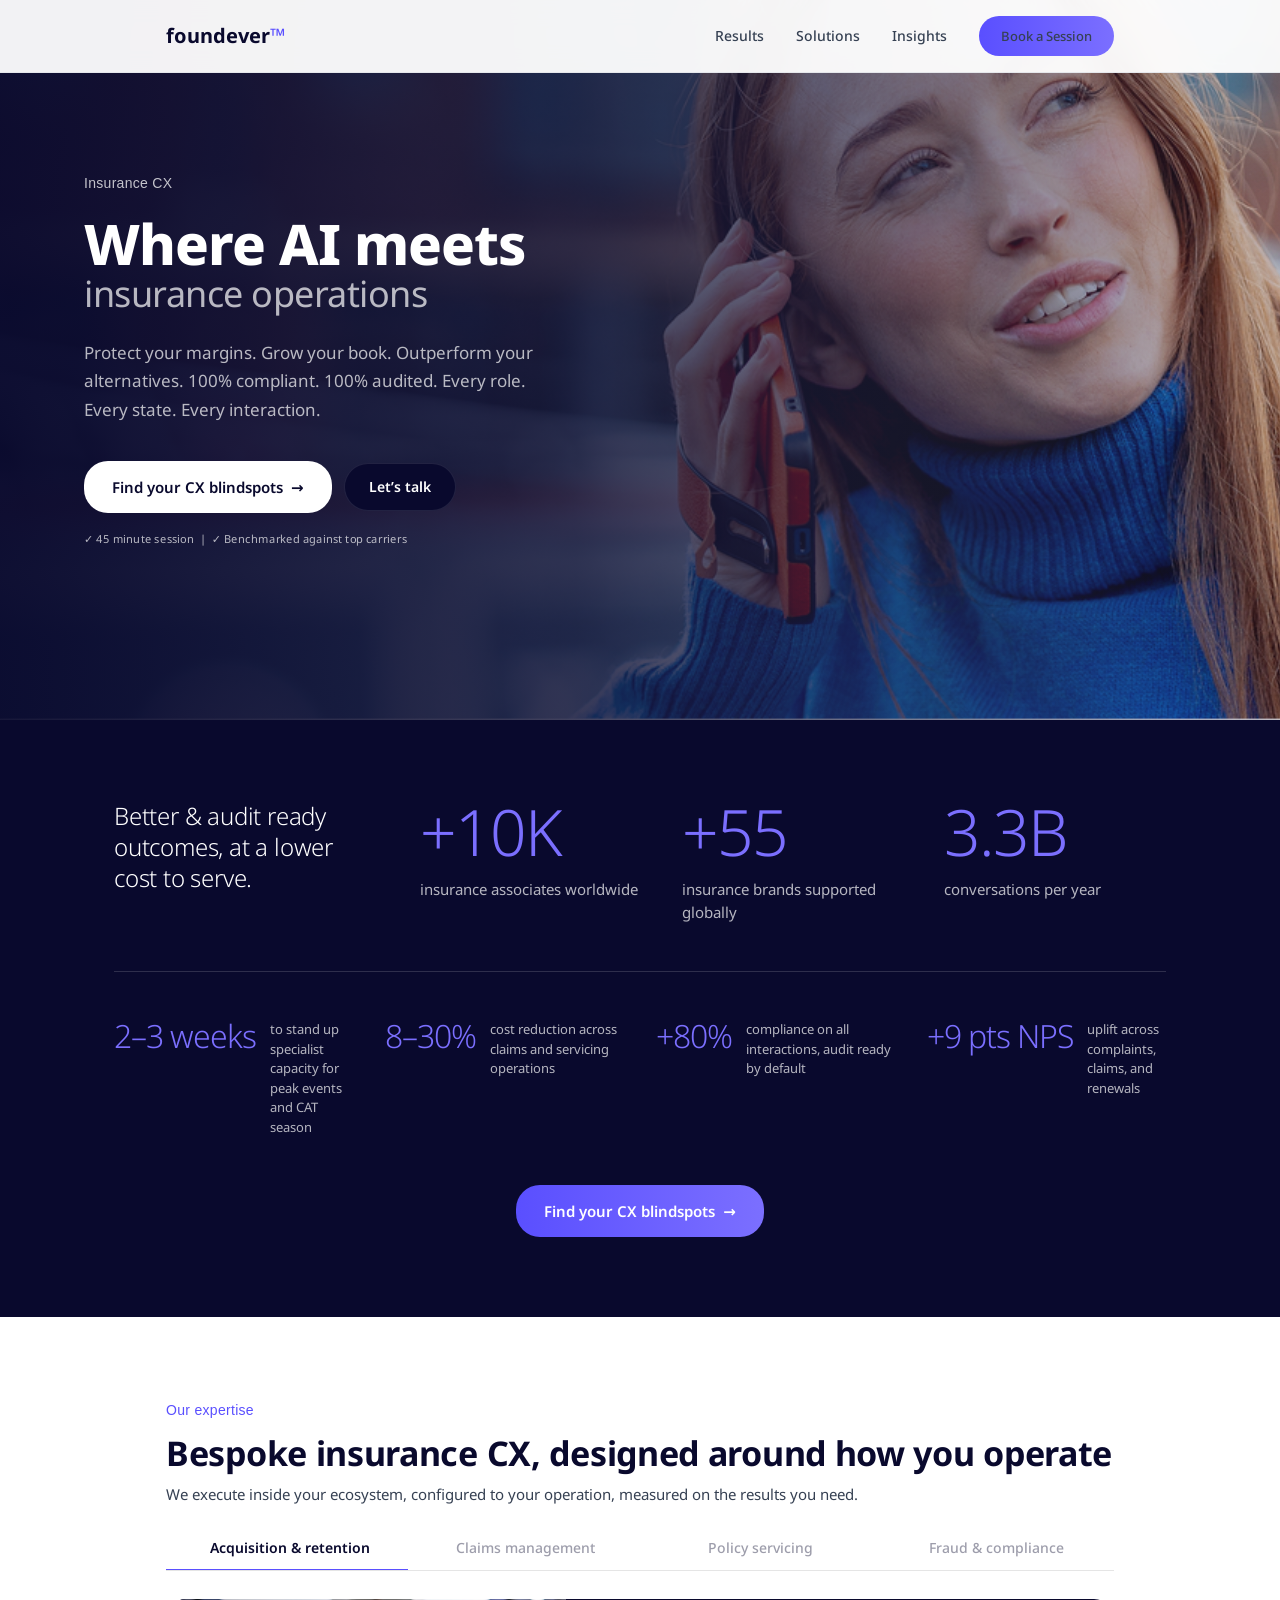
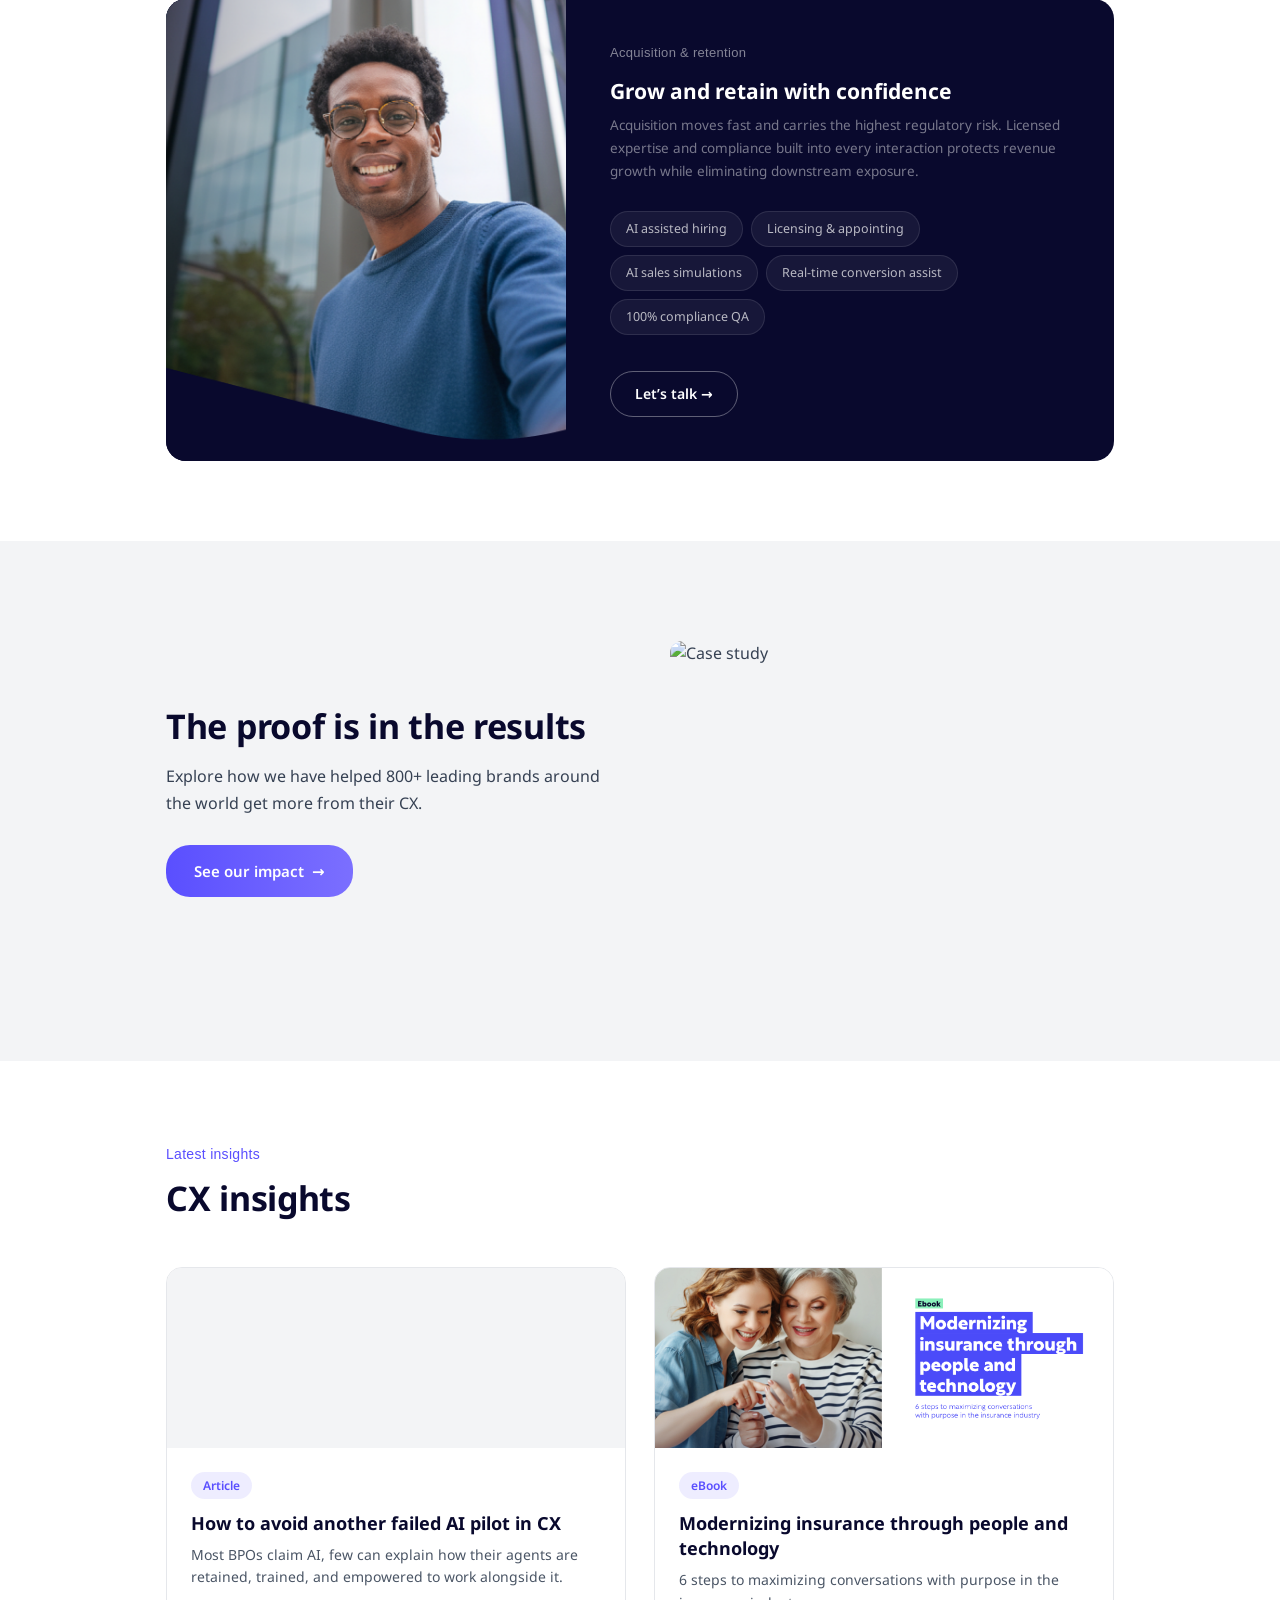
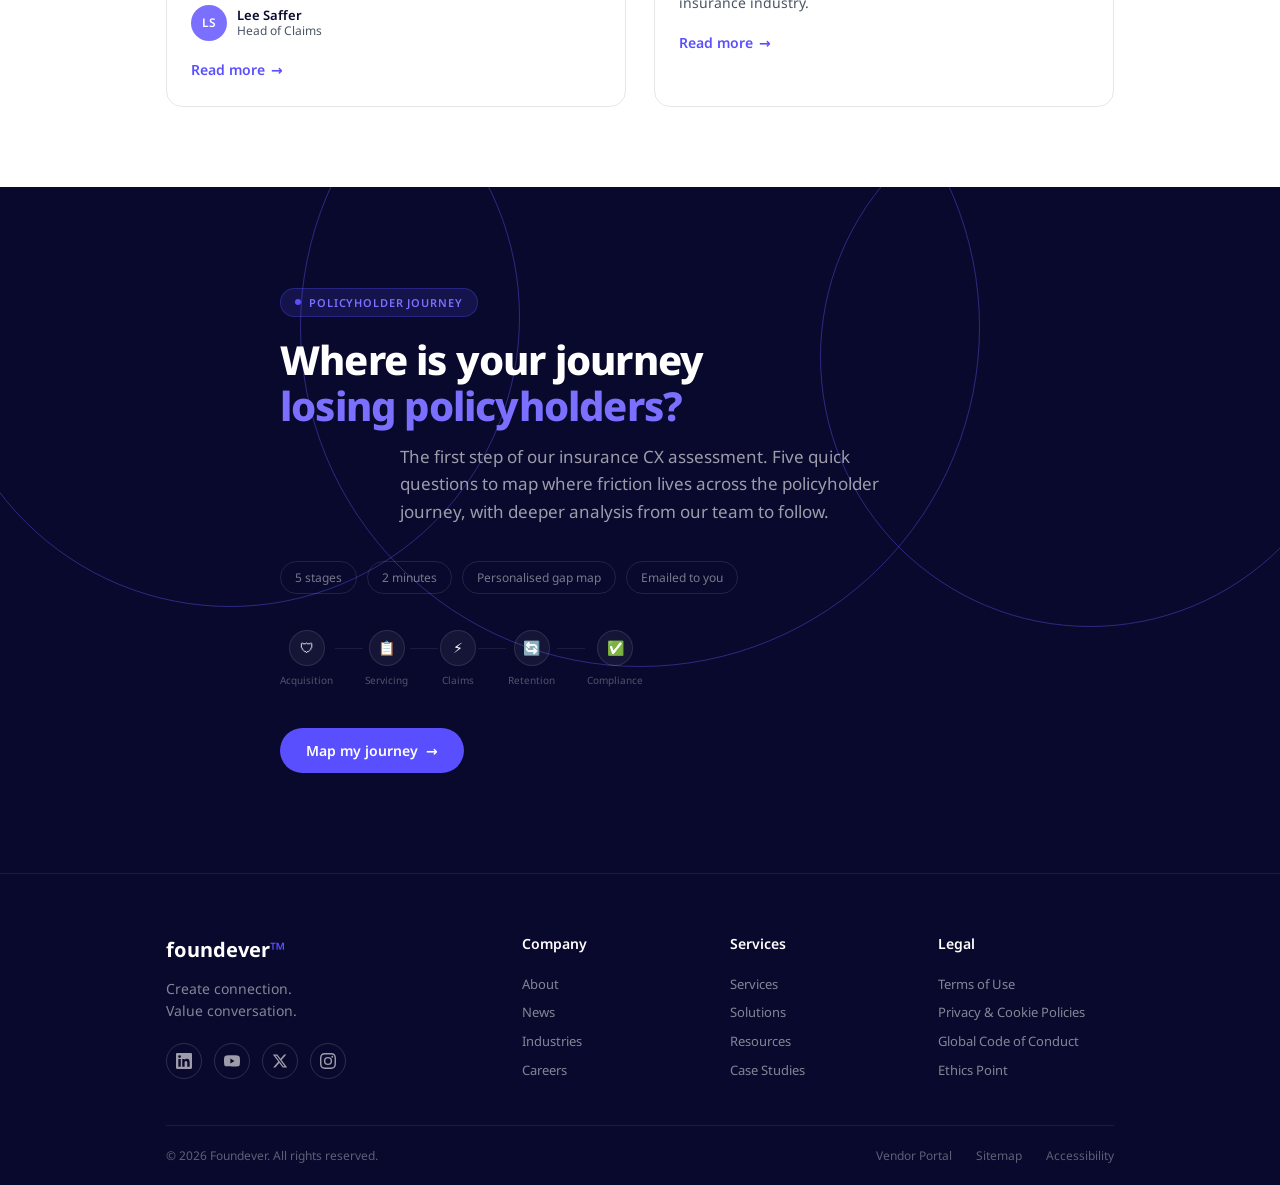
==== commit 5d47d7be: "Frame quiz as first step of full assessment (A and B) Updates three spots so visitors understand the" ====
--- a/b/index.html
+++ b/b/index.html
@@ -269,7 +269,7 @@
         <div class="cqz-screen active" id="cqz-screen-intro">
           <div class="cqz-pill"><span class="cqz-pill-dot"></span>Policyholder Journey</div>
           <h2 class="cqz-intro-title">Where is your journey<br><em>losing policyholders?</em></h2>
-          <p class="cqz-intro-desc">Five quick questions, one for each stage of the policyholder journey. Tell us where the friction is and we&rsquo;ll map exactly where CX is costing you, and what to do about it.</p>
+          <p class="cqz-intro-desc">The first step of our insurance CX assessment. Five quick questions to map where friction lives across the policyholder journey, with deeper analysis from our team to follow.</p>
 
           <div class="cqz-intro-tags">
             <div class="cqz-intro-tag">5 stages</div>
@@ -341,11 +341,11 @@
 
           <div class="cqz-summary-bar">
             <p class="cqz-summary-text" id="cqz-summary-text"></p>
-            <button type="button" class="cqz-btn" data-action="scrollToEmail">Get the full report <span class="arrow">&rarr;</span></button>
+            <button type="button" class="cqz-btn" data-action="scrollToEmail">Book the full assessment <span class="arrow">&rarr;</span></button>
           </div>
 
           <div class="cqz-email-section" id="cqz-email-section">
-            <p class="cqz-email-label">We&rsquo;ll email you a branded version of your journey map with tailored recommendations.</p>
+            <p class="cqz-email-label">We&rsquo;ll email your gap map and book the full assessment with our insurance CX team.</p>
             <div class="cqz-email-row">
               <input class="cqz-email-input" type="email" placeholder="you@yourcompany.com" id="cqz-email-input">
               <button type="button" class="cqz-btn" id="cqz-email-btn" data-action="sendResults">Send my map <span class="arrow">&rarr;</span></button>
--- a/styles.css
+++ b/styles.css
@@ -1299,21 +1299,24 @@
 }
 
 /* Results */
-.cqz-results-intro { margin-bottom: 36px; }
+.cqz-results-intro { margin-bottom: 36px; padding: 0; }
 
 .cqz-results-title {
   font-size: clamp(22px, 4vw, 32px);
   font-weight: 800;
-  letter-spacing: -0.02em;
-  margin-bottom: 10px;
+  letter-spacing: 0;
   line-height: 1.2;
   color: #ffffff;
+  margin: 0 0 10px;
+  padding: 0;
 }
 .cqz-results-desc {
   font-size: 14px;
   color: rgba(255,255,255,0.5);
   line-height: 1.65;
   max-width: 520px;
+  margin: 0;
+  padding: 0;
 }
 
 /* Journey map (results) */
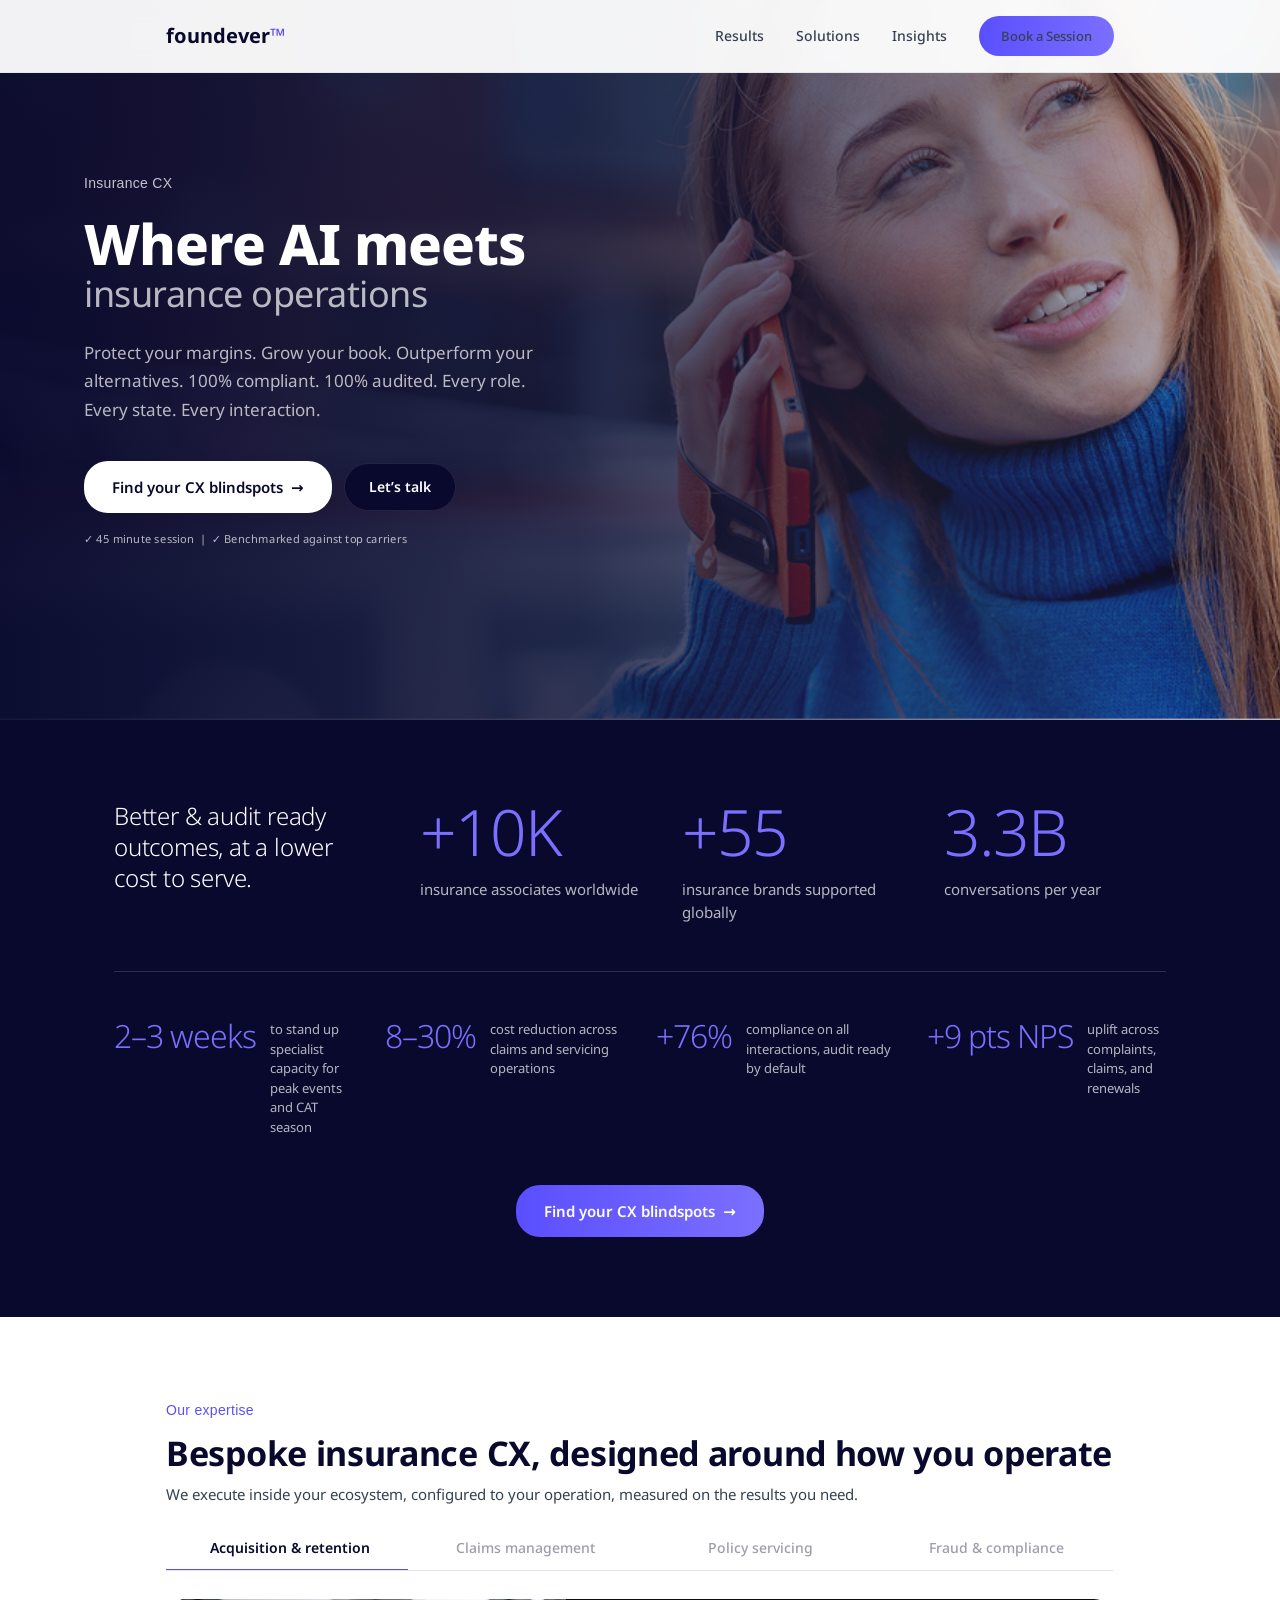
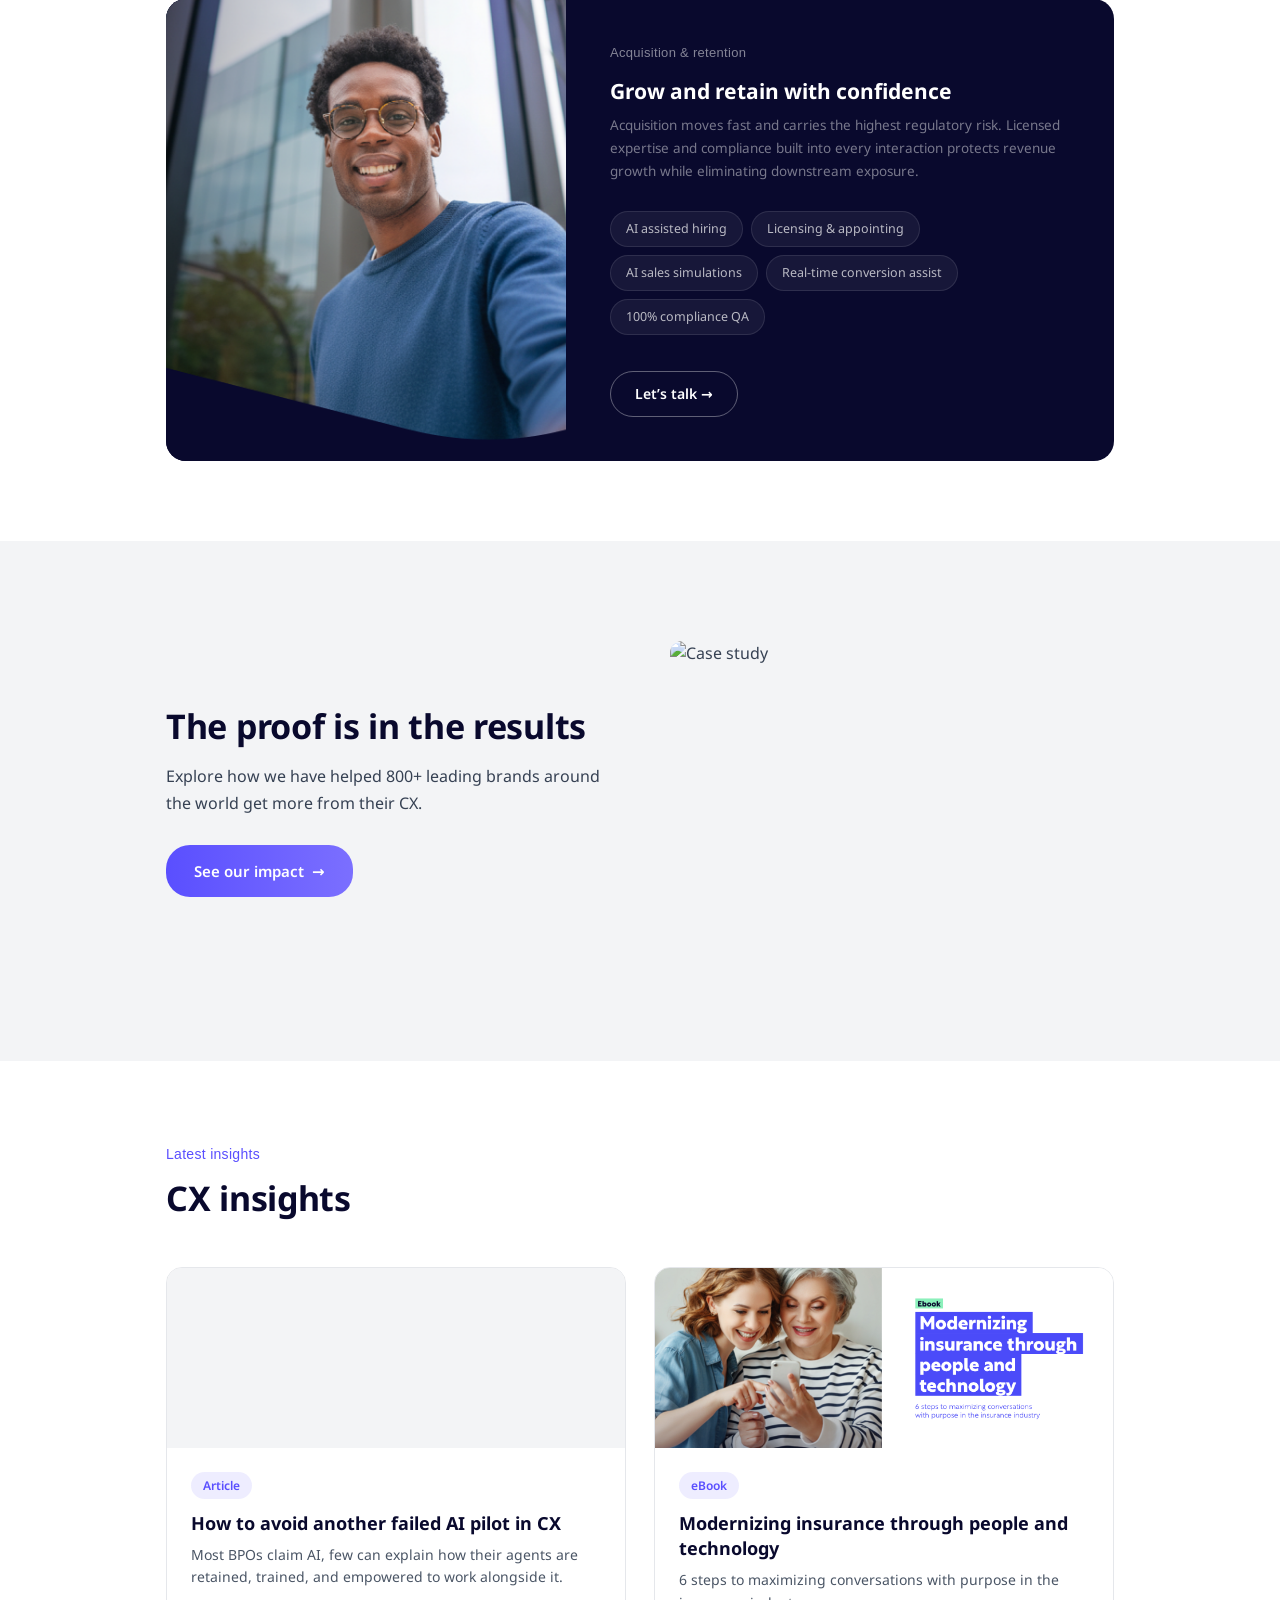
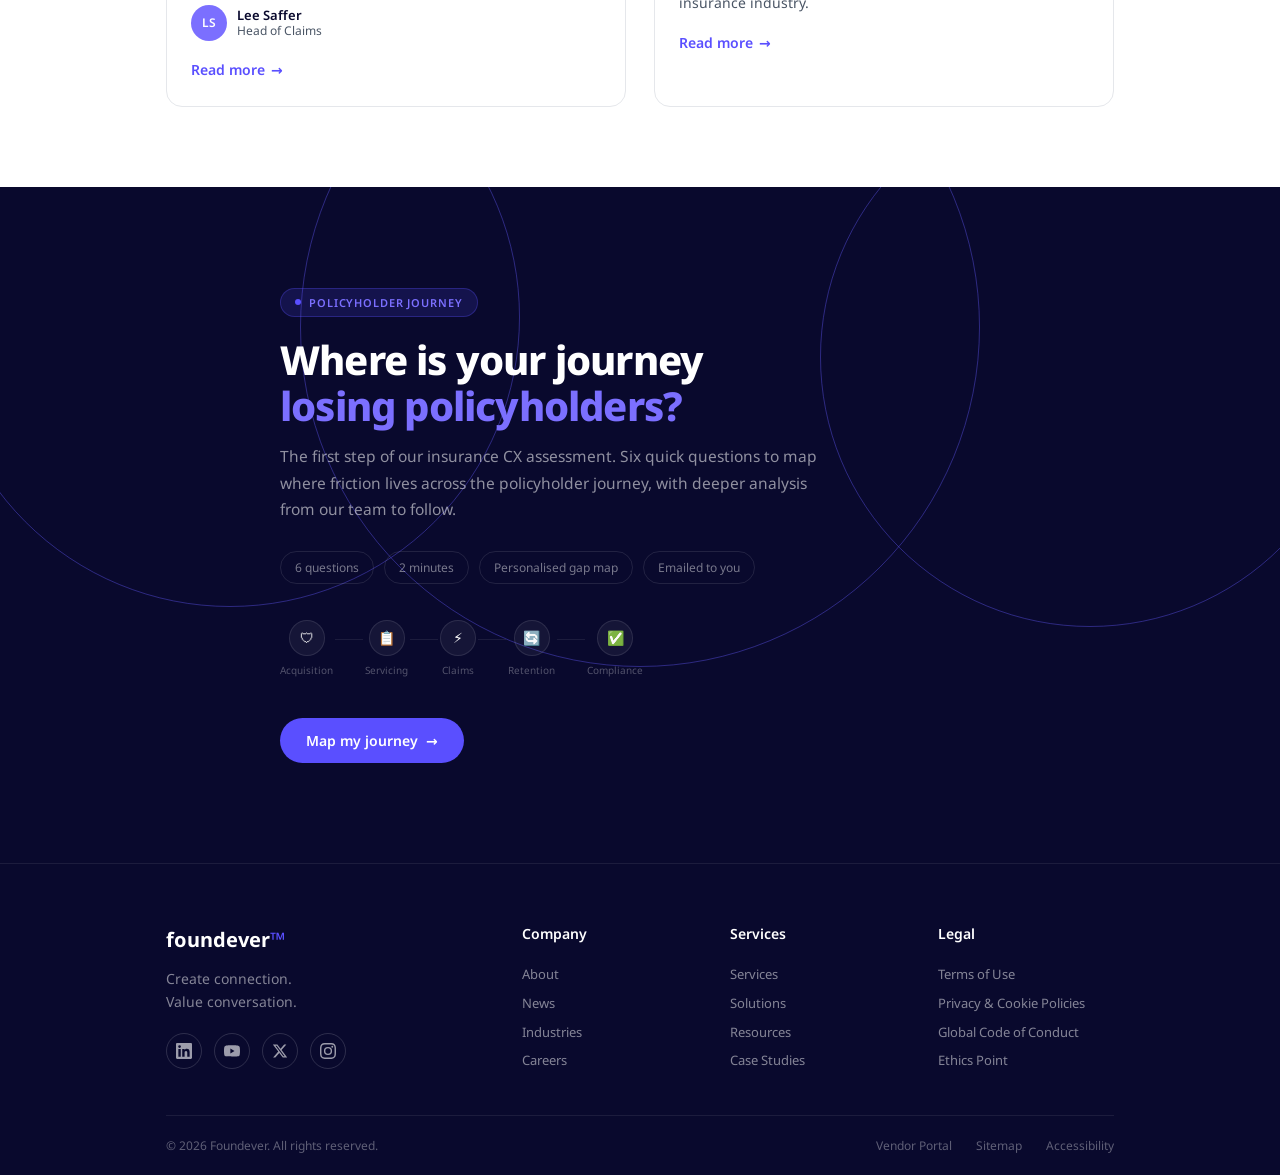
==== commit 24b4dade: "Quiz refactor: priority Q first, lead-gate before results New flow: 1. Intro 2. 6 questions: Q1 stra" ====
--- a/b/index.html
+++ b/b/index.html
@@ -269,10 +269,10 @@
         <div class="cqz-screen active" id="cqz-screen-intro">
           <div class="cqz-pill"><span class="cqz-pill-dot"></span>Policyholder Journey</div>
           <h2 class="cqz-intro-title">Where is your journey<br><em>losing policyholders?</em></h2>
-          <p class="cqz-intro-desc">The first step of our insurance CX assessment. Five quick questions to map where friction lives across the policyholder journey, with deeper analysis from our team to follow.</p>
+          <p class="cqz-intro-desc">The first step of our insurance CX assessment. Six quick questions to map where friction lives across the policyholder journey, with deeper analysis from our team to follow.</p>
 
           <div class="cqz-intro-tags">
-            <div class="cqz-intro-tag">5 stages</div>
+            <div class="cqz-intro-tag">6 questions</div>
             <div class="cqz-intro-tag">2 minutes</div>
             <div class="cqz-intro-tag">Personalised gap map</div>
             <div class="cqz-intro-tag">Emailed to you</div>
@@ -328,6 +328,37 @@
           </div>
         </div>
 
+        <!-- DETAILS / EMAIL GATE -->
+        <div class="cqz-screen" id="cqz-screen-details">
+          <div class="cqz-pill"><span class="cqz-pill-dot"></span>One last step</div>
+          <h2 class="cqz-results-title">Tell us where to send your gap map</h2>
+          <p class="cqz-results-desc">Your personalised journey map is ready. Drop your details below and we&rsquo;ll reveal where the friction lives, and email a branded copy to your inbox.</p>
+
+          <form class="cqz-details-form" id="cqz-details-form">
+            <div class="cqz-form-row">
+              <label class="cqz-form-label" for="cqz-name">Your name</label>
+              <input class="cqz-form-input" type="text" id="cqz-name" required autocomplete="name">
+            </div>
+            <div class="cqz-form-row">
+              <label class="cqz-form-label" for="cqz-work-email">Work email</label>
+              <input class="cqz-form-input" type="email" id="cqz-work-email" required placeholder="you@yourcompany.com" autocomplete="email">
+            </div>
+            <div class="cqz-form-row">
+              <label class="cqz-form-label" for="cqz-company">Company</label>
+              <input class="cqz-form-input" type="text" id="cqz-company" required autocomplete="organization">
+            </div>
+            <div class="cqz-form-row">
+              <label class="cqz-form-label" for="cqz-role">Role <span class="cqz-form-optional">(optional)</span></label>
+              <input class="cqz-form-input" type="text" id="cqz-role" autocomplete="organization-title">
+            </div>
+            <div class="cqz-form-actions">
+              <button type="submit" class="cqz-btn">See my gap map <span class="arrow">&rarr;</span></button>
+              <button type="button" class="cqz-btn-ghost" data-action="back-to-questions">&larr; Back</button>
+            </div>
+            <p class="cqz-form-note">By submitting, you agree to receive your gap map and a follow-up from our insurance CX team.</p>
+          </form>
+        </div>
+
         <!-- RESULTS -->
         <div class="cqz-screen" id="cqz-screen-results">
           <div class="cqz-results-intro">
@@ -341,16 +372,10 @@
 
           <div class="cqz-summary-bar">
             <p class="cqz-summary-text" id="cqz-summary-text"></p>
-            <button type="button" class="cqz-btn" data-action="scrollToEmail">Book the full assessment <span class="arrow">&rarr;</span></button>
-          </div>
-
-          <div class="cqz-email-section" id="cqz-email-section">
-            <p class="cqz-email-label">We&rsquo;ll email your gap map and book the full assessment with our insurance CX team.</p>
-            <div class="cqz-email-row">
-              <input class="cqz-email-input" type="email" placeholder="you@yourcompany.com" id="cqz-email-input">
-              <button type="button" class="cqz-btn" id="cqz-email-btn" data-action="sendResults">Send my map <span class="arrow">&rarr;</span></button>
-            </div>
-          </div>
+            <button type="button" class="cqz-btn" data-action="bookAssessment">Book the full assessment <span class="arrow">&rarr;</span></button>
+          </div>
+
+          <p class="cqz-results-confirm" id="cqz-results-confirm"></p>
 
           <div class="cqz-restart-wrap">
             <span class="cqz-restart-link" data-action="restart">Start over</span>
--- a/styles.css
+++ b/styles.css
@@ -851,38 +851,6 @@
   top: -100px; right: -80px;
 }
 
-.final-cta-content {
-  position: relative;
-  z-index: 1;
-  max-width: 600px;
-  margin: 0 auto;
-}
-
-.final-cta h1 {
-  color: var(--white);
-  font-size: 40px;
-  font-weight: 800;
-  line-height: 1.1;
-  letter-spacing: -0.5px;
-  margin-bottom: 16px;
-}
-
-.final-cta p {
-  color: rgba(255,255,255,0.6);
-  margin-bottom: 36px;
-  font-size: 17px;
-  line-height: 1.6;
-  max-width: 480px;
-  margin-left: auto;
-  margin-right: auto;
-}
-
-.final-cta-btns {
-  display: flex;
-  gap: 12px;
-  justify-content: center;
-  flex-wrap: wrap;
-}
 
 .btn-cta-primary {
   background: var(--white);
@@ -1460,6 +1428,69 @@
 }
 .cqz-restart-link:hover { color: rgba(255,255,255,0.55); }
 
+/* Results confirm message (after lead submit) */
+.cqz-results-confirm {
+  font-size: 12px;
+  color: rgba(165,170,255,0.7);
+  margin: 12px 0 0;
+  padding: 0;
+}
+.cqz-results-confirm:empty { display: none; }
+
+/* Details / lead-gate form */
+.cqz-details-form {
+  margin-top: 8px;
+}
+.cqz-form-row {
+  display: flex;
+  flex-direction: column;
+  gap: 6px;
+  margin-bottom: 14px;
+}
+.cqz-form-label {
+  font-size: 12px;
+  font-weight: 500;
+  color: rgba(255,255,255,0.55);
+  letter-spacing: 0.02em;
+}
+.cqz-form-optional {
+  font-weight: 400;
+  color: rgba(255,255,255,0.3);
+  font-size: 11px;
+}
+.cqz-form-input {
+  padding: 12px 16px;
+  border-radius: 10px;
+  background: rgba(255,255,255,0.04);
+  border: 1.5px solid rgba(255,255,255,0.08);
+  color: #ffffff;
+  font-family: var(--font);
+  font-size: 14px;
+  outline: none;
+  transition: border-color 0.2s, background 0.2s;
+}
+.cqz-form-input::placeholder { color: rgba(255,255,255,0.22); }
+.cqz-form-input:focus {
+  border-color: rgba(90,79,255,0.6);
+  background: rgba(90,79,255,0.05);
+}
+
+.cqz-form-actions {
+  display: flex;
+  align-items: center;
+  gap: 10px;
+  margin-top: 8px;
+  flex-wrap: wrap;
+}
+.cqz-form-note {
+  font-size: 11px;
+  color: rgba(255,255,255,0.32);
+  margin: 16px 0 0;
+  padding: 0;
+  line-height: 1.5;
+  max-width: 520px;
+}
+
 @media (max-width: 700px) {
   .cqz-journey-map, .cqz-rec-cards { grid-template-columns: 1fr; }
   .cqz-journey-map::before { display: none; }
@@ -1468,4 +1499,6 @@
   .cqz-journey-preview { gap: 4px; }
   .cqz-q-nav { flex-direction: column-reverse; align-items: stretch; }
   .cqz-q-nav .cqz-btn, .cqz-q-nav .cqz-btn-ghost { width: 100%; justify-content: center; }
-}
+  .cqz-form-actions { flex-direction: column-reverse; align-items: stretch; }
+  .cqz-form-actions .cqz-btn, .cqz-form-actions .cqz-btn-ghost { width: 100%; justify-content: center; }
+}
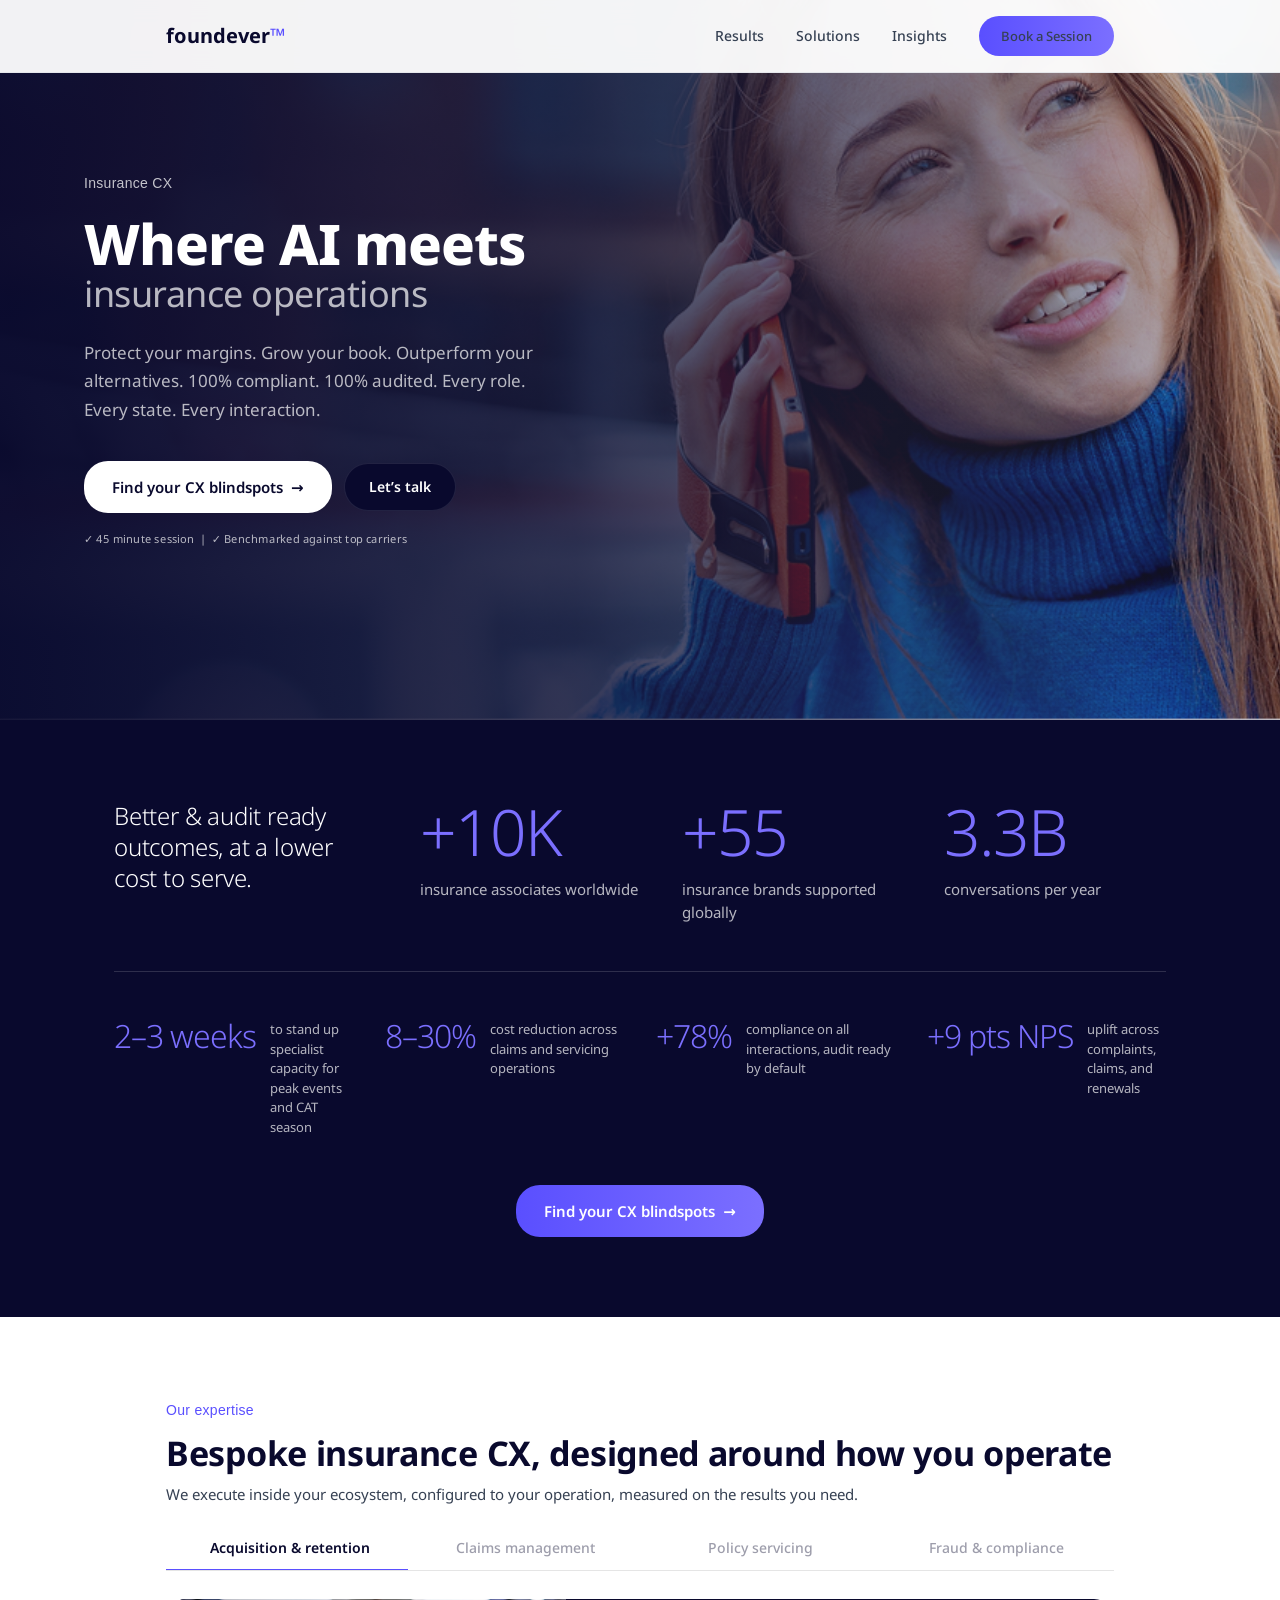
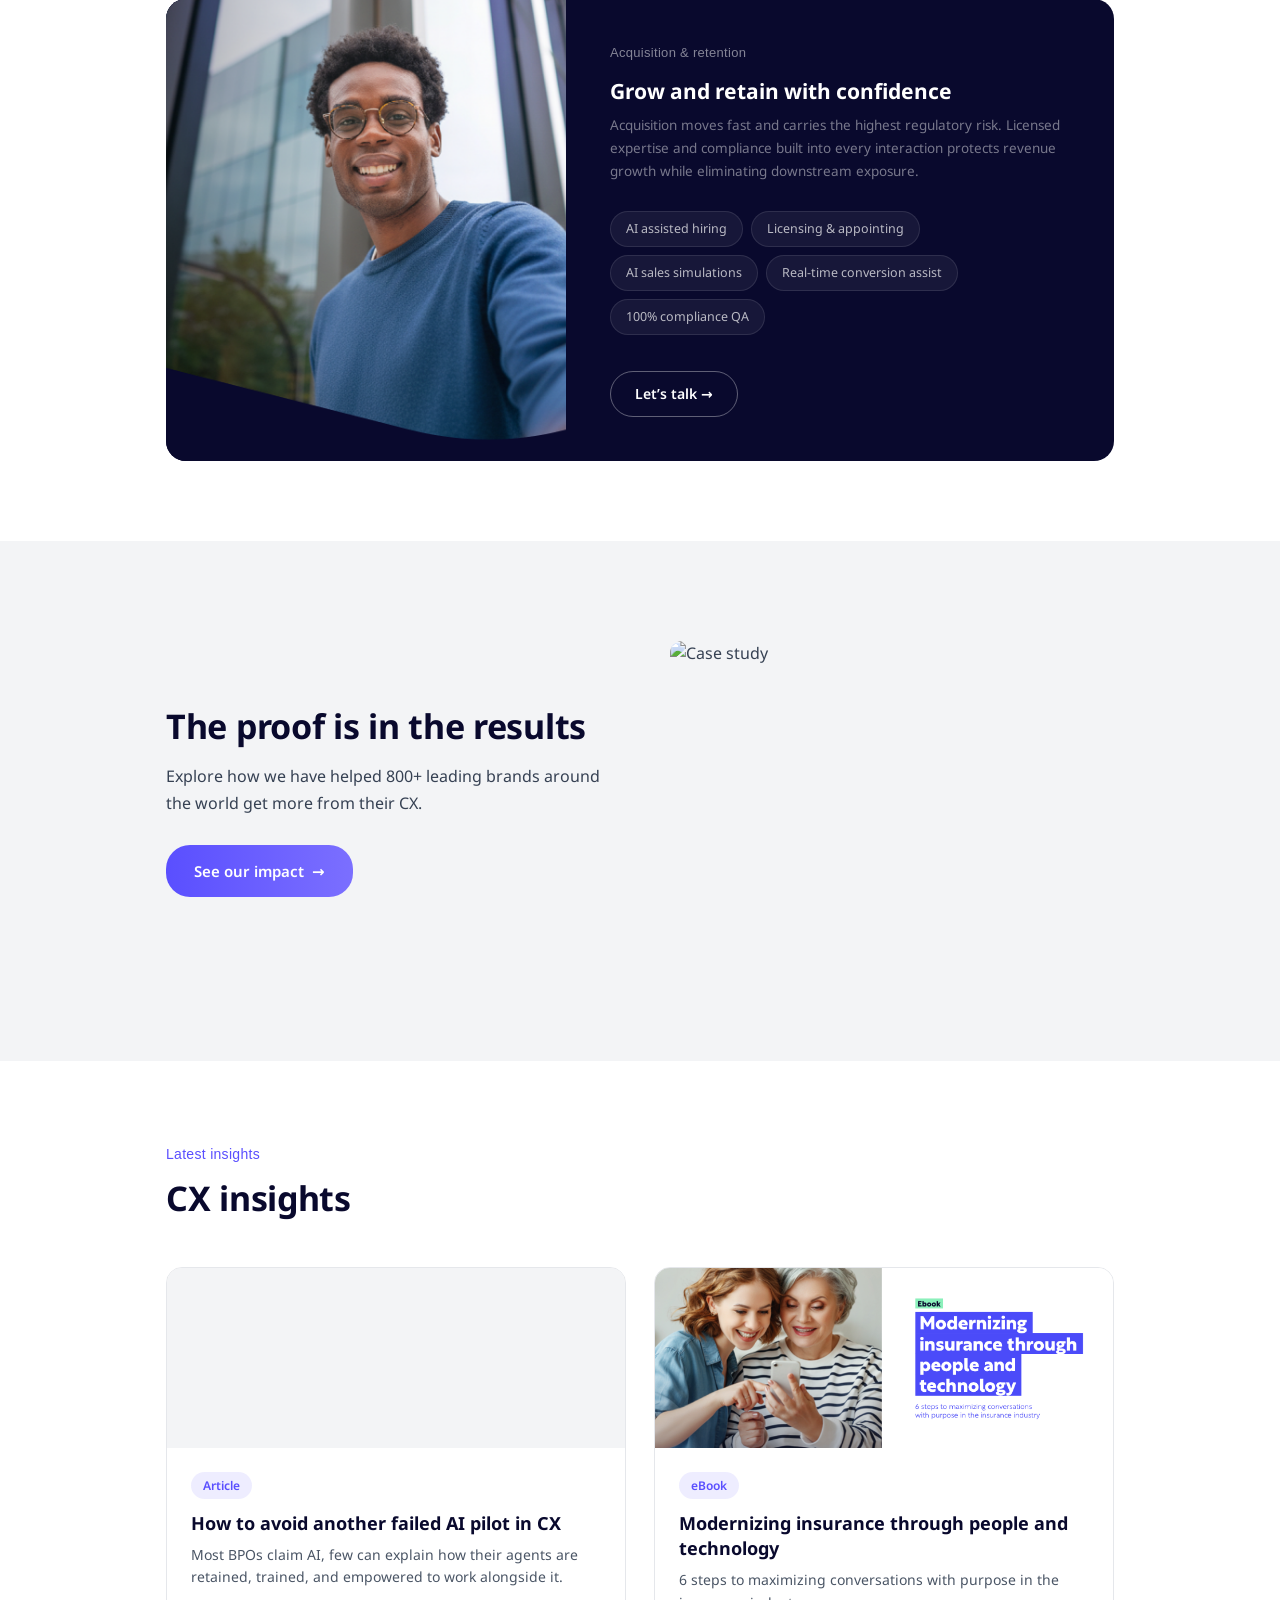
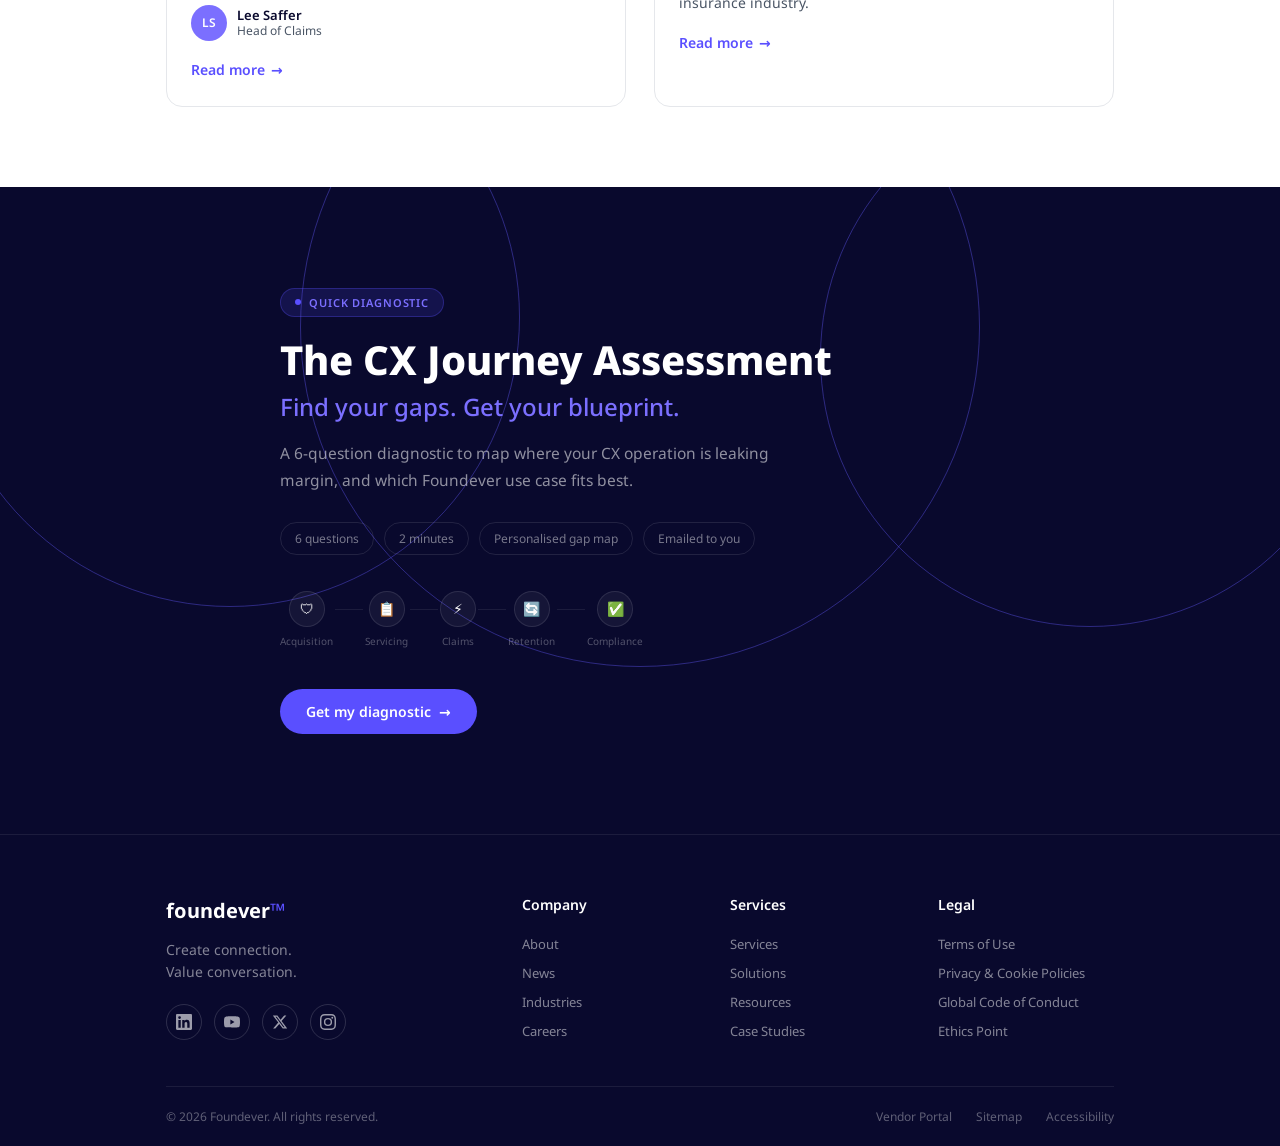
==== commit 0a9ec0d6: "Reframe quiz intro in workflows.io voice A and B both update: - Pill: "Policyholder Journey" -> "Qui" ====
--- a/b/index.html
+++ b/b/index.html
@@ -267,9 +267,10 @@
 
         <!-- INTRO -->
         <div class="cqz-screen active" id="cqz-screen-intro">
-          <div class="cqz-pill"><span class="cqz-pill-dot"></span>Policyholder Journey</div>
-          <h2 class="cqz-intro-title">Where is your journey<br><em>losing policyholders?</em></h2>
-          <p class="cqz-intro-desc">The first step of our insurance CX assessment. Six quick questions to map where friction lives across the policyholder journey, with deeper analysis from our team to follow.</p>
+          <div class="cqz-pill"><span class="cqz-pill-dot"></span>Quick Diagnostic</div>
+          <h2 class="cqz-intro-title">The CX Journey Assessment</h2>
+          <p class="cqz-intro-subtitle">Find your gaps. Get your blueprint.</p>
+          <p class="cqz-intro-desc">A 6-question diagnostic to map where your CX operation is leaking margin, and which Foundever use case fits best.</p>
 
           <div class="cqz-intro-tags">
             <div class="cqz-intro-tag">6 questions</div>
@@ -315,7 +316,7 @@
             </div>
           </div>
 
-          <button type="button" class="cqz-btn" data-action="start">Map my journey <span class="arrow">&rarr;</span></button>
+          <button type="button" class="cqz-btn" data-action="start">Get my diagnostic <span class="arrow">&rarr;</span></button>
         </div>
 
         <!-- QUESTIONS -->
--- a/styles.css
+++ b/styles.css
@@ -1064,18 +1064,30 @@
   font-size: clamp(26px, 5vw, 40px);
   font-weight: 800;
   line-height: 1.15;
-  letter-spacing: -0.02em;
-  margin-bottom: 14px;
+  letter-spacing: 0;
+  margin: 0 0 8px;
+  padding: 0;
   color: #ffffff;
 }
 .cqz-intro-title em { color: var(--purple-light); font-style: normal; }
+
+.cqz-intro-subtitle {
+  font-size: clamp(18px, 2.6vw, 24px);
+  font-weight: 500;
+  color: var(--purple-light);
+  margin: 0 0 18px;
+  padding: 0;
+  line-height: 1.3;
+  letter-spacing: 0;
+}
 
 .cqz-intro-desc {
   font-size: 15.5px;
   color: rgba(255,255,255,0.55);
   line-height: 1.72;
   max-width: 540px;
-  margin-bottom: 28px;
+  margin: 0 0 28px;
+  padding: 0;
 }
 
 .cqz-intro-tags {
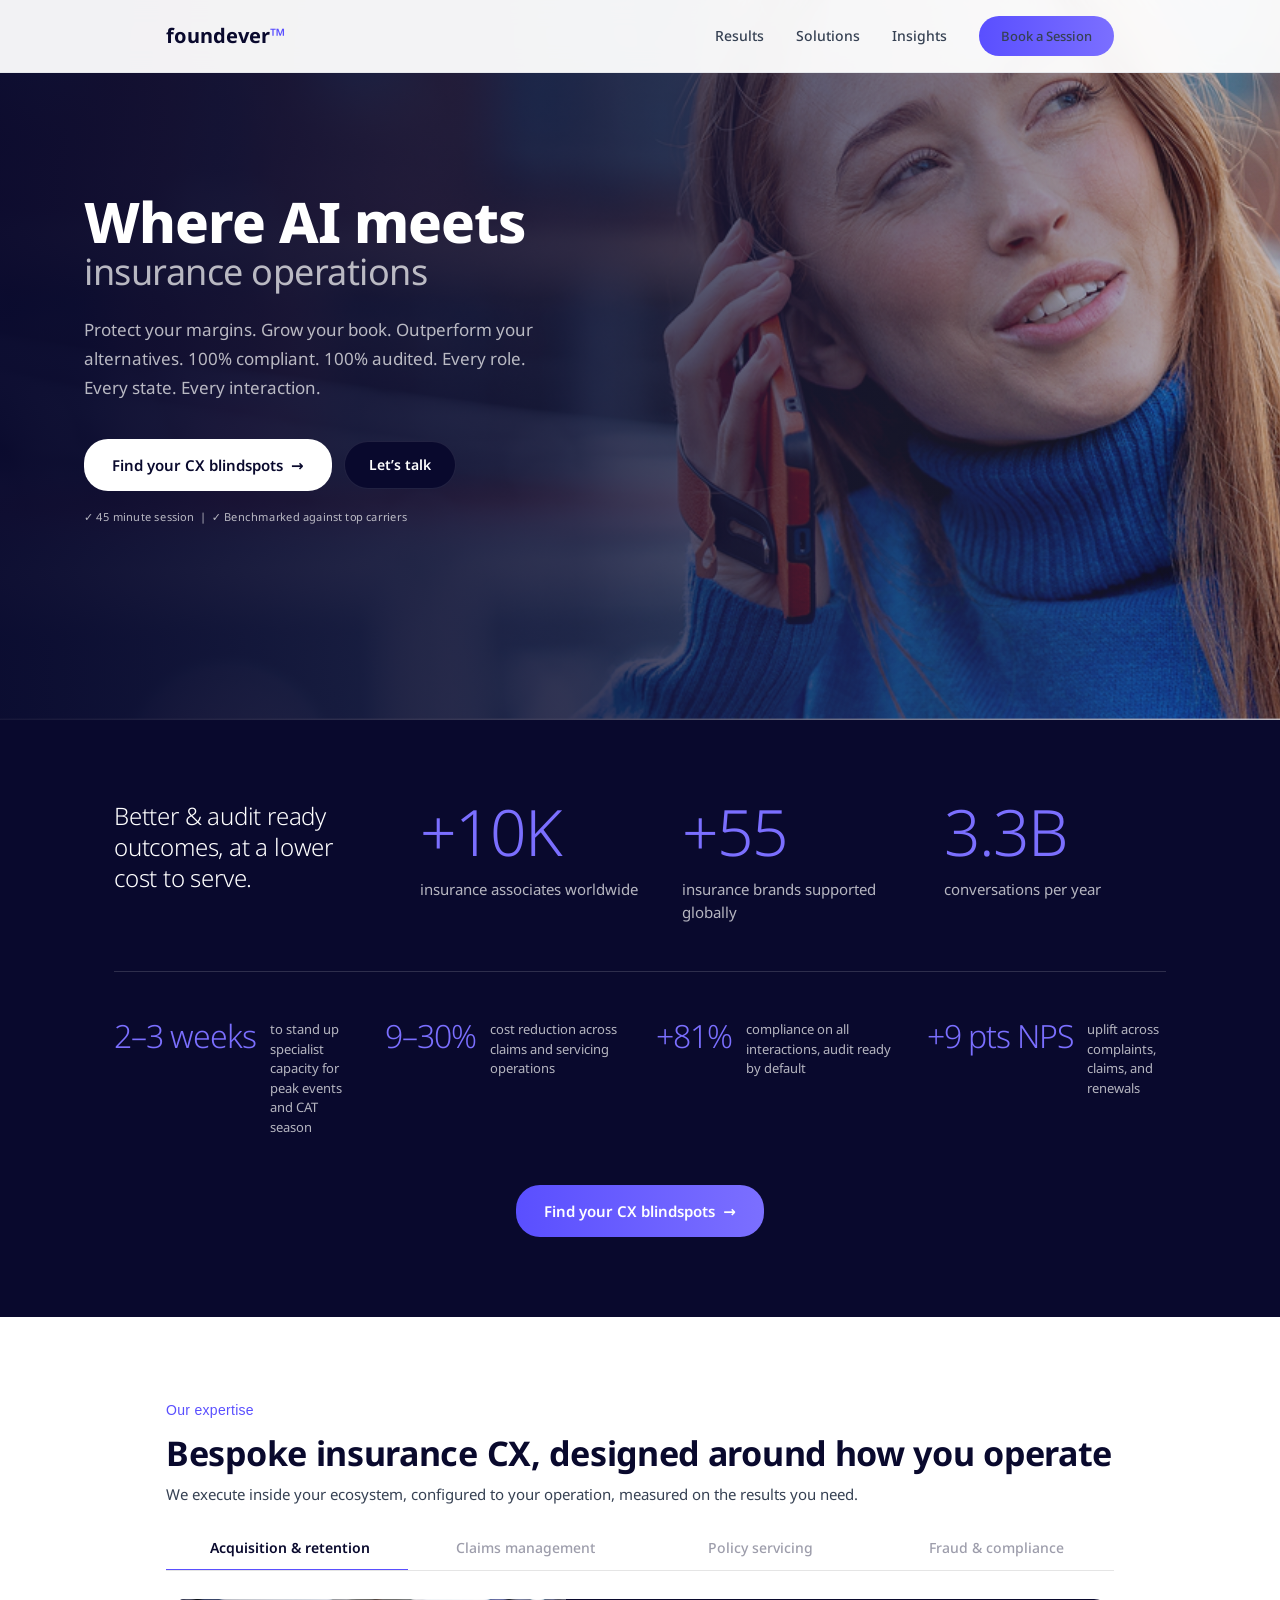
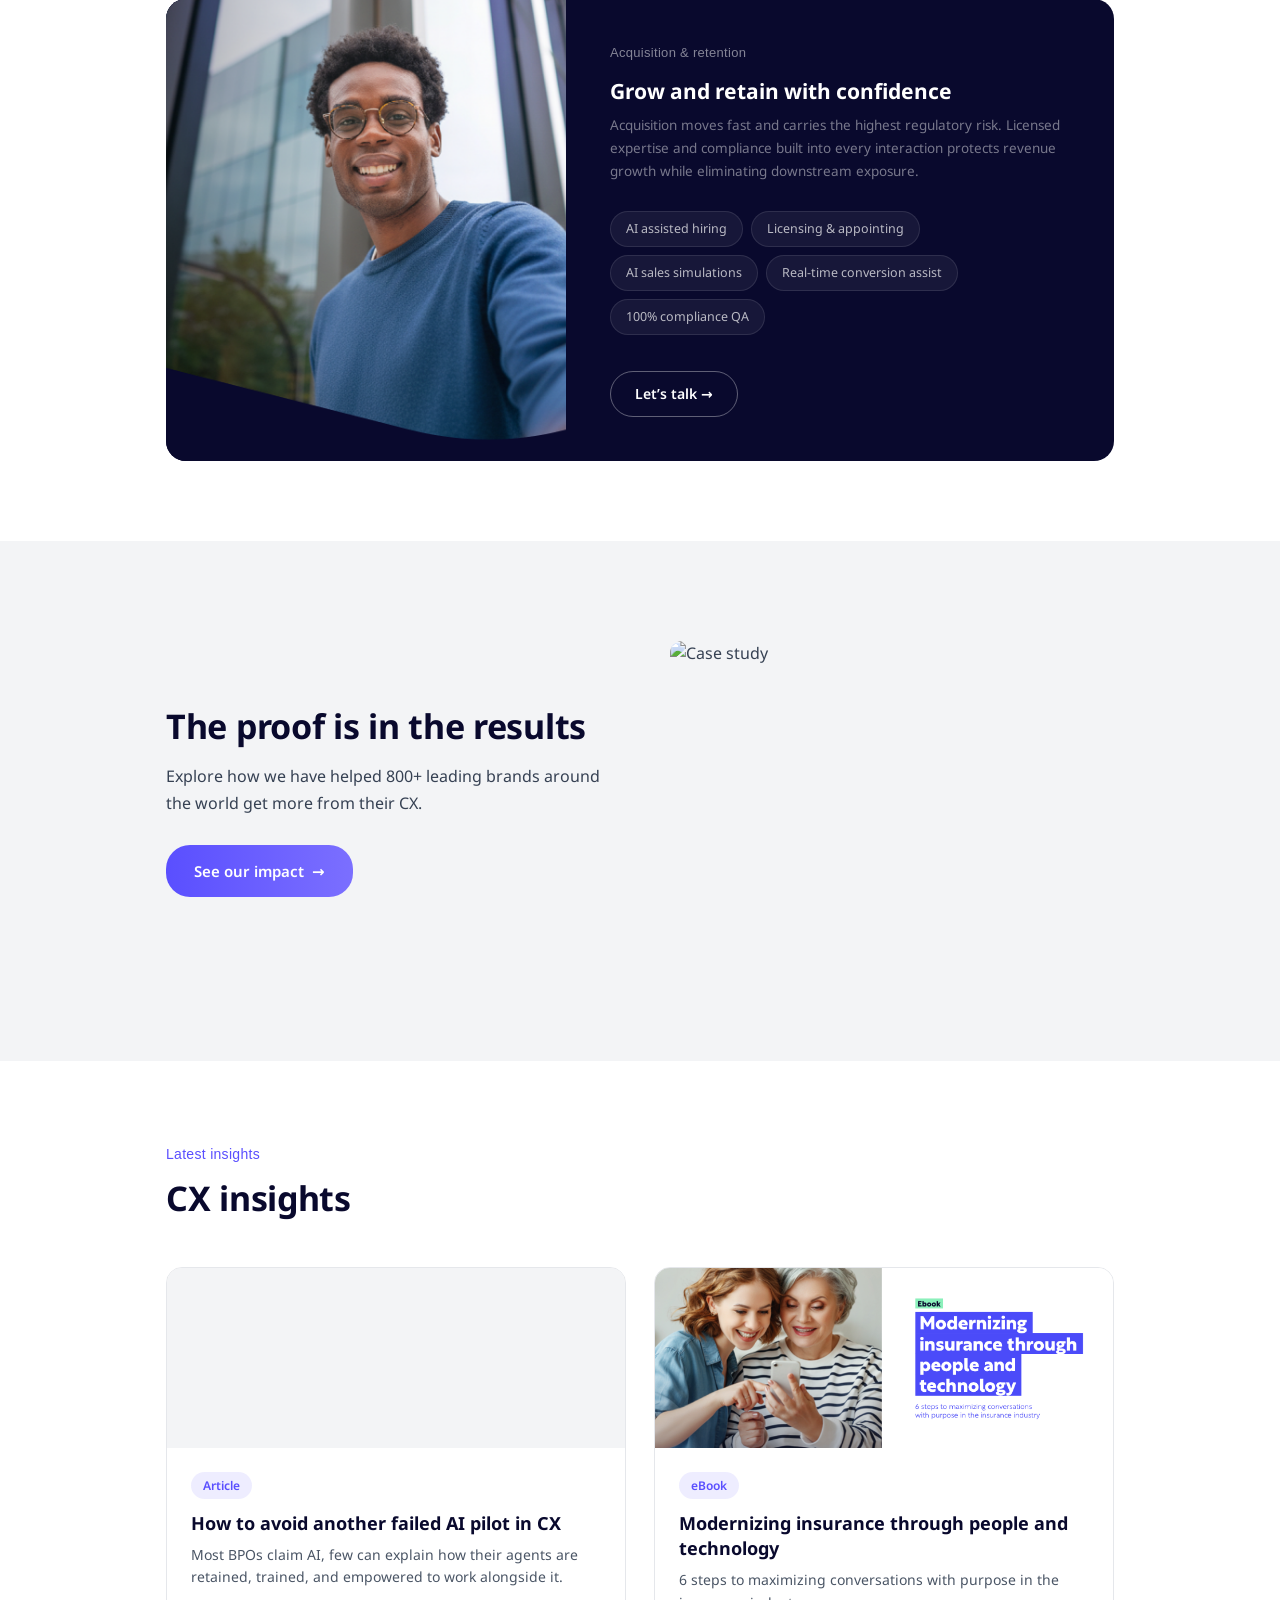
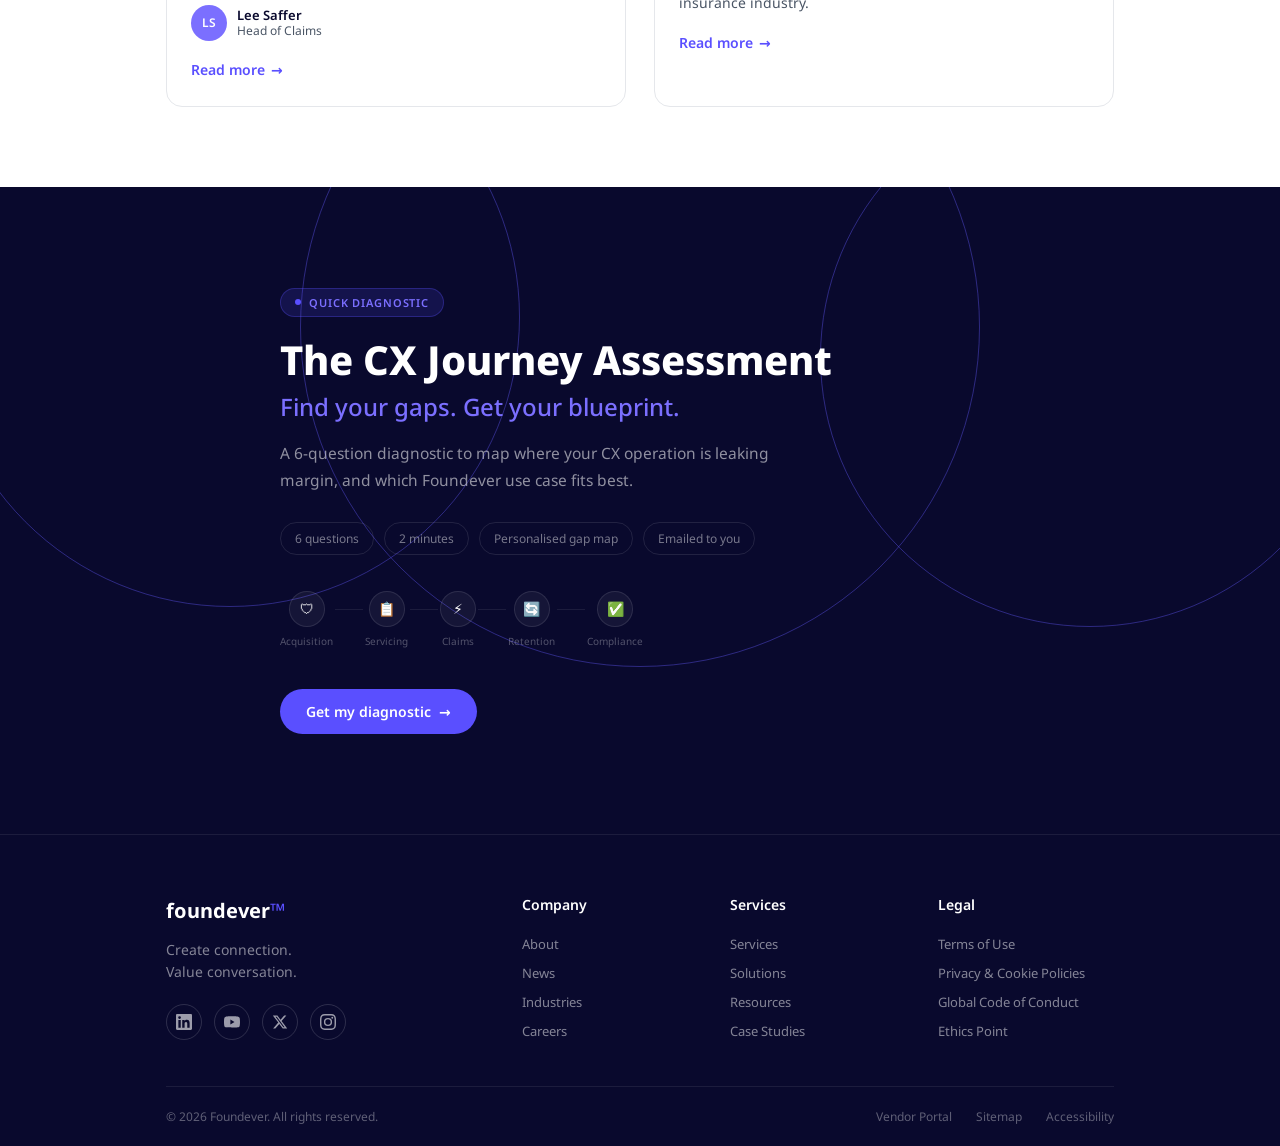
==== commit ee60b420: "B: remove "Insurance CX" hero eyebrow A already had it removed. Now both variants drop the eyebrow a" ====
--- a/b/index.html
+++ b/b/index.html
@@ -42,7 +42,6 @@
     </div>
     <div class="container">
       <div class="hero-content">
-        <span class="eyebrow hero-eyebrow">Insurance CX</span>
         <div class="hero-heading-block">
           <h1>Where AI meets</h1>
           <h2 class="hero-h2">insurance operations</h2>
--- a/styles.css
+++ b/styles.css
@@ -1514,3 +1514,98 @@
   .cqz-form-actions { flex-direction: column-reverse; align-items: stretch; }
   .cqz-form-actions .cqz-btn, .cqz-form-actions .cqz-btn-ghost { width: 100%; justify-content: center; }
 }
+
+/* ============================================================
+   MOBILE PASS — refinements layered on existing breakpoints
+   ============================================================ */
+
+/* Tablet and below */
+@media (max-width: 900px) {
+  /* Hero: kill the 60px left container margin so content uses full width */
+  .hero .container { margin-left: 0; padding: 0 24px; }
+  .hero { min-height: auto; height: auto; padding: 100px 0 64px; }
+  .hero-content { max-width: 100%; }
+  .hero p { max-width: 100%; }
+
+  /* Microcopy: allow wrapping; drop the scale transform that breaks on narrow viewports */
+  .hero-microcopy {
+    white-space: normal;
+    transform: none;
+    font-size: 12px;
+    line-height: 1.6;
+    max-width: 100%;
+  }
+
+  /* Stats top: shrink the section padding */
+  .insurance-stats { padding: 64px 0; }
+  .insurance-stats .container { max-width: 100%; padding: 0 24px; }
+}
+
+/* Phone */
+@media (max-width: 600px) {
+  /* Hero CTAs stack vertically and stretch full width */
+  .hero-cta-group { flex-direction: column; align-items: stretch; gap: 10px; }
+  .hero-cta-group .btn { justify-content: center; width: 100%; }
+
+  /* Stats: numbers smaller, layout simpler */
+  .istats-scale-num { font-size: 40px !important; letter-spacing: -1px; }
+  .istats-scale-lbl { font-size: 13px; }
+
+  /* Stats outcomes: collapse to 1-col, number above label (instead of side-by-side) */
+  .istats-outcomes { grid-template-columns: 1fr; gap: 24px; }
+  .istats-outcome { flex-direction: column; align-items: flex-start; gap: 6px; }
+  .istats-outcome-num { font-size: 24px; }
+
+  /* Quiz preview: smaller circles, tighter gaps */
+  .cqz-preview-circle { width: 28px; height: 28px; font-size: 12px; }
+  .cqz-preview-label { font-size: 9px; }
+  .cqz-preview-line { width: 14px; margin-bottom: 16px; }
+
+  /* Quiz intro tags: tighter */
+  .cqz-intro-tags { gap: 6px; }
+  .cqz-intro-tag { font-size: 11px; padding: 5px 12px; }
+
+  /* Quiz mockup KPIs: stack on phone */
+  .cqz-mockup-kpis { flex-direction: column; }
+
+  /* Footer columns: 1-col on phone */
+  .footer-columns { grid-template-columns: 1fr; gap: 24px; }
+
+  /* Section padding shrinks */
+  .solutions, .insights, .case-study--light { padding: 56px 0; }
+  .final-cta { padding: 72px 0 56px; }
+
+  /* Container padding tightens */
+  .container { padding: 0 20px; }
+}
+
+/* Small phone */
+@media (max-width: 480px) {
+  /* Hero text shrinks further so two lines don't overflow */
+  .hero h1 { font-size: 28px; line-height: 1.1; letter-spacing: -0.5px; }
+  .hero-h2 { font-size: 18px; line-height: 1.2; }
+  .hero p { font-size: 15px; line-height: 1.6; }
+
+  /* Stats text smaller */
+  .istats-headline { font-size: 18px; }
+  .istats-scale-num { font-size: 36px !important; }
+  .istats-outcome-num { font-size: 22px; }
+  .istats-outcome-lbl { font-size: 12px; }
+
+  /* Solutions card: tighter padding */
+  .sol-card-content { padding: 24px 20px; }
+  .sol-card-title { font-size: 20px; }
+
+  /* Quiz title sizes */
+  .cqz-intro-title { font-size: 26px; }
+  .cqz-intro-subtitle { font-size: 16px; }
+
+  /* Decorative outline circles in CTA: shrink so they don't dominate the layout on small screens */
+  .cta-circle-1, .cta-circle-2, .cta-circle-3 {
+    width: 280px !important;
+    height: 280px !important;
+  }
+
+  /* Logo a touch smaller */
+  .logo { font-size: 18px; }
+}
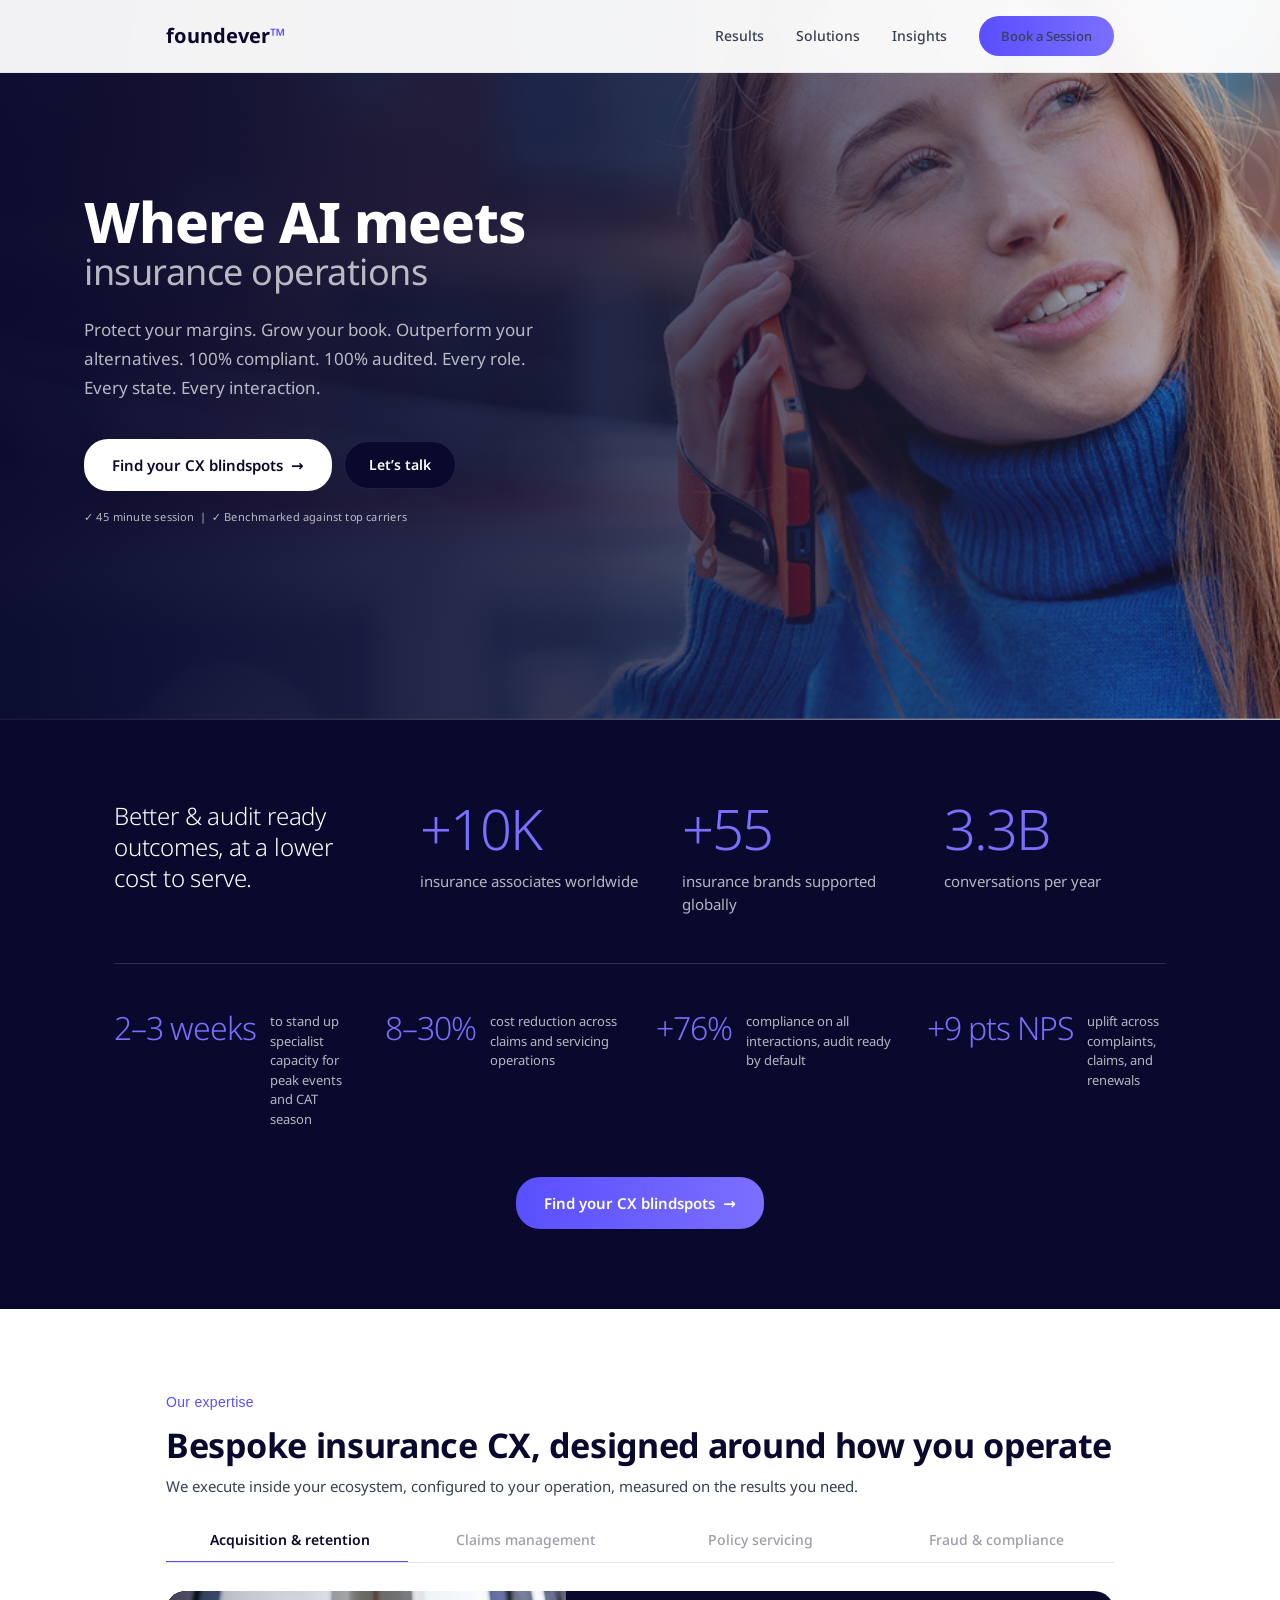
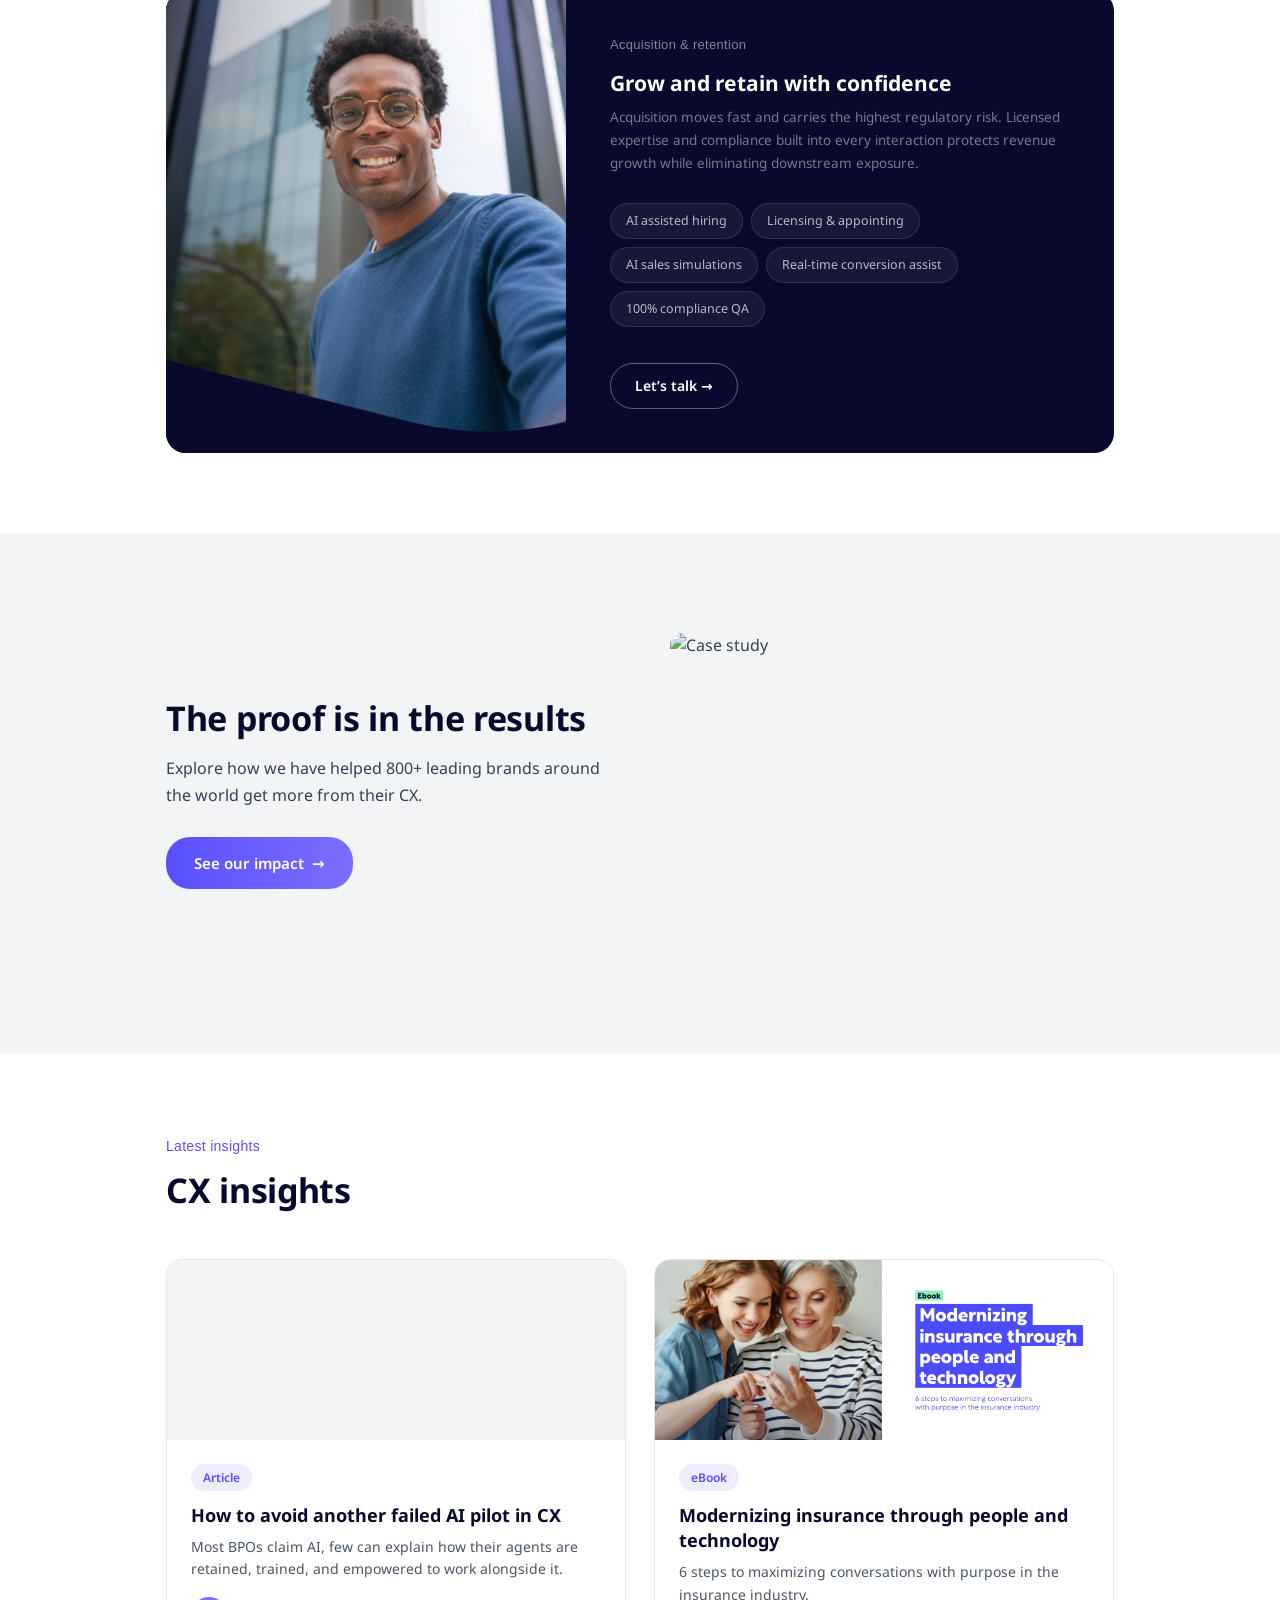
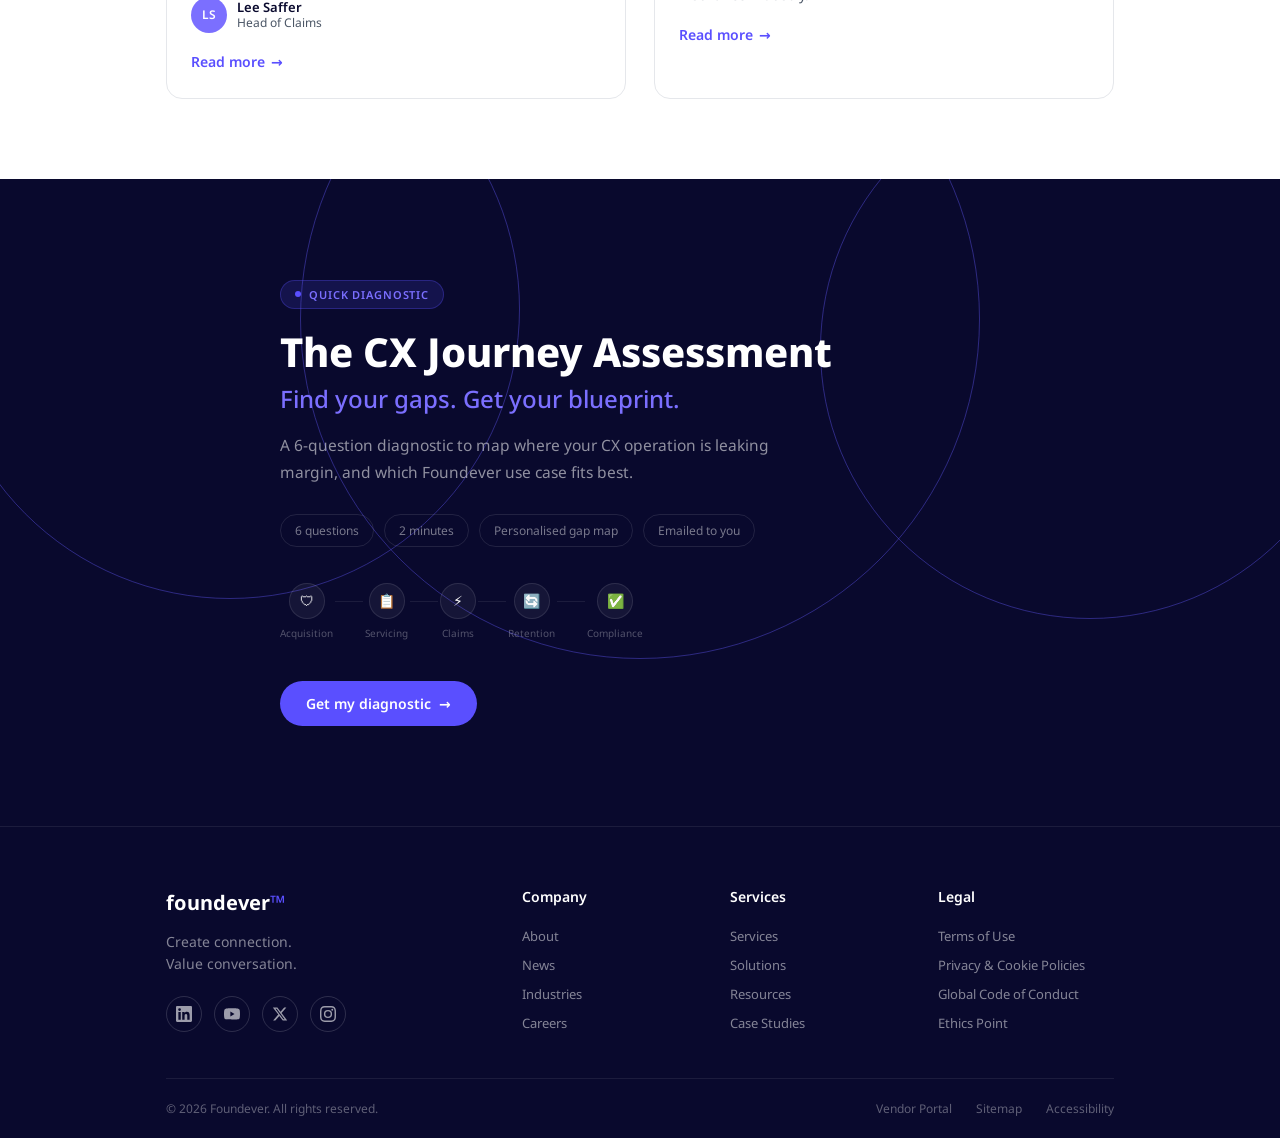
==== commit cc9e576e: "Stats band: keep key numbers on one line so labels align Co-Authored-By: Claude Sonnet 5.5 <noreply@" ====
--- a/b/index.html
+++ b/b/index.html
@@ -8,7 +8,7 @@
   <link rel="preconnect" href="https://fonts.googleapis.com">
   <link rel="preconnect" href="https://fonts.gstatic.com" crossorigin>
   <link href="https://fonts.googleapis.com/css2?family=Noto+Sans:wght@300;400;500;600;700;800;900&display=swap" rel="stylesheet">
-  <link rel="stylesheet" href="../styles.css?v=22">
+  <link rel="stylesheet" href="../styles.css?v=24">
 </head>
 <body>
 
--- a/styles.css
+++ b/styles.css
@@ -356,12 +356,19 @@
 }
 
 .istats-scale-num {
-  font-size: clamp(48px, 5vw, 68px);
+  white-space: nowrap;
+  font-size: clamp(40px, 4.4vw, 56px);
   font-weight: 300;
   line-height: 1;
   letter-spacing: -2px;
   color: var(--purple-light);
   margin-bottom: 14px;
+}
+
+.istats-unit {
+  font-size: 0.4em;
+  letter-spacing: -0.3px;
+  margin-left: 6px;
 }
 
 .istats-scale-lbl {
@@ -821,6 +828,65 @@
 }
 .insight-link:hover { gap: 10px; }
 
+/* ===== FAQ ===== */
+.faq {
+  padding: 80px 0;
+  background: var(--gray-bg-alt);
+}
+.faq .eyebrow { margin-bottom: 12px; }
+.faq h2 {
+  color: var(--dark-navy);
+  margin-bottom: 40px;
+}
+.faq-list {
+  display: flex;
+  flex-direction: column;
+  gap: 12px;
+}
+.faq-item {
+  background: var(--white);
+  border: 1px solid var(--gray-medium);
+  border-radius: var(--radius-card);
+  padding: 0 24px;
+}
+.faq-item summary {
+  list-style: none;
+  cursor: pointer;
+  display: flex;
+  justify-content: space-between;
+  align-items: center;
+  gap: 16px;
+  padding: 20px 0;
+  font-size: 17px;
+  font-weight: 600;
+  color: var(--dark-navy);
+}
+.faq-item summary::-webkit-details-marker { display: none; }
+.faq-item summary::after {
+  content: "+";
+  flex-shrink: 0;
+  font-size: 24px;
+  font-weight: 300;
+  line-height: 1;
+  color: var(--purple);
+  transition: transform 0.2s ease;
+}
+.faq-item[open] summary::after { transform: rotate(45deg); }
+.faq-item summary:focus-visible { outline: 2px solid var(--purple); outline-offset: 4px; border-radius: 4px; }
+.faq-item p {
+  padding: 0 0 22px;
+  font-size: 15px;
+  line-height: 1.65;
+  color: var(--gray-text);
+  max-width: 760px;
+}
+@media (max-width: 600px) {
+  .faq { padding: 56px 0; }
+  .faq-item { padding: 0 18px; }
+  .faq-item summary { font-size: 15px; padding: 16px 0; }
+  .faq-item p { font-size: 14px; }
+}
+
 /* ===== FINAL CTA ===== */
 .final-cta {
   background: var(--dark-navy);
